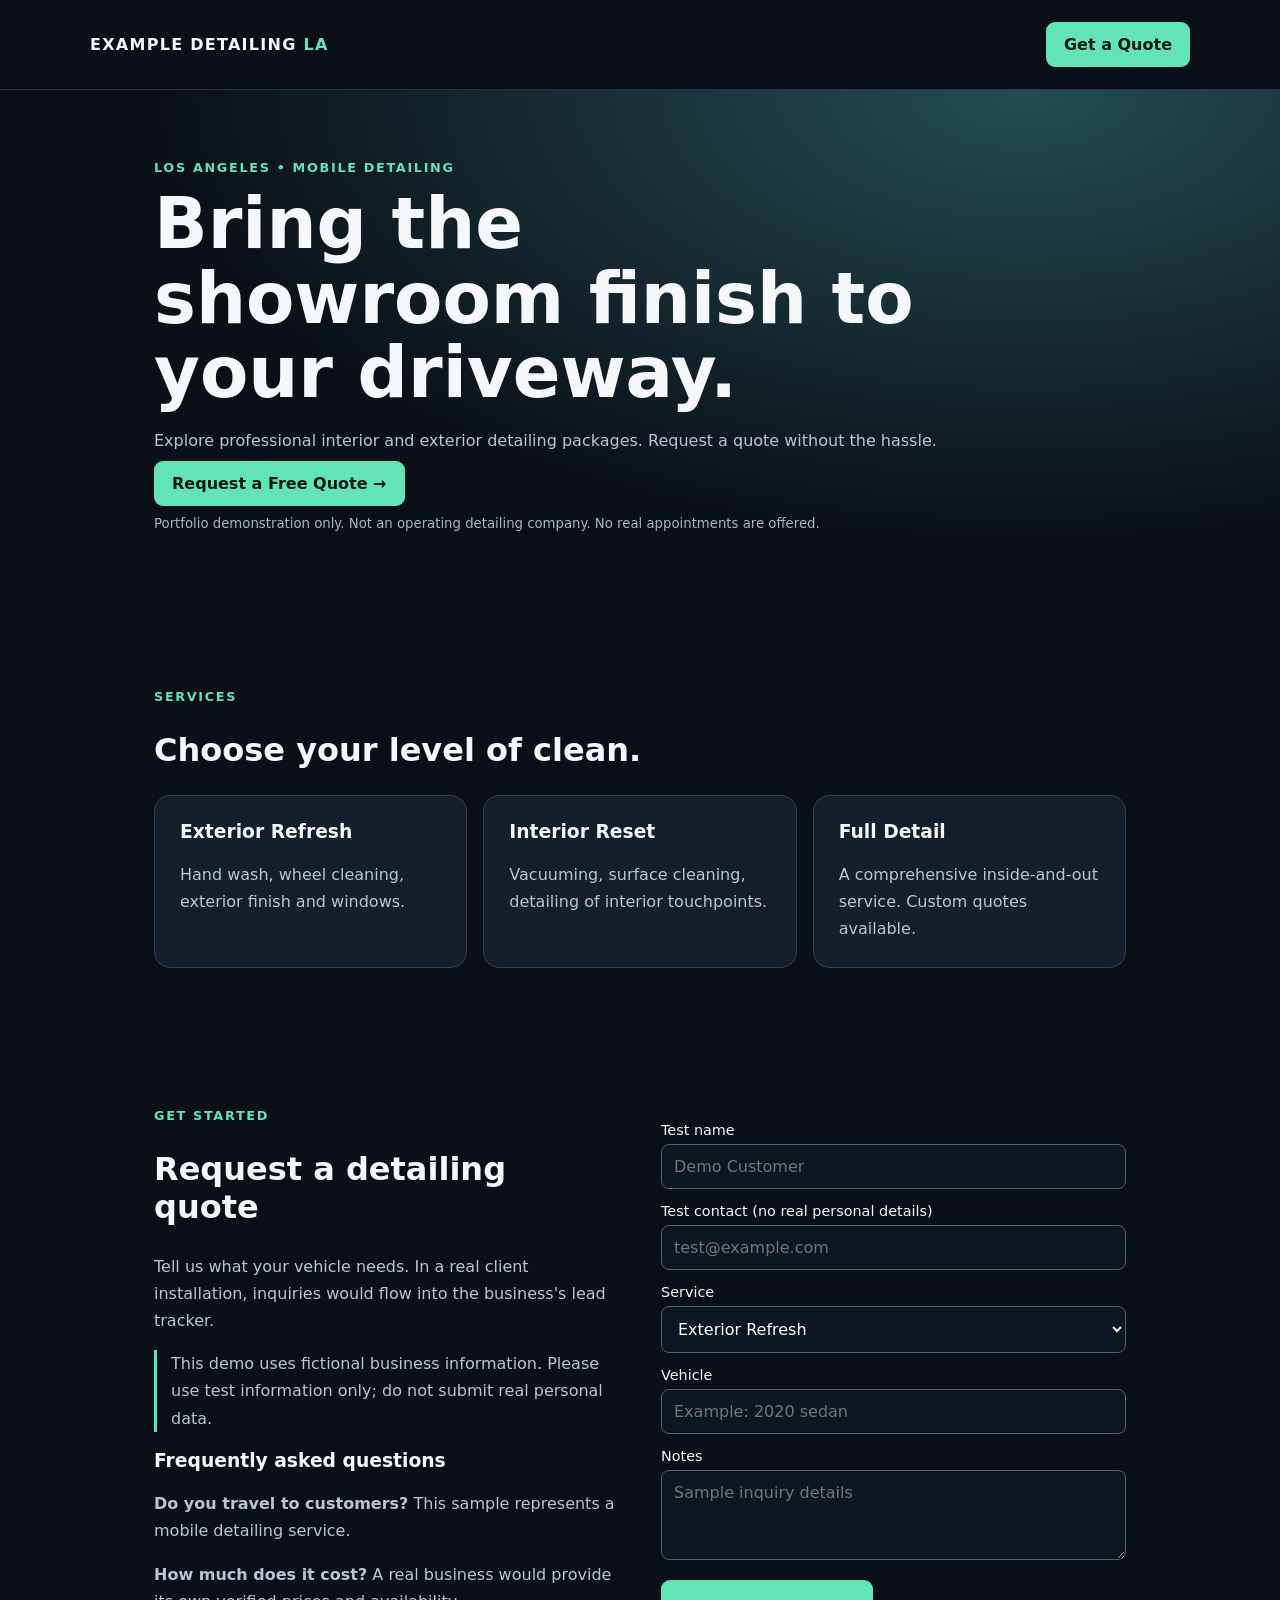
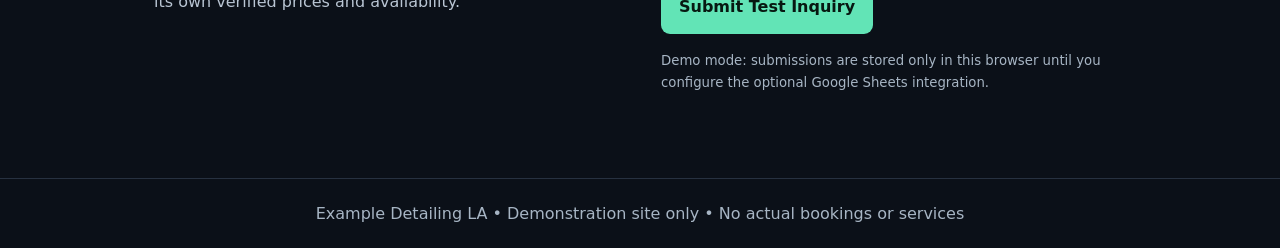
==== index.html @ 8a7143af "Add files via upload" ====
<!doctype html><html lang="en"><head><meta charset="utf-8"><meta name="viewport" content="width=device-width,initial-scale=1"><title>Example Detailing LA | Mobile Auto Detailing</title><meta name="description" content="Demo mobile detailing landing page for Los Angeles."><style>:root{font-family:Inter,system-ui,Arial;color:#f5f7fa;background:#0b1018}*{box-sizing:border-box}body{margin:0}header{display:flex;justify-content:space-between;align-items:center;padding:22px max(5%,calc((100% - 1100px)/2));border-bottom:1px solid #273140}a{color:inherit}header a,.btn{background:#62e4b6;color:#071811;border-radius:9px;padding:13px 18px;text-decoration:none;font-weight:750}.logo{font-weight:850;letter-spacing:.08em}.wrap{max-width:1100px;margin:auto;padding:70px 5%}.hero{background:radial-gradient(ellipse at 80% 0%,#244c54,transparent 60%)}h1{font-size:clamp(2.3rem,6vw,4.4rem);line-height:1.06;max-width:780px;margin:12px 0}h2{font-size:2rem}p{line-height:1.7;color:#b9c5d3}.eyebrow{color:#62e4b6;text-transform:uppercase;letter-spacing:.13em;font-size:.8rem;font-weight:800}.cards{display:grid;grid-template-columns:repeat(3,1fr);gap:16px}.card{background:#151f2b;border:1px solid #334052;border-radius:16px;padding:25px}.card h3{margin-top:0}.card p{margin-bottom:0}.grid{display:grid;grid-template-columns:1fr 1fr;gap:42px}label{display:block;font-size:.9rem;margin:14px 0 6px}input,select,textarea{width:100%;background:#0d1621;border:1px solid #526173;border-radius:8px;color:white;padding:12px;font:inherit}textarea{min-height:90px}button{border:0;cursor:pointer;font:inherit}.note{font-size:.83rem;color:#a7b5c4}.notice{border-left:3px solid #62e4b6;padding-left:14px}.success{color:#62e4b6;font-weight:700}footer{padding:25px 5%;border-top:1px solid #273140;color:#a7b5c4;text-align:center}@media(max-width:720px){.cards,.grid{grid-template-columns:1fr}.wrap{padding:48px 6%}header{padding:20px 6%}}</style></head><body><header><div class="logo">EXAMPLE DETAILING <span style="color:#62e4b6">LA</span></div><a href="#quote">Get a Quote</a></header><main><section class="hero"><div class="wrap"><div class="eyebrow">Los Angeles • Mobile detailing</div><h1>Bring the showroom finish to your driveway.</h1><p>Explore professional interior and exterior detailing packages. Request a quote without the hassle.</p><p><a class="btn" href="#quote">Request a Free Quote →</a></p><p class="note">Portfolio demonstration only. Not an operating detailing company. No real appointments are offered.</p></div></section><section class="wrap" id="services"><div class="eyebrow">Services</div><h2>Choose your level of clean.</h2><div class="cards"><article class="card"><h3>Exterior Refresh</h3><p>Hand wash, wheel cleaning, exterior finish and windows.</p></article><article class="card"><h3>Interior Reset</h3><p>Vacuuming, surface cleaning, detailing of interior touchpoints.</p></article><article class="card"><h3>Full Detail</h3><p>A comprehensive inside-and-out service. Custom quotes available.</p></article></div></section><section class="wrap grid" id="quote"><div><div class="eyebrow">Get started</div><h2>Request a detailing quote</h2><p>Tell us what your vehicle needs. In a real client installation, inquiries would flow into the business's lead tracker.</p><p class="notice">This demo uses fictional business information. Please use test information only; do not submit real personal data.</p><h3>Frequently asked questions</h3><p><b>Do you travel to customers?</b> This sample represents a mobile detailing service.</p><p><b>How much does it cost?</b> A real business would provide its own verified prices and availability.</p></div><form id="leadForm"><label for="name">Test name</label><input id="name" name="name" placeholder="Demo Customer" required maxlength="80"><label for="contact">Test contact (no real personal details)</label><input id="contact" name="contact" placeholder="test@example.com" required maxlength="120"><label for="service">Service</label><select id="service" name="service"><option>Exterior Refresh</option><option>Interior Reset</option><option>Full Detail</option></select><label for="vehicle">Vehicle</label><input id="vehicle" name="vehicle" placeholder="Example: 2020 sedan" maxlength="100"><label for="message">Notes</label><textarea id="message" name="message" placeholder="Sample inquiry details" maxlength="500"></textarea><input type="hidden" name="source" id="source"><input type="hidden" name="campaign" id="campaign"><input type="hidden" name="medium" id="medium"><input type="hidden" name="term" id="term"><p><button class="btn" type="submit">Submit Test Inquiry</button></p><p id="status" aria-live="polite" class="note"></p><p class="note">Demo mode: submissions are stored only in this browser until you configure the optional Google Sheets integration.</p></form></section></main><footer>Example Detailing LA • Demonstration site only • No actual bookings or services</footer><script>
// Leave blank for browser-only demo. After deployment, paste your Apps Script Web App URL here.
const SHEETS_ENDPOINT = '';
const params=new URLSearchParams(location.search);for(const [field,param] of [['source','utm_source'],['medium','utm_medium'],['campaign','utm_campaign'],['term','utm_term']])document.getElementById(field).value=params.get(param)|| (field==='source'?'direct':'');
const form=document.getElementById('leadForm'),status=document.getElementById('status');form.addEventListener('submit',async e=>{e.preventDefault();const data=Object.fromEntries(new FormData(form).entries());data.created_at=new Date().toISOString();data.status='New';data.demo=true;const leads=JSON.parse(localStorage.getItem('detail_demo_leads')||'[]');leads.push(data);localStorage.setItem('detail_demo_leads',JSON.stringify(leads));if(!SHEETS_ENDPOINT){status.textContent='Test inquiry saved in this browser. Open dashboard.html to view it.';status.className='success';form.reset();return;}try{const res=await fetch(SHEETS_ENDPOINT,{method:'POST',headers:{'Content-Type':'text/plain;charset=utf-8'},body:JSON.stringify(data)});const result=await res.json();if(!res.ok||!result.ok)throw Error(result.error||'Submission failed');status.textContent='Test inquiry saved locally and sent to Google Sheets.';status.className='success';form.reset();}catch(err){status.textContent='Saved locally, but Google Sheets sync failed. Check your deployment and permissions.';status.className='note';}});
</script></body></html>
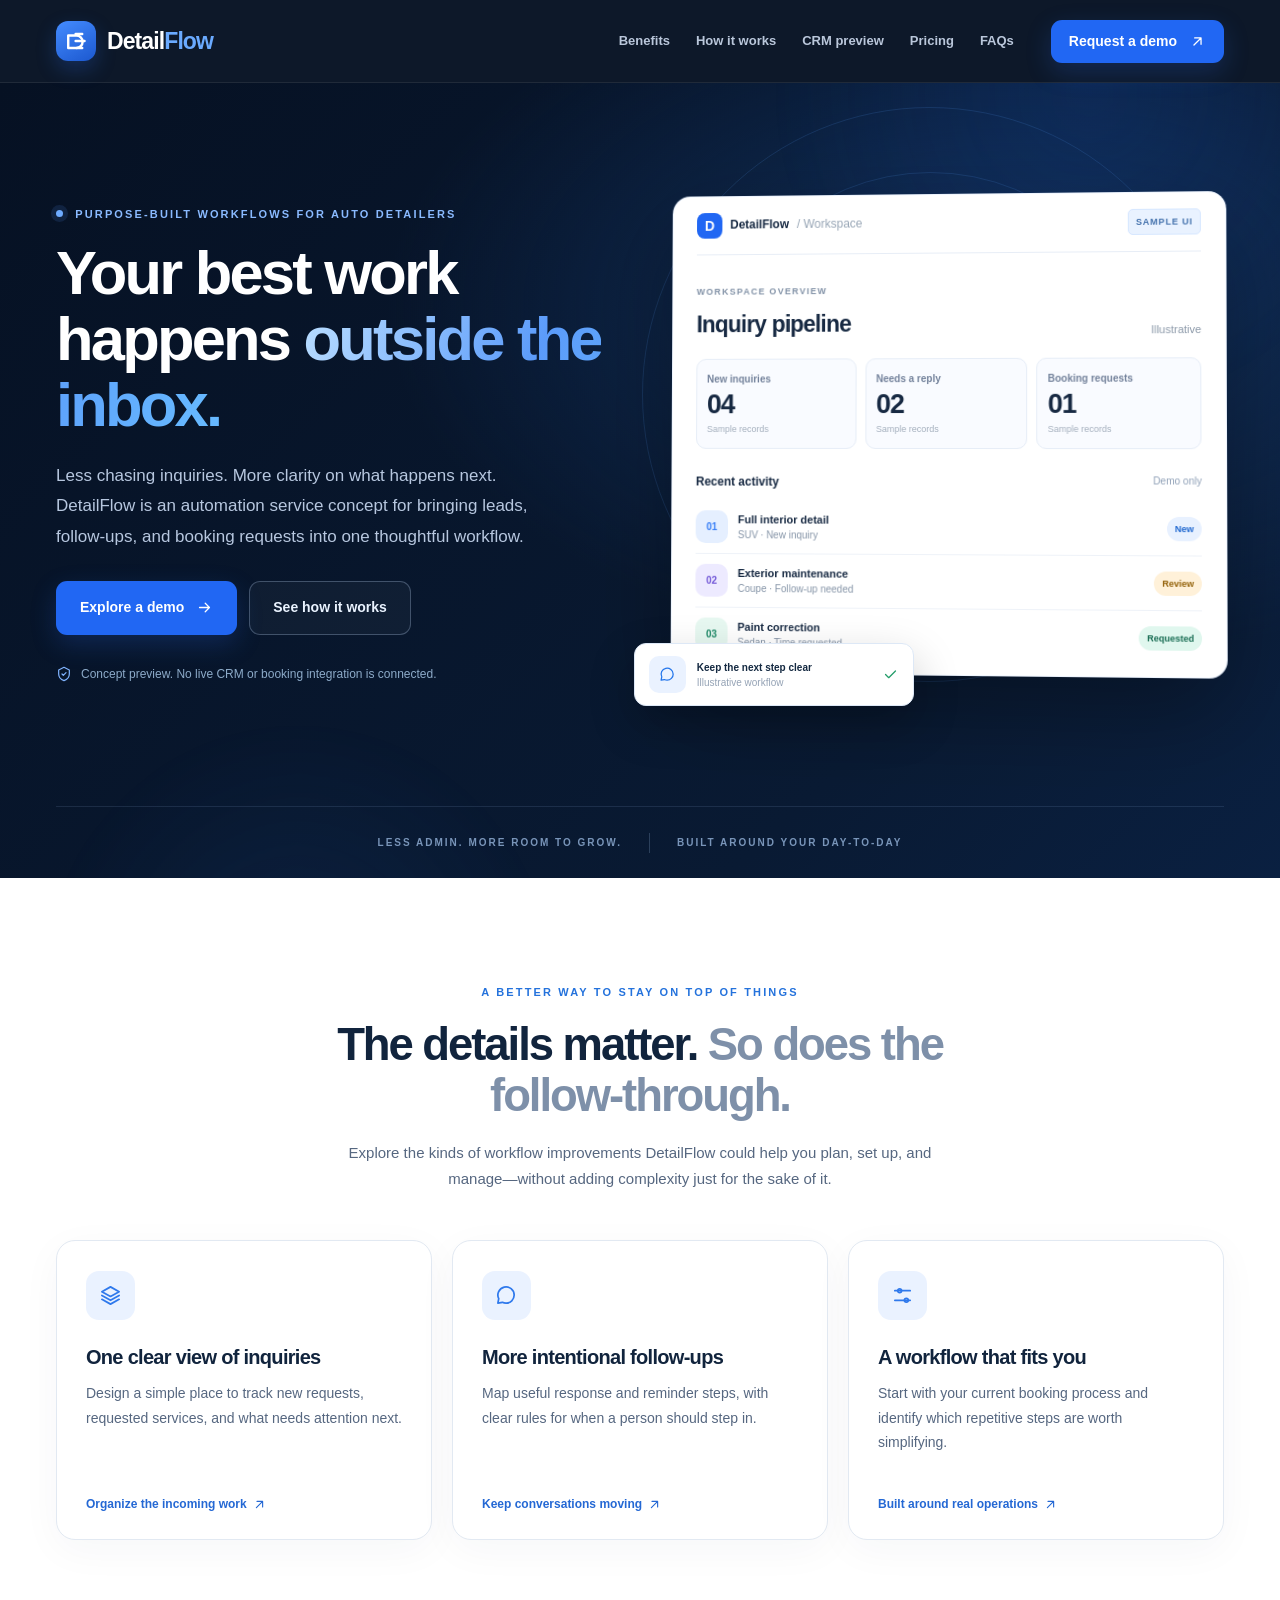
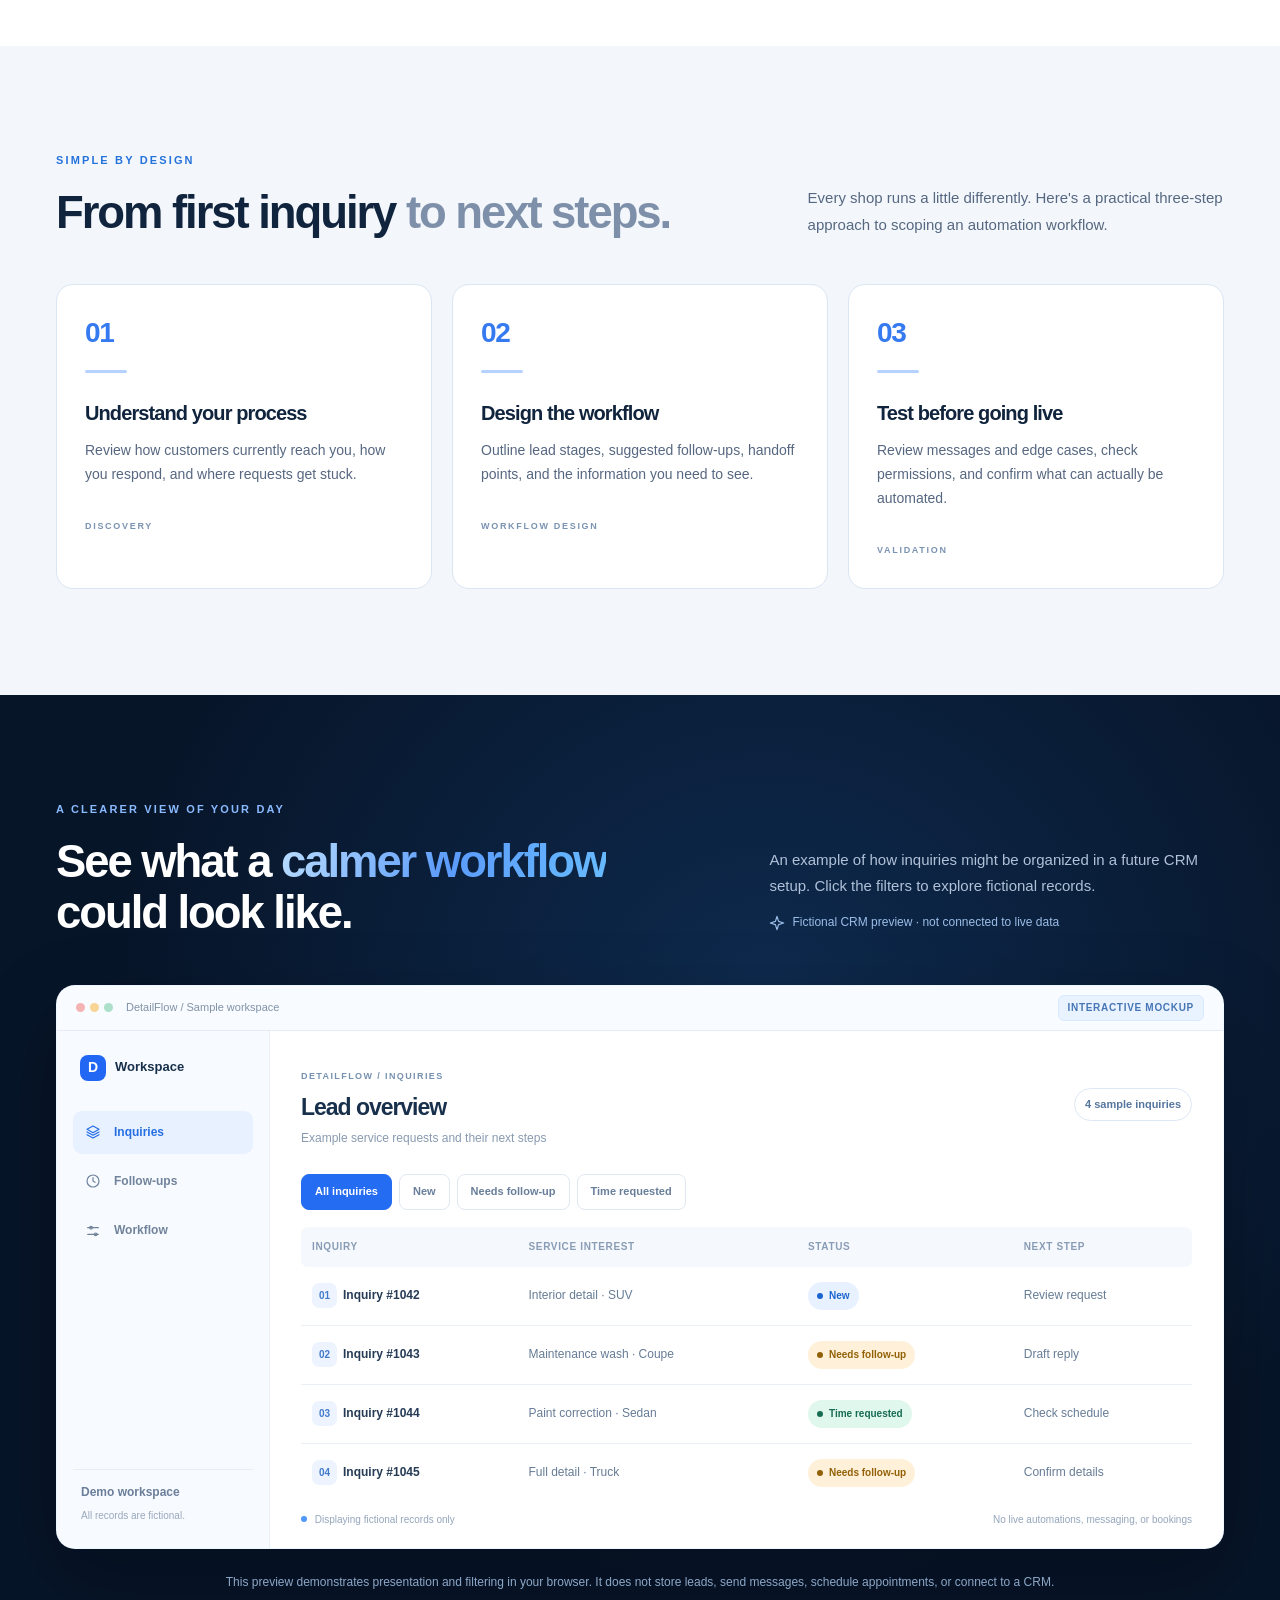
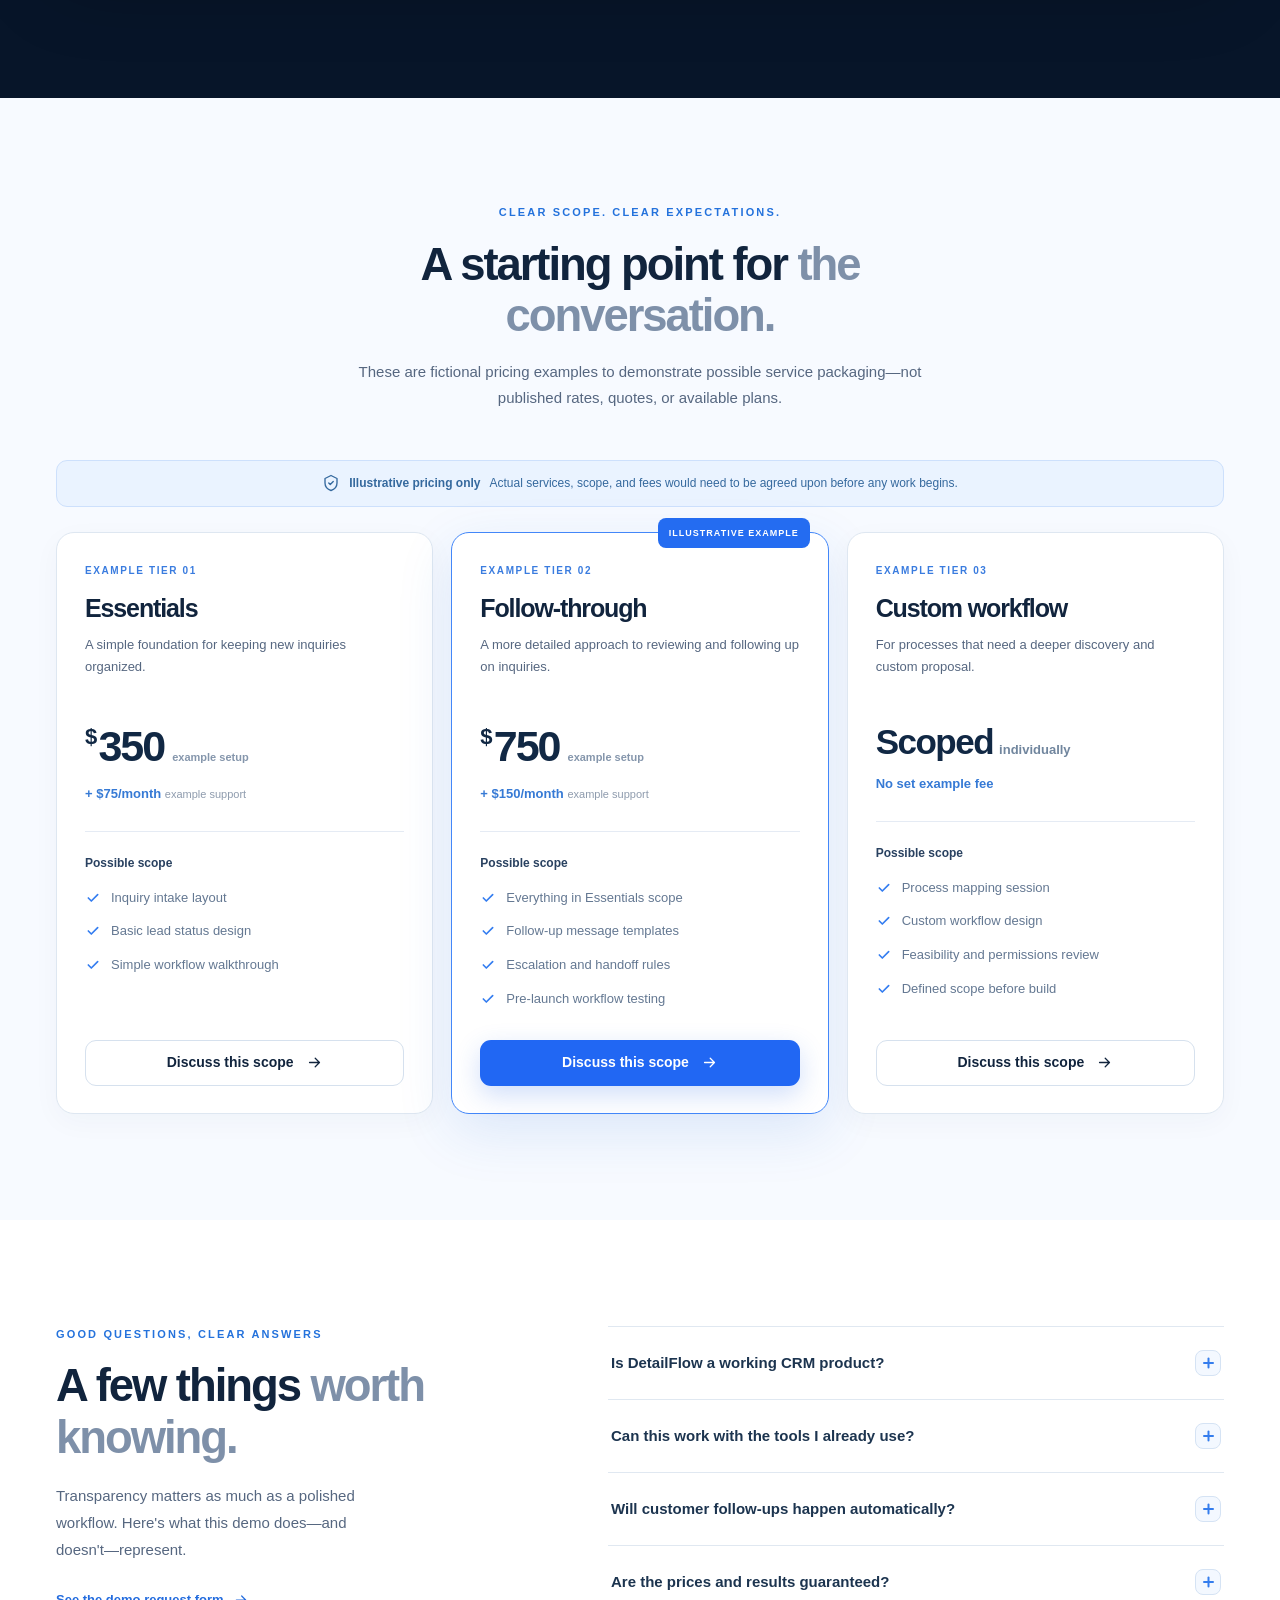
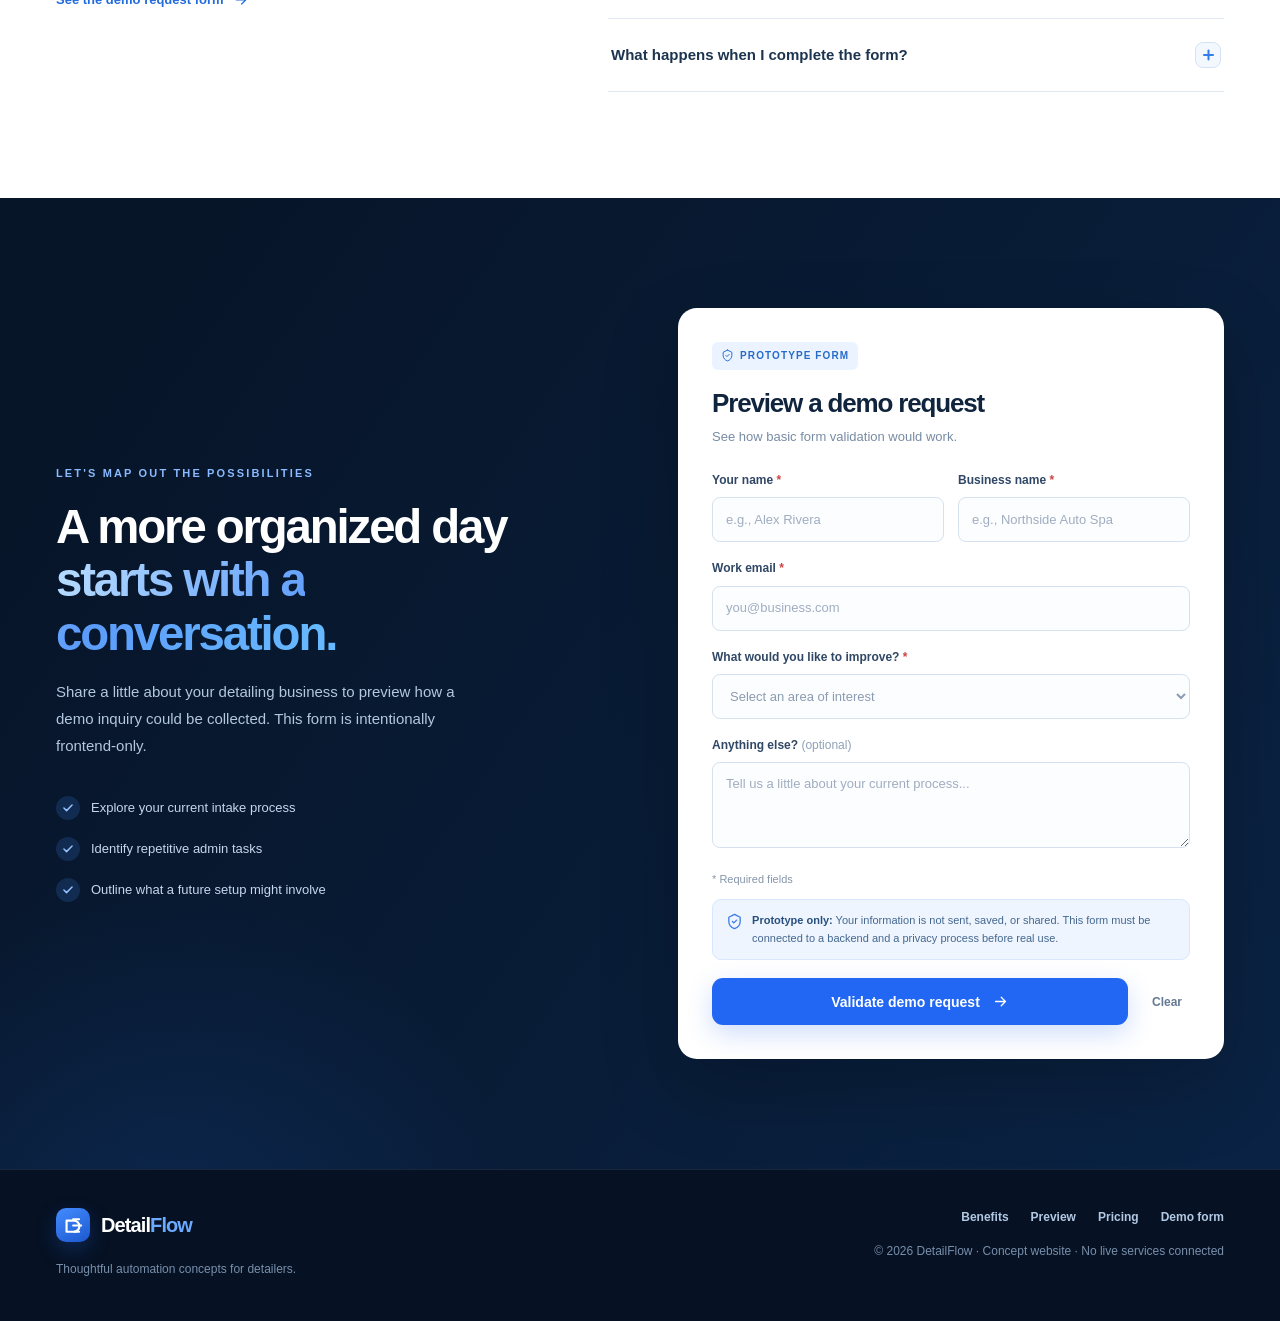
==== commit f5008f85: "Add files via upload" ====
--- a/index.html
+++ b/index.html
@@ -1,6 +1,188 @@
-<!doctype html><html lang="en"><head><meta charset="utf-8"><meta name="viewport" content="width=device-width,initial-scale=1"><title>Example Detailing LA | Mobile Auto Detailing</title><meta name="description" content="Demo mobile detailing landing page for Los Angeles."><style>:root{font-family:Inter,system-ui,Arial;color:#f5f7fa;background:#0b1018}*{box-sizing:border-box}body{margin:0}header{display:flex;justify-content:space-between;align-items:center;padding:22px max(5%,calc((100% - 1100px)/2));border-bottom:1px solid #273140}a{color:inherit}header a,.btn{background:#62e4b6;color:#071811;border-radius:9px;padding:13px 18px;text-decoration:none;font-weight:750}.logo{font-weight:850;letter-spacing:.08em}.wrap{max-width:1100px;margin:auto;padding:70px 5%}.hero{background:radial-gradient(ellipse at 80% 0%,#244c54,transparent 60%)}h1{font-size:clamp(2.3rem,6vw,4.4rem);line-height:1.06;max-width:780px;margin:12px 0}h2{font-size:2rem}p{line-height:1.7;color:#b9c5d3}.eyebrow{color:#62e4b6;text-transform:uppercase;letter-spacing:.13em;font-size:.8rem;font-weight:800}.cards{display:grid;grid-template-columns:repeat(3,1fr);gap:16px}.card{background:#151f2b;border:1px solid #334052;border-radius:16px;padding:25px}.card h3{margin-top:0}.card p{margin-bottom:0}.grid{display:grid;grid-template-columns:1fr 1fr;gap:42px}label{display:block;font-size:.9rem;margin:14px 0 6px}input,select,textarea{width:100%;background:#0d1621;border:1px solid #526173;border-radius:8px;color:white;padding:12px;font:inherit}textarea{min-height:90px}button{border:0;cursor:pointer;font:inherit}.note{font-size:.83rem;color:#a7b5c4}.notice{border-left:3px solid #62e4b6;padding-left:14px}.success{color:#62e4b6;font-weight:700}footer{padding:25px 5%;border-top:1px solid #273140;color:#a7b5c4;text-align:center}@media(max-width:720px){.cards,.grid{grid-template-columns:1fr}.wrap{padding:48px 6%}header{padding:20px 6%}}</style></head><body><header><div class="logo">EXAMPLE DETAILING <span style="color:#62e4b6">LA</span></div><a href="#quote">Get a Quote</a></header><main><section class="hero"><div class="wrap"><div class="eyebrow">Los Angeles • Mobile detailing</div><h1>Bring the showroom finish to your driveway.</h1><p>Explore professional interior and exterior detailing packages. Request a quote without the hassle.</p><p><a class="btn" href="#quote">Request a Free Quote →</a></p><p class="note">Portfolio demonstration only. Not an operating detailing company. No real appointments are offered.</p></div></section><section class="wrap" id="services"><div class="eyebrow">Services</div><h2>Choose your level of clean.</h2><div class="cards"><article class="card"><h3>Exterior Refresh</h3><p>Hand wash, wheel cleaning, exterior finish and windows.</p></article><article class="card"><h3>Interior Reset</h3><p>Vacuuming, surface cleaning, detailing of interior touchpoints.</p></article><article class="card"><h3>Full Detail</h3><p>A comprehensive inside-and-out service. Custom quotes available.</p></article></div></section><section class="wrap grid" id="quote"><div><div class="eyebrow">Get started</div><h2>Request a detailing quote</h2><p>Tell us what your vehicle needs. In a real client installation, inquiries would flow into the business's lead tracker.</p><p class="notice">This demo uses fictional business information. Please use test information only; do not submit real personal data.</p><h3>Frequently asked questions</h3><p><b>Do you travel to customers?</b> This sample represents a mobile detailing service.</p><p><b>How much does it cost?</b> A real business would provide its own verified prices and availability.</p></div><form id="leadForm"><label for="name">Test name</label><input id="name" name="name" placeholder="Demo Customer" required maxlength="80"><label for="contact">Test contact (no real personal details)</label><input id="contact" name="contact" placeholder="test@example.com" required maxlength="120"><label for="service">Service</label><select id="service" name="service"><option>Exterior Refresh</option><option>Interior Reset</option><option>Full Detail</option></select><label for="vehicle">Vehicle</label><input id="vehicle" name="vehicle" placeholder="Example: 2020 sedan" maxlength="100"><label for="message">Notes</label><textarea id="message" name="message" placeholder="Sample inquiry details" maxlength="500"></textarea><input type="hidden" name="source" id="source"><input type="hidden" name="campaign" id="campaign"><input type="hidden" name="medium" id="medium"><input type="hidden" name="term" id="term"><p><button class="btn" type="submit">Submit Test Inquiry</button></p><p id="status" aria-live="polite" class="note"></p><p class="note">Demo mode: submissions are stored only in this browser until you configure the optional Google Sheets integration.</p></form></section></main><footer>Example Detailing LA • Demonstration site only • No actual bookings or services</footer><script>
-// Leave blank for browser-only demo. After deployment, paste your Apps Script Web App URL here.
-const SHEETS_ENDPOINT = '';
-const params=new URLSearchParams(location.search);for(const [field,param] of [['source','utm_source'],['medium','utm_medium'],['campaign','utm_campaign'],['term','utm_term']])document.getElementById(field).value=params.get(param)|| (field==='source'?'direct':'');
-const form=document.getElementById('leadForm'),status=document.getElementById('status');form.addEventListener('submit',async e=>{e.preventDefault();const data=Object.fromEntries(new FormData(form).entries());data.created_at=new Date().toISOString();data.status='New';data.demo=true;const leads=JSON.parse(localStorage.getItem('detail_demo_leads')||'[]');leads.push(data);localStorage.setItem('detail_demo_leads',JSON.stringify(leads));if(!SHEETS_ENDPOINT){status.textContent='Test inquiry saved in this browser. Open dashboard.html to view it.';status.className='success';form.reset();return;}try{const res=await fetch(SHEETS_ENDPOINT,{method:'POST',headers:{'Content-Type':'text/plain;charset=utf-8'},body:JSON.stringify(data)});const result=await res.json();if(!res.ok||!result.ok)throw Error(result.error||'Submission failed');status.textContent='Test inquiry saved locally and sent to Google Sheets.';status.className='success';form.reset();}catch(err){status.textContent='Saved locally, but Google Sheets sync failed. Check your deployment and permissions.';status.className='note';}});
-</script></body></html>
+<!DOCTYPE html>
+<html lang="en">
+<head>
+  <meta charset="UTF-8">
+  <meta name="viewport" content="width=device-width, initial-scale=1">
+  <meta name="theme-color" content="#071326">
+  <meta name="description" content="Explore DetailFlow, a concept automation service for auto detailers. See an illustrative inquiry-to-booking workflow, sample CRM, and transparent example pricing.">
+  <title>DetailFlow — More time detailing. Less time chasing leads.</title>
+  <link rel="stylesheet" href="styles.css">
+  <script src="script.js" defer></script>
+</head>
+<body>
+  <a class="skip-link" href="#main">Skip to content</a>
+
+  <!-- Local SVG symbols keep icon rendering dependency-free. -->
+  <svg class="svg-sprite" aria-hidden="true" xmlns="http://www.w3.org/2000/svg">
+    <symbol id="icon-arrow-right" viewBox="0 0 24 24"><path d="M5 12h14m-6-6 6 6-6 6"/></symbol>
+    <symbol id="icon-arrow-up-right" viewBox="0 0 24 24"><path d="M7 17 17 7M8 7h9v9"/></symbol>
+    <symbol id="icon-check" viewBox="0 0 24 24"><path d="m5 12 4.5 4.5L19 7"/></symbol>
+    <symbol id="icon-clock" viewBox="0 0 24 24"><circle cx="12" cy="12" r="9"/><path d="M12 7v5l3 2"/></symbol>
+    <symbol id="icon-layers" viewBox="0 0 24 24"><path d="m12 3 9 5-9 5-9-5 9-5Zm-9 9 9 5 9-5M3 16l9 5 9-5"/></symbol>
+    <symbol id="icon-message" viewBox="0 0 24 24"><path d="M20 11.5a8.5 8.5 0 0 1-8.5 8.5c-1.4 0-2.7-.3-3.8-.9L3 20l.9-4.7a8.5 8.5 0 1 1 16.1-3.8Z"/></symbol>
+    <symbol id="icon-sliders" viewBox="0 0 24 24"><path d="M4 7h16M4 17h16"/><circle cx="9" cy="7" r="2"/><circle cx="16" cy="17" r="2"/></symbol>
+    <symbol id="icon-mail" viewBox="0 0 24 24"><rect x="3" y="5" width="18" height="14" rx="2"/><path d="m4 7 8 6 8-6"/></symbol>
+    <symbol id="icon-menu" viewBox="0 0 24 24"><path d="M4 7h16M4 12h16M4 17h16"/></symbol>
+    <symbol id="icon-x" viewBox="0 0 24 24"><path d="M5 5 19 19M19 5 5 19"/></symbol>
+    <symbol id="icon-shield" viewBox="0 0 24 24"><path d="m12 2 8 4v6c0 5-3.5 8.4-8 10-4.5-1.6-8-5-8-10V6l8-4Z"/><path d="m9 12 2 2 4-4"/></symbol>
+    <symbol id="icon-sparkle" viewBox="0 0 24 24"><path d="m12 2 2.4 7.6L22 12l-7.6 2.4L12 22l-2.4-7.6L2 12l7.6-2.4L12 2Z"/></symbol>
+  </svg>
+
+  <header class="site-header" id="top">
+    <div class="container nav-shell">
+      <a class="brand" href="#top" aria-label="DetailFlow home">
+        <span class="brand-mark" aria-hidden="true">
+          <svg viewBox="0 0 36 36" fill="none"><path d="M8 11h10.5a8 8 0 0 1 0 16H8V11Z" stroke="currentColor" stroke-width="3.1" stroke-linejoin="round"/><path d="M17.5 9H26m-8.5 9H29m-10 9h7" stroke="currentColor" stroke-width="3.1" stroke-linecap="round"/></svg>
+        </span>
+        <span>Detail<span class="brand-accent">Flow</span></span>
+      </a>
+      <nav class="desktop-nav" aria-label="Primary navigation">
+        <a href="#benefits">Benefits</a>
+        <a href="#how-it-works">How it works</a>
+        <a href="#crm-preview">CRM preview</a>
+        <a href="#pricing">Pricing</a>
+        <a href="#faqs">FAQs</a>
+      </nav>
+      <a class="button button-small button-blue nav-cta" href="#request-demo">Request a demo <svg class="icon" aria-hidden="true"><use href="#icon-arrow-up-right"/></svg></a>
+      <button class="menu-toggle" id="menuToggle" type="button" aria-label="Open navigation" aria-expanded="false" aria-controls="mobileNavigation">
+        <svg class="icon menu-open-icon" aria-hidden="true"><use href="#icon-menu"/></svg>
+        <svg class="icon menu-close-icon" aria-hidden="true"><use href="#icon-x"/></svg>
+      </button>
+    </div>
+    <nav class="mobile-nav" id="mobileNavigation" aria-label="Mobile navigation" hidden>
+      <a href="#benefits">Benefits</a><a href="#how-it-works">How it works</a><a href="#crm-preview">CRM preview</a><a href="#pricing">Pricing</a><a href="#faqs">FAQs</a><a href="#request-demo" class="mobile-demo-link">Request a demo</a>
+    </nav>
+  </header>
+
+  <main id="main">
+    <section class="hero dark-section" aria-labelledby="hero-heading">
+      <div class="hero-glow hero-glow-one" aria-hidden="true"></div>
+      <div class="hero-glow hero-glow-two" aria-hidden="true"></div>
+      <div class="container hero-layout">
+        <div class="hero-content">
+          <p class="eyebrow eyebrow-light"><span class="eyebrow-dot"></span> PURPOSE-BUILT WORKFLOWS FOR AUTO DETAILERS</p>
+          <h1 id="hero-heading">Your best work happens <span class="gradient-text">outside the inbox.</span></h1>
+          <p class="hero-description">Less chasing inquiries. More clarity on what happens next. DetailFlow is an automation service concept for bringing leads, follow-ups, and booking requests into one thoughtful workflow.</p>
+          <div class="hero-actions">
+            <a class="button button-blue button-lg" href="#request-demo">Explore a demo <svg class="icon" aria-hidden="true"><use href="#icon-arrow-right"/></svg></a>
+            <a class="button button-outline button-lg" href="#how-it-works">See how it works</a>
+          </div>
+          <div class="hero-footnote"><svg class="icon" aria-hidden="true"><use href="#icon-shield"/></svg> Concept preview. No live CRM or booking integration is connected.</div>
+        </div>
+        <div class="hero-visual" aria-label="Illustration of a potential lead-management workflow. All information is sample data.">
+          <div class="visual-orbit orbit-one" aria-hidden="true"></div>
+          <div class="visual-orbit orbit-two" aria-hidden="true"></div>
+          <div class="hero-dashboard">
+            <div class="dashboard-topbar">
+              <div class="dash-brand"><span class="mini-mark">D</span> DetailFlow <span class="dash-muted">/ Workspace</span></div>
+              <span class="sample-tag">SAMPLE UI</span>
+            </div>
+            <div class="dashboard-title-row"><div><span class="overline">WORKSPACE OVERVIEW</span><h2>Inquiry pipeline</h2></div><span class="dash-date">Illustrative</span></div>
+            <div class="metric-row">
+              <div class="metric-box"><span>New inquiries</span><strong>04</strong><small>Sample records</small></div>
+              <div class="metric-box"><span>Needs a reply</span><strong>02</strong><small>Sample records</small></div>
+              <div class="metric-box"><span>Booking requests</span><strong>01</strong><small>Sample records</small></div>
+            </div>
+            <div class="pipeline-heading"><strong>Recent activity</strong><span>Demo only</span></div>
+            <div class="hero-lead"><span class="lead-avatar blue-avatar">01</span><span class="lead-text"><strong>Full interior detail</strong><small>SUV · New inquiry</small></span><span class="status status-blue">New</span></div>
+            <div class="hero-lead"><span class="lead-avatar purple-avatar">02</span><span class="lead-text"><strong>Exterior maintenance</strong><small>Coupe · Follow-up needed</small></span><span class="status status-amber">Review</span></div>
+            <div class="hero-lead"><span class="lead-avatar green-avatar">03</span><span class="lead-text"><strong>Paint correction</strong><small>Sedan · Time requested</small></span><span class="status status-green">Requested</span></div>
+          </div>
+          <div class="float-card" aria-hidden="true"><span class="float-card-icon"><svg class="icon"><use href="#icon-message"/></svg></span><span><strong>Keep the next step clear</strong><small>Illustrative workflow</small></span><span class="float-check"><svg class="icon"><use href="#icon-check"/></svg></span></div>
+        </div>
+      </div>
+      <div class="container hero-bottom"><span>LESS ADMIN. MORE ROOM TO GROW.</span><span class="hero-bottom-rule"></span><span>BUILT AROUND YOUR DAY-TO-DAY</span></div>
+    </section>
+
+    <section class="section benefits-section" id="benefits" aria-labelledby="benefits-heading">
+      <div class="container">
+        <div class="section-head centered">
+          <p class="eyebrow">A BETTER WAY TO STAY ON TOP OF THINGS</p>
+          <h2 id="benefits-heading">The details matter. <span class="muted-heading">So does the follow-through.</span></h2>
+          <p>Explore the kinds of workflow improvements DetailFlow could help you plan, set up, and manage—without adding complexity just for the sake of it.</p>
+        </div>
+        <div class="benefit-grid">
+          <article class="benefit-card"><span class="icon-tile"><svg class="icon"><use href="#icon-layers"/></svg></span><h3>One clear view of inquiries</h3><p>Design a simple place to track new requests, requested services, and what needs attention next.</p><span class="feature-line">Organize the incoming work <svg class="icon" aria-hidden="true"><use href="#icon-arrow-up-right"/></svg></span></article>
+          <article class="benefit-card"><span class="icon-tile"><svg class="icon"><use href="#icon-message"/></svg></span><h3>More intentional follow-ups</h3><p>Map useful response and reminder steps, with clear rules for when a person should step in.</p><span class="feature-line">Keep conversations moving <svg class="icon" aria-hidden="true"><use href="#icon-arrow-up-right"/></svg></span></article>
+          <article class="benefit-card"><span class="icon-tile"><svg class="icon"><use href="#icon-sliders"/></svg></span><h3>A workflow that fits you</h3><p>Start with your current booking process and identify which repetitive steps are worth simplifying.</p><span class="feature-line">Built around real operations <svg class="icon" aria-hidden="true"><use href="#icon-arrow-up-right"/></svg></span></article>
+        </div>
+      </div>
+    </section>
+
+    <section class="section process-section" id="how-it-works" aria-labelledby="process-heading">
+      <div class="container">
+        <div class="section-head process-intro"><div><p class="eyebrow">SIMPLE BY DESIGN</p><h2 id="process-heading">From first inquiry <span class="muted-heading">to next steps.</span></h2></div><p>Every shop runs a little differently. Here's a practical three-step approach to scoping an automation workflow.</p></div>
+        <ol class="steps-grid">
+          <li class="step-card"><span class="step-number">01</span><div class="step-line" aria-hidden="true"></div><h3>Understand your process</h3><p>Review how customers currently reach you, how you respond, and where requests get stuck.</p><span class="step-detail">DISCOVERY</span></li>
+          <li class="step-card"><span class="step-number">02</span><div class="step-line" aria-hidden="true"></div><h3>Design the workflow</h3><p>Outline lead stages, suggested follow-ups, handoff points, and the information you need to see.</p><span class="step-detail">WORKFLOW DESIGN</span></li>
+          <li class="step-card"><span class="step-number">03</span><div class="step-line" aria-hidden="true"></div><h3>Test before going live</h3><p>Review messages and edge cases, check permissions, and confirm what can actually be automated.</p><span class="step-detail">VALIDATION</span></li>
+        </ol>
+      </div>
+    </section>
+
+    <section class="section preview-section dark-section" id="crm-preview" aria-labelledby="preview-heading">
+      <div class="container">
+        <div class="preview-intro"><div><p class="eyebrow eyebrow-light">A CLEARER VIEW OF YOUR DAY</p><h2 id="preview-heading">See what a <span class="gradient-text">calmer workflow</span> could look like.</h2></div><div><p>An example of how inquiries might be organized in a future CRM setup. Click the filters to explore fictional records.</p><span class="preview-disclaimer"><svg class="icon" aria-hidden="true"><use href="#icon-sparkle"/></svg> Fictional CRM preview · not connected to live data</span></div></div>
+        <div class="crm-window">
+          <div class="crm-topbar"><div class="crm-dots" aria-hidden="true"><i></i><i></i><i></i></div><span>DetailFlow / Sample workspace</span><span class="crm-demo-pill">INTERACTIVE MOCKUP</span></div>
+          <div class="crm-body">
+            <aside class="crm-sidebar" aria-label="Sample CRM navigation"><div class="crm-sidebar-logo"><span class="mini-mark">D</span><strong>Workspace</strong></div><div class="sidebar-item current"><svg class="icon" aria-hidden="true"><use href="#icon-layers"/></svg> Inquiries</div><div class="sidebar-item"><svg class="icon" aria-hidden="true"><use href="#icon-clock"/></svg> Follow-ups</div><div class="sidebar-item"><svg class="icon" aria-hidden="true"><use href="#icon-sliders"/></svg> Workflow</div><div class="sidebar-note">Demo workspace <span>All records are fictional.</span></div></aside>
+            <div class="crm-main">
+              <div class="crm-heading"><div><span class="crm-overline">DETAILFLOW / INQUIRIES</span><h3>Lead overview</h3><p>Example service requests and their next steps</p></div><span class="crm-count" id="crmCount" aria-live="polite">4 sample inquiries</span></div>
+              <div class="crm-filters" role="group" aria-label="Filter sample inquiries"><button class="filter-chip is-selected" data-filter="all" type="button" aria-pressed="true">All inquiries</button><button class="filter-chip" data-filter="new" type="button" aria-pressed="false">New</button><button class="filter-chip" data-filter="follow-up" type="button" aria-pressed="false">Needs follow-up</button><button class="filter-chip" data-filter="requested" type="button" aria-pressed="false">Time requested</button></div>
+              <div class="table-scroll"><table class="crm-table"><thead><tr><th scope="col">INQUIRY</th><th scope="col">SERVICE INTEREST</th><th scope="col">STATUS</th><th scope="col">NEXT STEP</th></tr></thead><tbody id="crmTableBody">
+                <tr data-stage="new"><td><span class="table-index">01</span><strong>Inquiry #1042</strong></td><td>Interior detail · SUV</td><td><span class="status status-blue"><span class="status-dot"></span>New</span></td><td>Review request</td></tr>
+                <tr data-stage="follow-up"><td><span class="table-index">02</span><strong>Inquiry #1043</strong></td><td>Maintenance wash · Coupe</td><td><span class="status status-amber"><span class="status-dot"></span>Needs follow-up</span></td><td>Draft reply</td></tr>
+                <tr data-stage="requested"><td><span class="table-index">03</span><strong>Inquiry #1044</strong></td><td>Paint correction · Sedan</td><td><span class="status status-green"><span class="status-dot"></span>Time requested</span></td><td>Check schedule</td></tr>
+                <tr data-stage="follow-up"><td><span class="table-index">04</span><strong>Inquiry #1045</strong></td><td>Full detail · Truck</td><td><span class="status status-amber"><span class="status-dot"></span>Needs follow-up</span></td><td>Confirm details</td></tr>
+              </tbody></table></div>
+              <div class="crm-footer"><span><span class="legend-dot"></span> Displaying fictional records only</span><span>No live automations, messaging, or bookings</span></div>
+            </div>
+          </div>
+        </div>
+        <p class="preview-note">This preview demonstrates presentation and filtering in your browser. It does not store leads, send messages, schedule appointments, or connect to a CRM.</p>
+      </div>
+    </section>
+
+    <section class="section pricing-section" id="pricing" aria-labelledby="pricing-heading">
+      <div class="container">
+        <div class="section-head centered"><p class="eyebrow">CLEAR SCOPE. CLEAR EXPECTATIONS.</p><h2 id="pricing-heading">A starting point for <span class="muted-heading">the conversation.</span></h2><p>These are fictional pricing examples to demonstrate possible service packaging—not published rates, quotes, or available plans.</p></div>
+        <div class="pricing-alert"><svg class="icon" aria-hidden="true"><use href="#icon-shield"/></svg><strong>Illustrative pricing only</strong><span>Actual services, scope, and fees would need to be agreed upon before any work begins.</span></div>
+        <div class="pricing-grid">
+          <article class="price-card"><div class="price-topline">EXAMPLE TIER 01</div><h3>Essentials</h3><p class="price-intro">A simple foundation for keeping new inquiries organized.</p><div class="price"><span class="currency">$</span>350 <span class="price-label">example setup</span></div><p class="price-maintenance">+ $75/month <span>example support</span></p><div class="price-divider"></div><p class="includes-label">Possible scope</p><ul class="check-list"><li><svg class="icon" aria-hidden="true"><use href="#icon-check"/></svg> Inquiry intake layout</li><li><svg class="icon" aria-hidden="true"><use href="#icon-check"/></svg> Basic lead status design</li><li><svg class="icon" aria-hidden="true"><use href="#icon-check"/></svg> Simple workflow walkthrough</li></ul><a class="button button-outline-dark price-button" href="#request-demo">Discuss this scope <svg class="icon" aria-hidden="true"><use href="#icon-arrow-right"/></svg></a></article>
+          <article class="price-card featured"><div class="featured-ribbon">ILLUSTRATIVE EXAMPLE</div><div class="price-topline">EXAMPLE TIER 02</div><h3>Follow-through</h3><p class="price-intro">A more detailed approach to reviewing and following up on inquiries.</p><div class="price"><span class="currency">$</span>750 <span class="price-label">example setup</span></div><p class="price-maintenance">+ $150/month <span>example support</span></p><div class="price-divider"></div><p class="includes-label">Possible scope</p><ul class="check-list"><li><svg class="icon" aria-hidden="true"><use href="#icon-check"/></svg> Everything in Essentials scope</li><li><svg class="icon" aria-hidden="true"><use href="#icon-check"/></svg> Follow-up message templates</li><li><svg class="icon" aria-hidden="true"><use href="#icon-check"/></svg> Escalation and handoff rules</li><li><svg class="icon" aria-hidden="true"><use href="#icon-check"/></svg> Pre-launch workflow testing</li></ul><a class="button button-blue price-button" href="#request-demo">Discuss this scope <svg class="icon" aria-hidden="true"><use href="#icon-arrow-right"/></svg></a></article>
+          <article class="price-card"><div class="price-topline">EXAMPLE TIER 03</div><h3>Custom workflow</h3><p class="price-intro">For processes that need a deeper discovery and custom proposal.</p><div class="price price-custom">Scoped <span>individually</span></div><p class="price-maintenance">No set example fee</p><div class="price-divider"></div><p class="includes-label">Possible scope</p><ul class="check-list"><li><svg class="icon" aria-hidden="true"><use href="#icon-check"/></svg> Process mapping session</li><li><svg class="icon" aria-hidden="true"><use href="#icon-check"/></svg> Custom workflow design</li><li><svg class="icon" aria-hidden="true"><use href="#icon-check"/></svg> Feasibility and permissions review</li><li><svg class="icon" aria-hidden="true"><use href="#icon-check"/></svg> Defined scope before build</li></ul><a class="button button-outline-dark price-button" href="#request-demo">Discuss this scope <svg class="icon" aria-hidden="true"><use href="#icon-arrow-right"/></svg></a></article>
+        </div>
+      </div>
+    </section>
+
+    <section class="section faq-section" id="faqs" aria-labelledby="faqs-heading"><div class="container faq-layout"><div class="faq-aside"><p class="eyebrow">GOOD QUESTIONS, CLEAR ANSWERS</p><h2 id="faqs-heading">A few things <span class="muted-heading">worth knowing.</span></h2><p>Transparency matters as much as a polished workflow. Here's what this demo does—and doesn't—represent.</p><a class="text-link" href="#request-demo">See the demo request form <svg class="icon" aria-hidden="true"><use href="#icon-arrow-right"/></svg></a></div><div class="faq-list">
+      <details><summary>Is DetailFlow a working CRM product?<span class="faq-plus" aria-hidden="true"></span></summary><p>No. This site presents a service concept and a sample CRM interface. The preview filters fictional records locally; it is not a connected, production-ready CRM.</p></details>
+      <details><summary>Can this work with the tools I already use?<span class="faq-plus" aria-hidden="true"></span></summary><p>That depends on your current tools, access permissions, and technical requirements. Existing systems would be reviewed first. No specific integration is included or promised by this prototype.</p></details>
+      <details><summary>Will customer follow-ups happen automatically?<span class="faq-plus" aria-hidden="true"></span></summary><p>Not on this site. Automated follow-ups are a potential service to scope, configure, test, and approve before use. This demo does not send emails, texts, or notifications.</p></details>
+      <details><summary>Are the prices and results guaranteed?<span class="faq-plus" aria-hidden="true"></span></summary><p>No. Prices are illustrative examples only, and there are no claims or guarantees of increased bookings, revenue, or saved time. A real proposal would specify deliverables and fees.</p></details>
+      <details><summary>What happens when I complete the form?<span class="faq-plus" aria-hidden="true"></span></summary><p>The browser checks the required fields and displays a local confirmation. No information is transmitted, stored, or delivered to a business. A backend and privacy process would be needed before using it for real requests.</p></details>
+    </div></div></section>
+
+    <section class="request-section dark-section" id="request-demo" aria-labelledby="request-heading">
+      <div class="request-glow" aria-hidden="true"></div>
+      <div class="container request-layout">
+        <div class="request-copy"><p class="eyebrow eyebrow-light">LET'S MAP OUT THE POSSIBILITIES</p><h2 id="request-heading">A more organized day <span class="gradient-text">starts with a conversation.</span></h2><p>Share a little about your detailing business to preview how a demo inquiry could be collected. This form is intentionally frontend-only.</p><div class="request-points"><div><span class="request-check"><svg class="icon" aria-hidden="true"><use href="#icon-check"/></svg></span> Explore your current intake process</div><div><span class="request-check"><svg class="icon" aria-hidden="true"><use href="#icon-check"/></svg></span> Identify repetitive admin tasks</div><div><span class="request-check"><svg class="icon" aria-hidden="true"><use href="#icon-check"/></svg></span> Outline what a future setup might involve</div></div></div>
+        <div class="form-card"><div class="form-heading"><div><span class="form-badge"><svg class="icon" aria-hidden="true"><use href="#icon-shield"/></svg> PROTOTYPE FORM</span><h3>Preview a demo request</h3><p>See how basic form validation would work.</p></div></div>
+          <form id="demoForm" novalidate aria-describedby="formPrototypeNotice">
+            <div class="form-grid"><div class="field"><label for="fullName">Your name <span aria-hidden="true">*</span></label><input id="fullName" name="fullName" type="text" autocomplete="name" placeholder="e.g., Alex Rivera" maxlength="80" required></div><div class="field"><label for="businessName">Business name <span aria-hidden="true">*</span></label><input id="businessName" name="businessName" type="text" autocomplete="organization" placeholder="e.g., Northside Auto Spa" maxlength="100" required></div></div>
+            <div class="field"><label for="email">Work email <span aria-hidden="true">*</span></label><input id="email" name="email" type="email" autocomplete="email" placeholder="you@business.com" maxlength="254" required></div>
+            <div class="field"><label for="workflowInterest">What would you like to improve? <span aria-hidden="true">*</span></label><select id="workflowInterest" name="workflowInterest" required><option value="">Select an area of interest</option><option value="inquiries">Organizing inquiries</option><option value="follow-ups">Customer follow-ups</option><option value="booking">Booking request workflow</option><option value="explore">Not sure yet — exploring</option></select></div>
+            <div class="field"><label for="details">Anything else? <span class="optional">(optional)</span></label><textarea id="details" name="details" rows="3" maxlength="500" placeholder="Tell us a little about your current process..."></textarea></div>
+            <p class="required-note">* Required fields</p><p id="formPrototypeNotice" class="prototype-notice"><svg class="icon" aria-hidden="true"><use href="#icon-shield"/></svg><span><strong>Prototype only:</strong> Your information is not sent, saved, or shared. This form must be connected to a backend and a privacy process before real use.</span></p>
+            <div class="form-actions"><button class="button button-blue button-submit" type="button" id="previewRequest">Validate demo request <svg class="icon" aria-hidden="true"><use href="#icon-arrow-right"/></svg></button><button class="form-clear" id="clearForm" type="reset">Clear</button></div>
+            <div id="formMessage" class="form-message" role="status" aria-live="polite" aria-atomic="true" tabindex="-1" hidden></div>
+          </form>
+        </div>
+      </div>
+    </section>
+  </main>
+
+  <footer class="footer dark-section"><div class="container footer-inner"><div><a class="brand footer-brand" href="#top"><span class="brand-mark" aria-hidden="true"><svg viewBox="0 0 36 36" fill="none"><path d="M8 11h10.5a8 8 0 0 1 0 16H8V11Z" stroke="currentColor" stroke-width="3.1" stroke-linejoin="round"/><path d="M17.5 9H26m-8.5 9H29m-10 9h7" stroke="currentColor" stroke-width="3.1" stroke-linecap="round"/></svg></span><span>Detail<span class="brand-accent">Flow</span></span></a><p>Thoughtful automation concepts for detailers.</p></div><div class="footer-right"><div class="footer-links"><a href="#benefits">Benefits</a><a href="#crm-preview">Preview</a><a href="#pricing">Pricing</a><a href="#request-demo">Demo form</a></div><p>© <span id="year">2026</span> DetailFlow · Concept website · No live services connected</p></div></div></footer>
+</body>
+</html>
--- a/styles.css
+++ b/styles.css
@@ -0,0 +1,371 @@
+/* DETAILFLOW — responsive, accessible, dependency-free landing page */
+:root {
+  color-scheme: light;
+  --navy-950: #061123;
+  --navy-900: #09182e;
+  --navy-850: #0c1d35;
+  --navy-800: #142a46;
+  --ink: #11243d;
+  --body: #566780;
+  --blue: #2167f3;
+  --blue-strong: #1856d6;
+  --blue-light: #dceaff;
+  --sky: #80bdff;
+  --border: #dce5f1;
+  --cloud: #f3f7fc;
+  --white: #fff;
+  --radius: 20px;
+  --shadow: 0 22px 58px rgba(22, 48, 83, .08);
+}
+*, *::before, *::after { box-sizing: border-box; }
+html { scroll-behavior: smooth; scroll-padding-top: 94px; }
+body { margin: 0; font-family: Inter, ui-sans-serif, -apple-system, BlinkMacSystemFont, "Segoe UI", sans-serif; color: var(--ink); background: var(--white); font-size: 16px; line-height: 1.6; -webkit-font-smoothing: antialiased; }
+body, button, input, select, textarea { font-family: Inter, ui-sans-serif, -apple-system, BlinkMacSystemFont, "Segoe UI", sans-serif; }
+button, input, select, textarea { font-size: inherit; }
+a { color: inherit; text-decoration: none; }
+button { cursor: pointer; }
+a, button, input, select, textarea, summary { -webkit-tap-highlight-color: transparent; }
+:focus-visible { outline: 3px solid #84b7ff; outline-offset: 3px; }
+img, svg { max-width: 100%; }
+.svg-sprite { position: absolute; width: 0; height: 0; overflow: hidden; }
+.icon { width: 20px; height: 20px; flex: none; fill: none; stroke: currentColor; stroke-linecap: round; stroke-linejoin: round; stroke-width: 1.8; }
+.container { width: min(1168px, calc(100% - 64px)); margin-inline: auto; }
+.skip-link { position: fixed; z-index: 100; top: 12px; left: 12px; background: #fff; color: var(--ink); font-weight: 700; border-radius: 8px; padding: 10px 15px; transform: translateY(-160%); }
+.skip-link:focus { transform: translateY(0); }
+[hidden] { display: none !important; }
+.dark-section { color: white; background: var(--navy-950); }
+
+/* Header */
+.site-header { position: sticky; top: 0; z-index: 50; color: #fff; background: rgba(6, 17, 35, .97); border-bottom: 1px solid rgba(255,255,255,.08); backdrop-filter: blur(18px); }
+.nav-shell { height: 82px; display: flex; align-items: center; gap: 35px; }
+.brand { display: inline-flex; align-items: center; gap: 11px; color: #fff; font-size: 23px; font-weight: 800; letter-spacing: -.9px; line-height: 1; white-space: nowrap; }
+.brand-accent { color: #6aaaff; }
+.brand-mark { width: 40px; height: 40px; display: grid; place-items: center; color: #fff; background: linear-gradient(150deg, #448cff, #1c58cf); border-radius: 12px; box-shadow: 0 8px 20px rgba(40,107,234,.25); }
+.brand-mark svg { width: 28px; height: 28px; }
+.desktop-nav { display: flex; align-items: center; justify-content: center; gap: 26px; margin-left: auto; }
+.desktop-nav a { font-size: 13px; color: #bac7db; font-weight: 600; transition: color .18s; }
+.desktop-nav a:hover, .desktop-nav a:focus-visible { color: #fff; }
+.button { display: inline-flex; justify-content: center; align-items: center; gap: 12px; border: 1px solid transparent; border-radius: 11px; text-align: center; font-size: 14px; font-weight: 750; line-height: 1.2; transition: transform .18s ease, background-color .18s ease, box-shadow .18s ease, border-color .18s ease; }
+.button:hover { transform: translateY(-2px); }
+.button:active { transform: translateY(0); }
+.button .icon { width: 17px; height: 17px; }
+.button-small { padding: 12px 17px; white-space: nowrap; }
+.button-lg { min-height: 54px; padding: 16px 23px; }
+.button-blue { background: var(--blue); color: #fff; box-shadow: 0 9px 26px rgba(40, 107, 234, .22); }
+.button-blue:hover { background: var(--blue-strong); box-shadow: 0 11px 28px rgba(40,107,234,.29); }
+.button-outline { color: #eaf3ff; border-color: rgba(191,214,248,.28); background: rgba(255,255,255,.035); }
+.button-outline:hover { border-color: rgba(191,214,248,.65); background: rgba(255,255,255,.07); }
+.button-outline-dark { background: #fff; border-color: #d6e1ee; color: var(--ink); }
+.button-outline-dark:hover { background: #f0f6ff; border-color: #aac8f9; }
+.nav-cta { margin-left: 2px; }
+.menu-toggle { display: none; align-items: center; justify-content: center; color: #fff; width: 44px; height: 44px; background: rgba(255,255,255,.08); border: 1px solid rgba(255,255,255,.15); border-radius: 10px; }
+.menu-close-icon { display: none; }
+.menu-toggle[aria-expanded="true"] .menu-open-icon { display: none; }
+.menu-toggle[aria-expanded="true"] .menu-close-icon { display: block; }
+.mobile-nav { padding: 8px 32px 24px; border-top: 1px solid rgba(255,255,255,.09); }
+.mobile-nav a { display: block; padding: 13px 3px; font-weight: 650; color: #d3e0f2; }
+.mobile-nav .mobile-demo-link { margin-top: 8px; padding: 14px 18px; background: var(--blue); color: #fff; border-radius: 10px; text-align: center; }
+
+/* Hero */
+.hero { position: relative; overflow: hidden; background: radial-gradient(ellipse at 80% 28%, #102f5c 0, transparent 44%), linear-gradient(137deg, #061123, #091a33 74%, #0a2041); }
+.hero::before { content: ''; position: absolute; inset: 0; opacity: .22; background-image: radial-gradient(#6695cc .7px, transparent .7px); background-size: 24px 24px; mask-image: linear-gradient(to right, transparent 14%, #000 90%); pointer-events: none; }
+.hero-glow { position: absolute; border-radius: 50%; pointer-events: none; filter: blur(8px); }
+.hero-glow-one { width: 640px; height: 640px; background: radial-gradient(circle, rgba(28,96,215,.14), transparent 70%); top: -310px; right: -130px; }
+.hero-glow-two { width: 520px; height: 520px; background: radial-gradient(circle, rgba(56,131,255,.085), transparent 70%); bottom: -360px; left: 3%; }
+.hero-layout { position: relative; z-index: 1; min-height: 635px; padding-top: 84px; padding-bottom: 85px; display: grid; align-items: center; grid-template-columns: 1fr .99fr; gap: 50px; }
+.eyebrow { margin: 0 0 18px; color: #2472dc; font-size: 11px; font-weight: 850; line-height: 1.5; letter-spacing: 2.15px; }
+.eyebrow-light { color: #8abaff; }
+.eyebrow-dot { display: inline-block; width: 7px; height: 7px; margin-right: 7px; border-radius: 50%; background: #6eabff; box-shadow: 0 0 0 5px rgba(89,147,251,.13); vertical-align: 1px; }
+h1, h2, h3, p { margin-top: 0; }
+h1, h2, h3 { letter-spacing: -.045em; }
+h1 { font-size: clamp(44px, 4.8vw, 66px); line-height: 1.075; font-weight: 850; max-width: 620px; margin-bottom: 23px; }
+.gradient-text { color: #83baff; background: linear-gradient(112deg, #b3d9ff 4%, #5b9bfa 52%, #66b8ff 94%); background-clip: text; -webkit-background-clip: text; -webkit-text-fill-color: transparent; }
+.hero-description { color: #b7c7df; max-width: 515px; font-size: 17px; line-height: 1.78; margin-bottom: 29px; }
+.hero-actions { display: flex; flex-wrap: wrap; gap: 12px; }
+.hero-footnote { display: flex; align-items: center; gap: 9px; margin-top: 30px; color: #8dabc9; font-size: 12px; line-height: 1.5; }
+.hero-footnote .icon { width: 16px; height: 16px; color: #80b4ff; }
+.hero-visual { position: relative; min-width: 0; padding: 26px 0 46px; }
+.visual-orbit { position: absolute; pointer-events: none; border: 1px solid rgba(91,158,255,.15); border-radius: 50%; }
+.orbit-one { width: 575px; height: 575px; left: -26px; top: -60px; }
+.orbit-two { width: 445px; height: 445px; left: 40px; top: 5px; }
+.hero-dashboard { position: relative; z-index: 2; padding: 0 24px 20px; border: 1px solid rgba(174,204,245,.24); border-radius: 18px; color: #172942; background: #fff; box-shadow: 0 35px 90px rgba(0,0,0,.31), 0 2px 0 rgba(255,255,255,.12) inset; transform: perspective(1200px) rotateY(-3deg) rotateX(1deg); }
+.dashboard-topbar { height: 59px; display: flex; align-items: center; justify-content: space-between; gap: 8px; border-bottom: 1px solid #e7edf6; }
+.dash-brand { display: flex; align-items: center; gap: 8px; font-size: 12px; font-weight: 800; white-space: nowrap; }
+.mini-mark { width: 26px; height: 26px; border-radius: 8px; display: inline-grid; place-items: center; background: #2167f3; color: #fff; font-weight: 900; font-size: 14px; }
+.dash-muted { font-weight: 500; color: #97a5b5; }
+.sample-tag { color: #4472ad; background: #e9f2ff; border: 1px solid #d6e7ff; padding: 5px 7px; font-size: 9px; letter-spacing: .8px; font-weight: 850; border-radius: 5px; white-space: nowrap; }
+.dashboard-title-row { padding: 22px 0 17px; display: flex; justify-content: space-between; align-items: flex-end; gap: 8px; }
+.overline { color: #8292a7; font-weight: 800; font-size: 9px; letter-spacing: 1.3px; }
+.dashboard-title-row h2 { margin: 4px 0 0; font-size: 23px; letter-spacing: -.8px; }
+.dash-date { font-size: 11px; color: #8d9aaa; padding-bottom: 2px; }
+.metric-row { display: grid; grid-template-columns: repeat(3, 1fr); gap: 9px; }
+.metric-box { border: 1px solid #e6edf7; background: #f9fbff; border-radius: 10px; padding: 12px 10px; display: flex; flex-direction: column; gap: 1px; }
+.metric-box span { font-size: 10px; font-weight: 600; color: #72819a; white-space: nowrap; }
+.metric-box strong { font-size: 27px; letter-spacing: -1px; line-height: 1.2; }
+.metric-box small { font-size: 9px; color: #a4afbd; }
+.pipeline-heading { display: flex; justify-content: space-between; padding: 24px 0 9px; font-size: 12px; }
+.pipeline-heading span { color: #8fa0b7; font-size: 10px; }
+.hero-lead { display: flex; align-items: center; padding: 10px 0; border-bottom: 1px solid #eef2f8; gap: 10px; }
+.hero-lead:last-child { border: 0; padding-bottom: 2px; }
+.lead-avatar { display: inline-grid; place-items: center; width: 33px; height: 33px; border-radius: 10px; font-weight: 850; font-size: 10px; flex: none; }
+.blue-avatar { background: #e5efff; color: #377ef6; }
+.purple-avatar { background: #edeaff; color: #755bd8; }
+.green-avatar { background: #e7f8f1; color: #208b69; }
+.lead-text { display: flex; flex: 1; min-width: 0; flex-direction: column; line-height: 1.45; }
+.lead-text strong { font-size: 11px; overflow: hidden; text-overflow: ellipsis; white-space: nowrap; }
+.lead-text small { font-size: 10px; color: #8594a7; }
+.status { display: inline-flex; align-items: center; justify-content: center; gap: 6px; border-radius: 100px; font-weight: 750; white-space: nowrap; }
+.hero-lead .status { font-size: 9px; padding: 5px 8px; }
+.status-blue { background: #e8f1ff; color: #1b65cf; }
+.status-amber { background: #fff1d9; color: #926007; }
+.status-green { background: #e0f7ee; color: #176c52; }
+.float-card { position: absolute; z-index: 3; left: -34px; bottom: 15px; min-width: 280px; display: flex; align-items: center; gap: 11px; padding: 12px 14px; border: 1px solid #dde8f6; border-radius: 12px; background: #fff; color: #142941; box-shadow: 0 18px 46px rgba(0,0,0,.22); }
+.float-card-icon { display: grid; place-items: center; width: 37px; height: 37px; border-radius: 10px; color: #2476eb; background: #eaf2ff; }
+.float-card-icon .icon, .float-check .icon { width: 17px; height: 17px; }
+.float-card strong, .float-card small { display: block; line-height: 1.5; }
+.float-card strong { font-size: 10px; }
+.float-card small { font-size: 10px; color: #95a3b5; }
+.float-check { display: grid; place-items: center; margin-left: auto; color: #249d6a; }
+.hero-bottom { position: relative; z-index: 1; min-height: 72px; border-top: 1px solid rgba(170,205,251,.12); display: flex; justify-content: center; align-items: center; gap: 27px; color: #7995b9; font-size: 10px; letter-spacing: 2px; font-weight: 750; }
+.hero-bottom-rule { height: 20px; width: 1px; background: rgba(161,190,230,.23); }
+
+/* Shared sections */
+.section { padding: 106px 0; }
+.section-head { max-width: 620px; margin-bottom: 46px; }
+.section-head.centered { margin: 0 auto 48px; text-align: center; }
+.section h2, .request-section h2 { font-size: clamp(34px, 3.55vw, 48px); font-weight: 830; line-height: 1.13; margin-bottom: 18px; }
+.muted-heading { color: #7e90a9; }
+.section-head > p:last-child { color: var(--body); font-size: 15px; line-height: 1.75; margin: 0; }
+
+/* Benefits */
+.benefits-section { background: #fff; }
+.benefit-grid { display: grid; grid-template-columns: repeat(3, minmax(0, 1fr)); gap: 20px; }
+.benefit-card { display: flex; flex-direction: column; align-items: flex-start; min-height: 300px; padding: 30px 29px 25px; border: 1px solid #e2e9f2; border-radius: 19px; background: #fff; box-shadow: 0 10px 40px rgba(23,48,81,.04); transition: transform .2s, box-shadow .2s, border-color .2s; }
+.benefit-card:hover { transform: translateY(-4px); border-color: #bdd5fa; box-shadow: var(--shadow); }
+.icon-tile { width: 49px; height: 49px; display: grid; place-items: center; background: #eaf2ff; border-radius: 13px; color: #2f79ec; margin-bottom: 24px; }
+.icon-tile .icon { width: 23px; height: 23px; }
+.benefit-card h3 { font-size: 20px; letter-spacing: -.7px; line-height: 1.3; margin-bottom: 11px; }
+.benefit-card p { color: var(--body); font-size: 14px; line-height: 1.75; margin-bottom: 23px; }
+.feature-line { margin-top: auto; display: flex; align-items: center; gap: 5px; color: #2468d4; font-size: 12px; font-weight: 800; }
+.feature-line .icon { width: 15px; height: 15px; }
+
+/* Process */
+.process-section { background: var(--cloud); }
+.process-intro { max-width: initial; display: grid; grid-template-columns: 1fr .62fr; align-items: end; gap: 80px; }
+.process-intro h2 { max-width: 620px; margin-bottom: 0; }
+.process-intro > p { margin: 0 0 4px; color: var(--body); font-size: 15px; line-height: 1.8; }
+.steps-grid { list-style: none; margin: 0; padding: 0; display: grid; grid-template-columns: repeat(3, 1fr); gap: 20px; }
+.step-card { padding: 34px 28px 28px; min-height: 270px; border: 1px solid #dae6f3; border-radius: 17px; background: white; position: relative; }
+.step-number { font-size: 28px; line-height: 1; font-weight: 850; color: #357af0; letter-spacing: -1.4px; }
+.step-line { width: 42px; height: 3px; background: #b6d2ff; border-radius: 9px; margin: 21px 0 24px; }
+.step-card h3 { font-size: 20px; margin-bottom: 10px; }
+.step-card p { color: var(--body); font-size: 14px; line-height: 1.7; margin-bottom: 24px; }
+.step-detail { display: inline-block; color: #7a93b2; font-size: 9px; letter-spacing: 1.7px; font-weight: 850; margin-top: auto; }
+
+/* CRM preview */
+.preview-section { background: radial-gradient(ellipse at 60% 30%, #0e2a4e, transparent 60%), #071529; overflow: hidden; }
+.preview-intro { display: grid; grid-template-columns: 1fr .7fr; gap: 64px; align-items: end; margin-bottom: 46px; }
+.preview-intro h2 { margin-bottom: 0; max-width: 580px; }
+.preview-intro > div:last-child > p { color: #b0c1d8; font-size: 15px; line-height: 1.7; margin-bottom: 15px; }
+.preview-disclaimer { display: inline-flex; align-items: center; gap: 7px; font-size: 12px; color: #9bbde7; }
+.preview-disclaimer .icon { width: 16px; height: 16px; }
+.crm-window { border: 1px solid rgba(190,220,255,.26); border-radius: 19px; overflow: hidden; box-shadow: 0 30px 80px rgba(0,0,0,.28); background: #fff; color: #18304b; }
+.crm-topbar { background: #f8fbff; height: 45px; padding: 0 19px; border-bottom: 1px solid #e5ecf5; display: flex; align-items: center; gap: 13px; color: #8192a6; font-size: 11px; }
+.crm-dots { display: flex; gap: 5px; }
+.crm-dots i { width: 9px; height: 9px; display: block; border-radius: 50%; background: #d4dfe9; }
+.crm-dots i:first-child { background: #f5b4b4; }.crm-dots i:nth-child(2) { background: #f8d495; }.crm-dots i:last-child { background: #ace0cb; }
+.crm-demo-pill { margin-left: auto; color: #4676b5; background: #e9f2ff; border: 1px solid #d8e9ff; border-radius: 6px; padding: 4px 9px; font-size: 10px; letter-spacing: .7px; font-weight: 850; }
+.crm-body { display: grid; grid-template-columns: 213px minmax(0, 1fr); min-height: 441px; }
+.crm-sidebar { background: #f7faff; border-right: 1px solid #e9eff7; padding: 24px 16px; display: flex; flex-direction: column; }
+.crm-sidebar-logo { display: flex; align-items: center; gap: 9px; font-size: 13px; margin: 0 7px 30px; }
+.sidebar-item { color: #71839b; display: flex; gap: 13px; align-items: center; font-size: 12px; font-weight: 650; padding: 12px; margin-bottom: 6px; border-radius: 9px; }
+.sidebar-item .icon { width: 16px; height: 16px; }
+.sidebar-item.current { background: #e8f1ff; color: #266fe3; }
+.sidebar-note { margin-top: auto; padding: 13px 8px 0; font-size: 12px; color: #6a7e99; border-top: 1px solid #e5edf7; font-weight: 750; }
+.sidebar-note span { display: block; color: #9aa8bb; font-size: 10px; margin-top: 5px; font-weight: 500; }
+.crm-main { min-width: 0; padding: 30px 31px 20px; }
+.crm-heading { display: flex; align-items: center; justify-content: space-between; gap: 8px; }
+.crm-overline { color: #7791b0; font-size: 9px; letter-spacing: 1.4px; font-weight: 850; }
+.crm-heading h3 { font-size: 23px; margin: 3px 0 3px; }
+.crm-heading p { color: #889ab0; font-size: 12px; margin: 0; }
+.crm-count { display: inline-block; border: 1px solid #dde8f6; border-radius: 100px; padding: 7px 10px; color: #56769e; font-size: 11px; font-weight: 700; white-space: nowrap; }
+.crm-filters { display: flex; flex-wrap: wrap; gap: 7px; margin-top: 26px; margin-bottom: 17px; }
+.filter-chip { background: #fff; color: #687e99; border: 1px solid #dfe7f1; font-size: 11px; font-weight: 750; border-radius: 8px; padding: 9px 13px; line-height: 1.4; transition: background .18s, border-color .18s, color .18s; }
+.filter-chip:hover { background: #f2f7ff; border-color: #a5c7fb; }
+.filter-chip.is-selected { background: #246cf1; color: white; border-color: #246cf1; }
+.table-scroll { overflow-x: auto; -webkit-overflow-scrolling: touch; }
+.crm-table { width: 100%; border-collapse: collapse; font-size: 12px; text-align: left; min-width: 650px; }
+.crm-table th { background: #f5f8fc; color: #889cb5; letter-spacing: .65px; font-size: 10px; padding: 12px 11px; font-weight: 800; }
+.crm-table th:first-child { border-radius: 7px 0 0 7px; }
+.crm-table th:last-child { border-radius: 0 7px 7px 0; }
+.crm-table td { padding: 15px 11px; border-bottom: 1px solid #eaf0f6; color: #667c95; white-space: nowrap; }
+.crm-table tr:last-child td { border-bottom: 0; }
+.crm-table td strong { color: #263c56; font-weight: 760; }
+.table-index { display: inline-grid; width: 25px; height: 25px; place-items: center; margin-right: 6px; background: #edf4ff; border-radius: 7px; color: #437bcc; font-weight: 750; font-size: 10px; }
+.crm-table .status { font-size: 10px; font-weight: 750; padding: 6px 9px; }
+.status-dot { width: 6px; height: 6px; border-radius: 50%; background: currentColor; }
+.crm-footer { margin-top: 10px; display: flex; justify-content: space-between; flex-wrap: wrap; gap: 10px; font-size: 10px; color: #94a5bb; }
+.legend-dot { display: inline-block; width: 6px; height: 6px; margin-right: 5px; vertical-align: 1px; border-radius: 50%; background: #4e98fa; }
+.preview-note { max-width: 890px; text-align: center; margin: 23px auto 0; color: #8da7c8; font-size: 12px; line-height: 1.7; }
+
+/* Pricing */
+.pricing-section { background: #f7faff; }
+.pricing-alert { border: 1px solid #cde0fc; border-radius: 11px; padding: 13px 17px; background: #eaf3ff; display: flex; align-items: center; justify-content: center; gap: 9px; color: #35699e; font-size: 12px; margin: 0 0 25px; }
+.pricing-alert .icon { width: 18px; height: 18px; }
+.pricing-alert strong { white-space: nowrap; }
+.pricing-grid { display: grid; grid-template-columns: repeat(3,minmax(0, 1fr)); gap: 18px; align-items: stretch; }
+.price-card { position: relative; display: flex; flex-direction: column; background: #fff; border: 1px solid #dee7f1; border-radius: 18px; padding: 30px 28px 27px; box-shadow: 0 8px 28px rgba(21,48,82,.035); }
+.price-card.featured { border-color: #4387f9; box-shadow: 0 18px 55px rgba(42,105,210,.13); }
+.featured-ribbon { position: absolute; right: 18px; top: -15px; border-radius: 8px; padding: 8px 11px; background: #246cf1; color: white; font-size: 9px; font-weight: 850; letter-spacing: 1px; }
+.price-topline { color: #3a7cdf; font-weight: 850; font-size: 10px; letter-spacing: 1.6px; }
+.price-card h3 { font-size: 25px; margin: 9px 0 6px; }
+.price-intro { color: var(--body); font-size: 13px; line-height: 1.7; min-height: 67px; margin-bottom: 15px; }
+.price { display: flex; align-items: baseline; color: #112844; font-size: 43px; line-height: 1.25; letter-spacing: -2px; font-weight: 850; margin-top: 4px; white-space: nowrap; }
+.currency { align-self: flex-start; font-size: 22px; letter-spacing: -.8px; line-height: 1.2; margin-top: 4px; margin-right: 2px; }
+.price-label { color: #8596ac; letter-spacing: normal; font-size: 11px; font-weight: 600; margin-left: 8px; }
+.price-custom { font-size: 35px; letter-spacing: -1.5px; gap: 6px; }
+.price-custom span { font-size: 13px; color: #71869e; letter-spacing: normal; font-weight: 600; }
+.price-maintenance { color: #367ad5; font-size: 13px; font-weight: 800; margin: 10px 0 0; }
+.price-maintenance span { color: #8e9bad; font-size: 11px; font-weight: 500; }
+.price-divider { height: 1px; background: #e5ebf4; margin: 27px 0 22px; }
+.includes-label { font-weight: 800; color: #294160; font-size: 12px; margin: 0 0 14px; }
+.check-list { list-style: none; margin: 0 0 30px; padding: 0; display: grid; gap: 13px; }
+.check-list li { display: flex; align-items: flex-start; gap: 10px; color: #647892; font-size: 13px; }
+.check-list .icon { width: 16px; height: 16px; color: #347df0; stroke-width: 2.5; margin-top: 2px; }
+.price-button { width: 100%; min-height: 46px; margin-top: auto; padding: 13px 14px; }
+
+/* FAQ */
+.faq-section { background: #fff; }
+.faq-layout { display: grid; grid-template-columns: .75fr 1fr; gap: 90px; align-items: start; }
+.faq-aside h2 { margin-bottom: 19px; }
+.faq-aside > p:not(.eyebrow) { color: var(--body); max-width: 330px; line-height: 1.8; font-size: 15px; margin-bottom: 23px; }
+.text-link { display: inline-flex; align-items: center; gap: 9px; font-size: 13px; font-weight: 800; color: #236cde; }
+.text-link .icon { width: 16px; height: 16px; }
+.faq-list { border-top: 1px solid #e0e8f1; }
+.faq-list details { border-bottom: 1px solid #e0e8f1; }
+.faq-list summary { position: relative; display: flex; justify-content: space-between; align-items: center; gap: 20px; cursor: pointer; list-style: none; padding: 23px 3px; color: #1c344f; font-size: 15px; line-height: 1.45; font-weight: 760; }
+.faq-list summary::-webkit-details-marker { display: none; }
+.faq-list summary:hover { color: #236bdd; }
+.faq-plus { width: 26px; height: 26px; position: relative; flex: none; border: 1px solid #d5e3f4; background: #f3f8ff; border-radius: 8px; }
+.faq-plus::before, .faq-plus::after { content: ''; position: absolute; width: 11px; height: 2px; left: 7px; top: 11px; background: #347ded; border-radius: 2px; transition: transform .2s; }
+.faq-plus::after { transform: rotate(90deg); }
+.faq-list details[open] .faq-plus::after { transform: rotate(0deg); }
+.faq-list details[open] summary { color: #236bdd; }
+.faq-list details p { font-size: 14px; line-height: 1.8; color: #627790; margin: -4px 30px 24px 3px; }
+
+/* Demo form */
+.request-section { position: relative; padding: 110px 0; background: linear-gradient(125deg, #071529 12%, #0a2344 100%); overflow: hidden; }
+.request-glow { position: absolute; width: 800px; height: 800px; border-radius: 50%; background: radial-gradient(circle, rgba(35,117,233,.15), transparent 65%); left: -250px; bottom: -480px; pointer-events: none; }
+.request-layout { position: relative; display: grid; grid-template-columns: 1fr 1.03fr; gap: 92px; align-items: center; }
+.request-copy h2 { max-width: 540px; font-size: clamp(37px,3.7vw,50px); }
+.request-copy > p:not(.eyebrow) { color: #b3c7de; font-size: 15px; line-height: 1.8; max-width: 420px; }
+.request-points { margin-top: 37px; display: grid; gap: 17px; }
+.request-points > div { display: flex; align-items: center; gap: 11px; color: #c5d6ed; font-size: 13px; }
+.request-check { width: 24px; height: 24px; flex: none; display: grid; place-items: center; background: rgba(71,142,255,.17); color: #95c2ff; border-radius: 50%; }
+.request-check .icon { width: 14px; height: 14px; stroke-width: 2.5; }
+.form-card { background: #fff; color: var(--ink); padding: 34px; border-radius: 19px; box-shadow: 0 30px 80px rgba(0,0,0,.2); }
+.form-badge { display: inline-flex; align-items: center; gap: 6px; font-size: 10px; letter-spacing: 1.1px; font-weight: 850; color: #276cc8; background: #eaf3ff; border-radius: 6px; padding: 6px 9px; }
+.form-badge .icon { width: 13px; height: 13px; }
+.form-heading h3 { font-size: 26px; margin: 13px 0 2px; }
+.form-heading p { color: #778ba3; margin-bottom: 24px; font-size: 13px; }
+.form-grid { display: grid; grid-template-columns: repeat(2, minmax(0,1fr)); gap: 14px; }
+.field { min-width: 0; margin-bottom: 17px; }
+.field label { display: block; font-weight: 760; font-size: 12px; color: #304765; margin-bottom: 7px; }
+.field label span[aria-hidden] { color: #ce4242; }
+.optional { font-weight: 500; color: #8fa1b6; }
+.field input, .field select, .field textarea { width: 100%; min-width: 0; padding: 12px 13px; border: 1px solid #d5e1ee; border-radius: 8px; background: #fcfdff; color: #1b304c; outline: none; font-size: 13px; line-height: 1.4; transition: border-color .16s, box-shadow .16s; }
+.field input, .field select { min-height: 45px; }
+.field textarea { resize: vertical; min-height: 86px; }
+.field input::placeholder, .field textarea::placeholder { color: #a0adc0; opacity: 1; }
+.field select:invalid { color: #8b9bb0; }
+.field :is(input, select, textarea):focus { border-color: #488af6; box-shadow: 0 0 0 3px rgba(52,125,255,.14); }
+.required-note { font-size: 11px; color: #8595aa; margin: -2px 0 11px; }
+.prototype-notice { display: flex; align-items: flex-start; gap: 9px; padding: 12px 13px; background: #eef5ff; border: 1px solid #d6e7ff; border-radius: 9px; color: #44678f; font-size: 11px; line-height: 1.6; margin: 0 0 18px; }
+.prototype-notice .icon { color: #397ae4; width: 17px; height: 17px; margin-top: 1px; }
+.prototype-notice strong { color: #284f7d; }
+.form-actions { display: flex; align-items: center; gap: 16px; }
+.button-submit { flex: 1; min-height: 47px; padding: 13px 16px; }
+.form-clear { border: 0; background: none; color: #647992; font-size: 12px; font-weight: 700; padding: 13px 8px; }
+.form-clear:hover { color: #1f64c8; }
+.form-message { border: 1px solid; padding: 13px 14px; margin-top: 15px; border-radius: 8px; font-size: 12px; line-height: 1.6; }
+.form-message.is-success { border-color: #bfe8d6; background: #edfaf4; color: #176747; }
+.form-message.is-error { border-color: #efc9c9; background: #fff5f4; color: #994242; }
+
+/* Footer */
+.footer { background: #061123; border-top: 1px solid rgba(177,211,253,.11); padding: 38px 0 42px; }
+.footer-inner { display: flex; align-items: flex-start; justify-content: space-between; gap: 40px; }
+.footer-brand { font-size: 20px; }
+.footer-brand .brand-mark { width: 34px; height: 34px; border-radius: 10px; }
+.footer-brand .brand-mark svg { width: 25px; height: 25px; }
+.footer-inner p { color: #788fab; font-size: 12px; margin: 14px 0 0; }
+.footer-right { text-align: right; }
+.footer-links { display: flex; justify-content: flex-end; flex-wrap: wrap; gap: 22px; color: #b3c9e3; font-size: 12px; font-weight: 650; }
+.footer-links a:hover { color: white; }
+
+/* Responsive */
+@media (max-width: 1100px) {
+  .container { width: min(1100px,calc(100% - 52px)); }
+  .desktop-nav { gap: 16px; }.desktop-nav a { font-size: 12px; }
+  .hero-layout { gap: 27px; }.hero-dashboard { padding-inline: 17px; }
+  .float-card { left: -15px; }
+  .request-layout { gap: 48px; }
+  .price-card { padding-inline: 22px; }
+  .price { font-size: 39px; }
+  .price-custom { font-size: 32px; }
+}
+@media (max-width: 900px) {
+  html { scroll-padding-top: 77px; }
+  .nav-shell { height: 74px; }.desktop-nav, .nav-cta { display: none; }.menu-toggle { display: flex; margin-left: auto; }
+  .hero-layout { min-height: auto; padding-top: 75px; padding-bottom: 77px; grid-template-columns: 1fr; gap: 36px; }
+  .hero-content { max-width: 710px; }.hero-content h1 { max-width: 700px; }.hero-description { max-width: 660px; }
+  .hero-visual { width: min(620px, calc(100% - 20px)); margin: 0 auto; }.hero-dashboard { transform: none; }
+  .hero-bottom { min-height: 64px; }
+  .section { padding: 85px 0; }
+  .process-intro, .preview-intro { grid-template-columns: 1fr 1fr; gap: 28px; }
+  .steps-grid { gap: 12px; }.step-card { padding-inline: 20px; }
+  .crm-body { grid-template-columns: 166px minmax(0,1fr); }.crm-main { padding: 25px 18px 20px; }
+  .pricing-grid { gap: 12px; }.price-card { padding: 28px 18px 24px; }.price { font-size: 34px; }.price-custom { font-size: 30px; }.price-label { font-size: 10px; }
+  .faq-layout { gap: 40px; }
+  .request-layout { grid-template-columns: 1fr; gap: 40px; }.request-copy { max-width: 650px; }.form-card { max-width: 660px; width: 100%; }
+}
+@media (max-width: 680px) {
+  .container { width: calc(100% - 36px); }
+  .brand { font-size: 21px; }.brand-mark { width: 37px; height: 37px; }
+  .hero-layout { padding-top: 61px; padding-bottom: 68px; }.hero h1 { font-size: clamp(42px, 9.5vw, 58px); }
+  .hero-description { font-size: 15px; line-height: 1.76; }.hero-actions { gap: 10px; }.button-lg { padding: 15px 17px; min-height: 50px; }
+  .hero-visual { width: min(100%,520px); }.hero-dashboard { padding-inline: 14px; }.metric-box { padding: 10px 7px; }.metric-box strong { font-size: 24px; }
+  .float-card { bottom: 11px; left: -5px; }.orbit-one, .orbit-two { display: none; }
+  .hero-bottom { gap: 11px; font-size: 9px; letter-spacing: 1.2px; }.hero-bottom-rule { height: 14px; }
+  .section { padding: 75px 0; }.section h2, .request-section h2 { font-size: clamp(34px,7vw,42px); }
+  .section-head.centered { margin-bottom: 33px; }.section-head { margin-bottom: 34px; }
+  .benefit-grid, .steps-grid, .pricing-grid { grid-template-columns: 1fr; gap: 14px; }.benefit-card { min-height: auto; padding: 26px; }.benefit-card .icon-tile { margin-bottom: 18px; }
+  .process-intro, .preview-intro { grid-template-columns: 1fr; gap: 19px; }.process-intro h2 { margin-bottom: 0; }
+  .step-card { min-height: 220px; padding: 26px; }.step-line { margin: 14px 0 18px; }.step-card p { margin-bottom: 20px; }
+  .crm-body { grid-template-columns: minmax(0,1fr); }.crm-sidebar { display: none; }.crm-main { padding: 22px 16px 16px; }.crm-topbar { padding-inline: 11px; }.crm-demo-pill { font-size: 8px; padding: 4px 6px; }.crm-topbar > span:nth-child(2) { font-size: 10px; }
+  .crm-heading { align-items: flex-end; }.crm-heading h3 { font-size: 21px; }.crm-heading p { max-width: 220px; }.crm-count { font-size: 9px; padding: 5px 7px; }
+  .crm-filters { gap: 6px; }.filter-chip { font-size: 10px; padding: 8px 10px; }
+  .crm-footer { gap: 5px; }.crm-footer span { font-size: 9px; }
+  .pricing-alert { flex-wrap: wrap; justify-content: flex-start; font-size: 11px; }.pricing-alert span { flex-basis: 100%; padding-left: 27px; }
+  .price-card { padding: 30px 26px 25px; }.price-intro { min-height: 0; }.price { font-size: 43px; }
+  .faq-layout { grid-template-columns: 1fr; gap: 23px; }.faq-aside p:not(.eyebrow) { max-width: 500px; }
+  .request-section { padding: 75px 0; }.request-points { margin-top: 29px; }.form-card { padding: 26px 22px; }
+  .footer-inner { display: block; }.footer-right { margin-top: 30px; text-align: left; }.footer-links { justify-content: flex-start; }
+}
+@media (max-width: 440px) {
+  .container { width: calc(100% - 32px); }
+  .hero h1 { font-size: 42px; }.hero-actions { display: grid; grid-template-columns: 1fr; }.hero-actions .button { width: 100%; }
+  .hero-footnote { align-items: flex-start; }
+  .hero-dashboard { border-radius: 13px; padding-inline: 12px; }.dashboard-topbar { height: 48px; }.dash-brand { font-size: 10px; }.dash-muted { display: none; }.sample-tag { font-size: 8px; }
+  .dashboard-title-row { padding: 17px 0 12px; }.dashboard-title-row h2 { font-size: 19px; }
+  .metric-row { gap: 5px; }.metric-box { padding: 9px 7px; }.metric-box span { font-size: 9px; white-space: normal; line-height: 1.3; min-height: 23px; }.metric-box small { font-size: 8px; }
+  .lead-text strong { font-size: 10px; }.lead-text small { font-size: 9px; }.hero-lead .status { font-size: 8px; padding: 4px 6px; }.float-card { min-width: 241px; padding: 10px; }.float-card strong, .float-card small { font-size: 9px; }
+  .hero-bottom { flex-wrap: wrap; justify-content: center; gap: 4px 12px; padding-block: 16px; }.hero-bottom-rule { display: none; }
+  .form-grid { grid-template-columns: 1fr; gap: 0; }.form-card { padding: 24px 17px; }.form-heading h3 { font-size: 23px; }
+  .form-actions { flex-wrap: wrap; gap: 5px; }.button-submit { flex-basis: 100%; }.form-clear { margin: 0 auto; }
+  .crm-heading { flex-wrap: wrap; }.crm-count { margin-left: 0; }.crm-topbar { gap: 7px; }.crm-dots { gap: 3px; }.crm-dots i { width: 7px; height: 7px; }
+  .footer-links { gap: 14px; }
+}
+@media (prefers-reduced-motion: reduce) {
+  html { scroll-behavior: auto; }
+  *, *::before, *::after { animation-duration: .01ms !important; transition-duration: .01ms !important; scroll-behavior: auto !important; }
+}
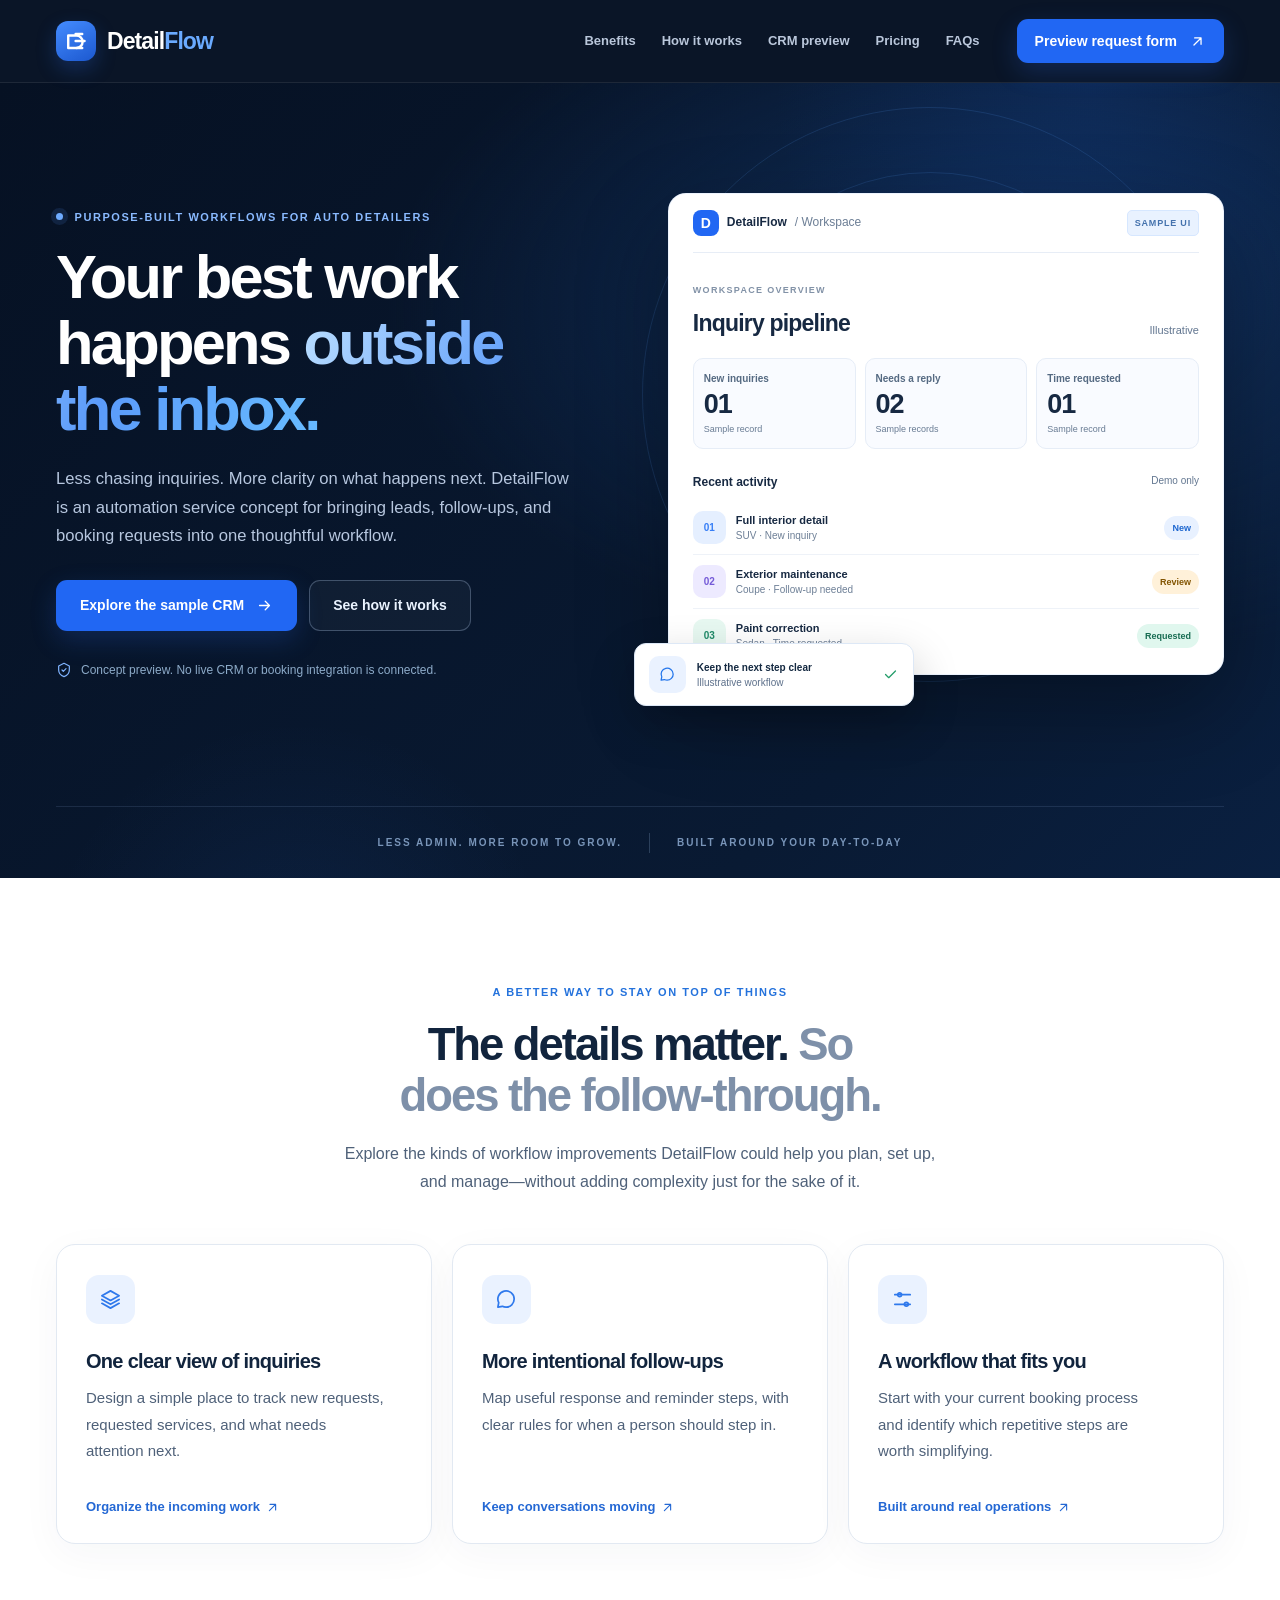
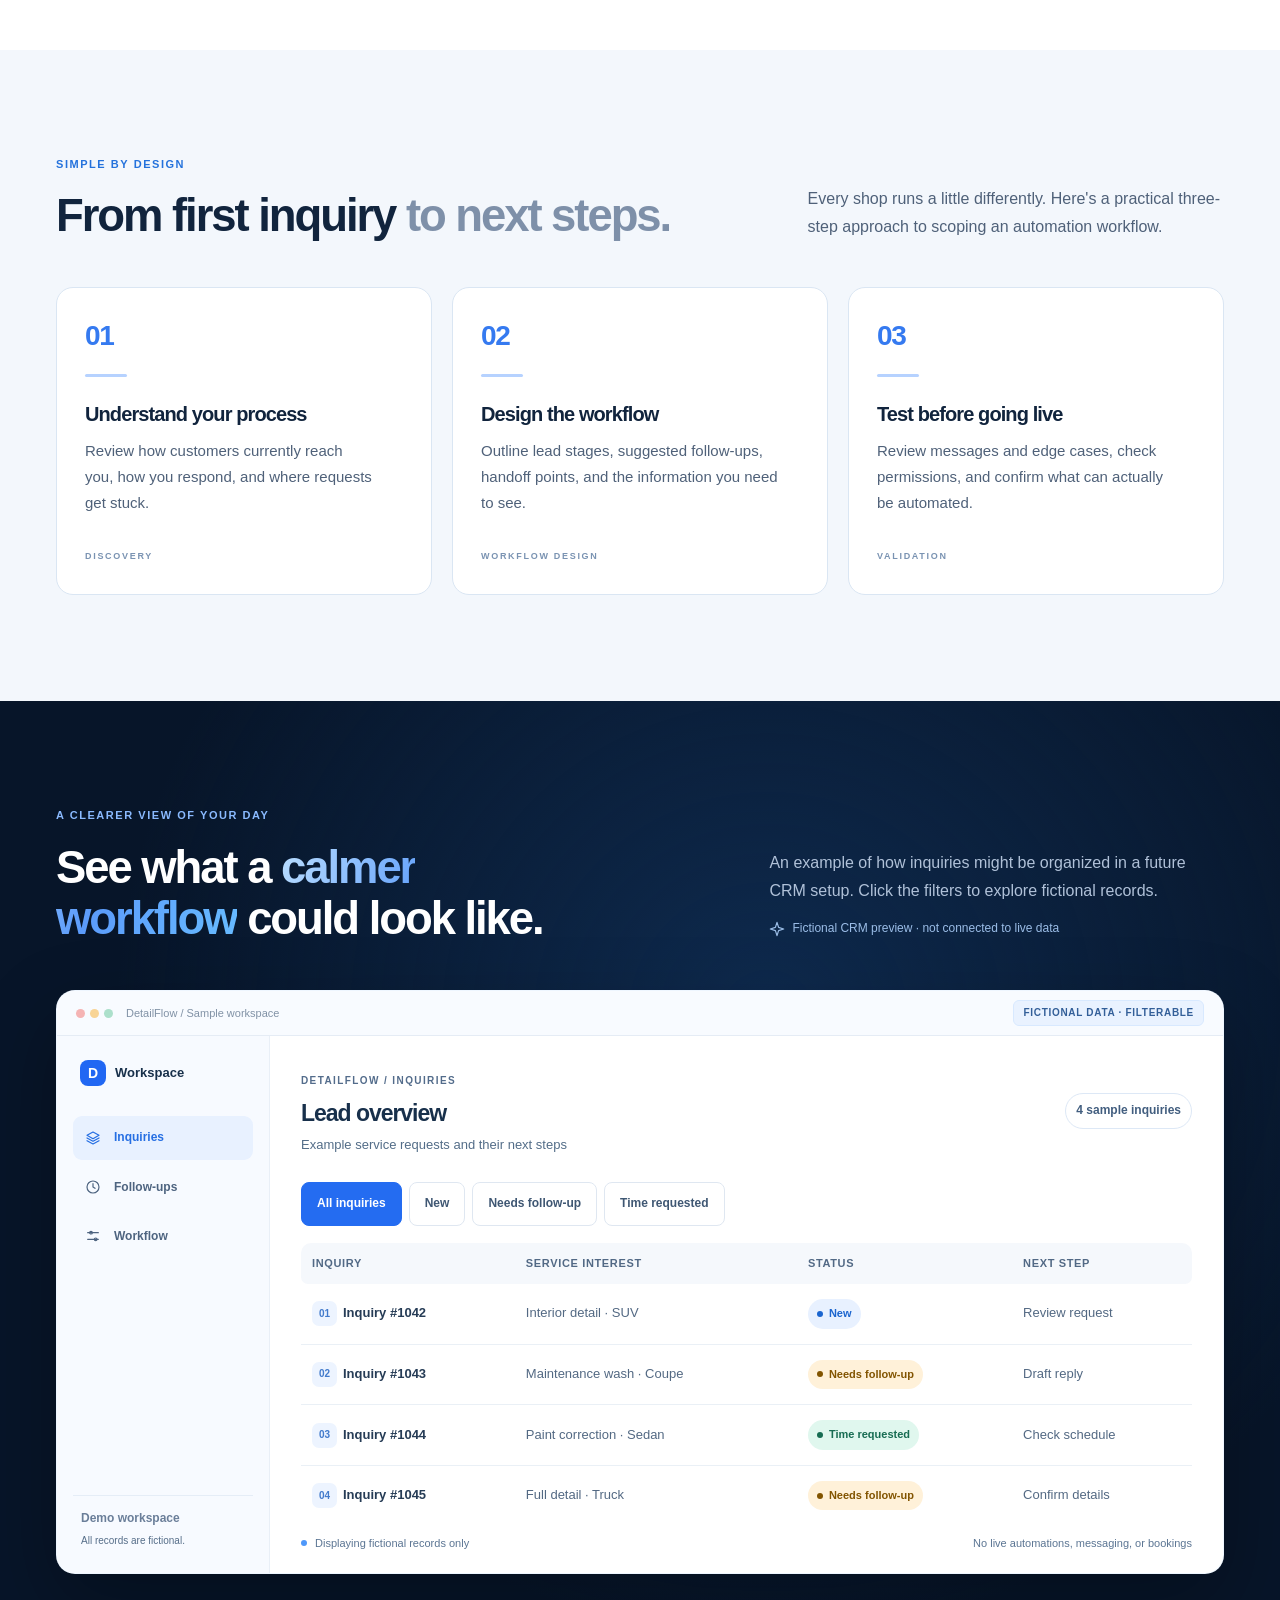
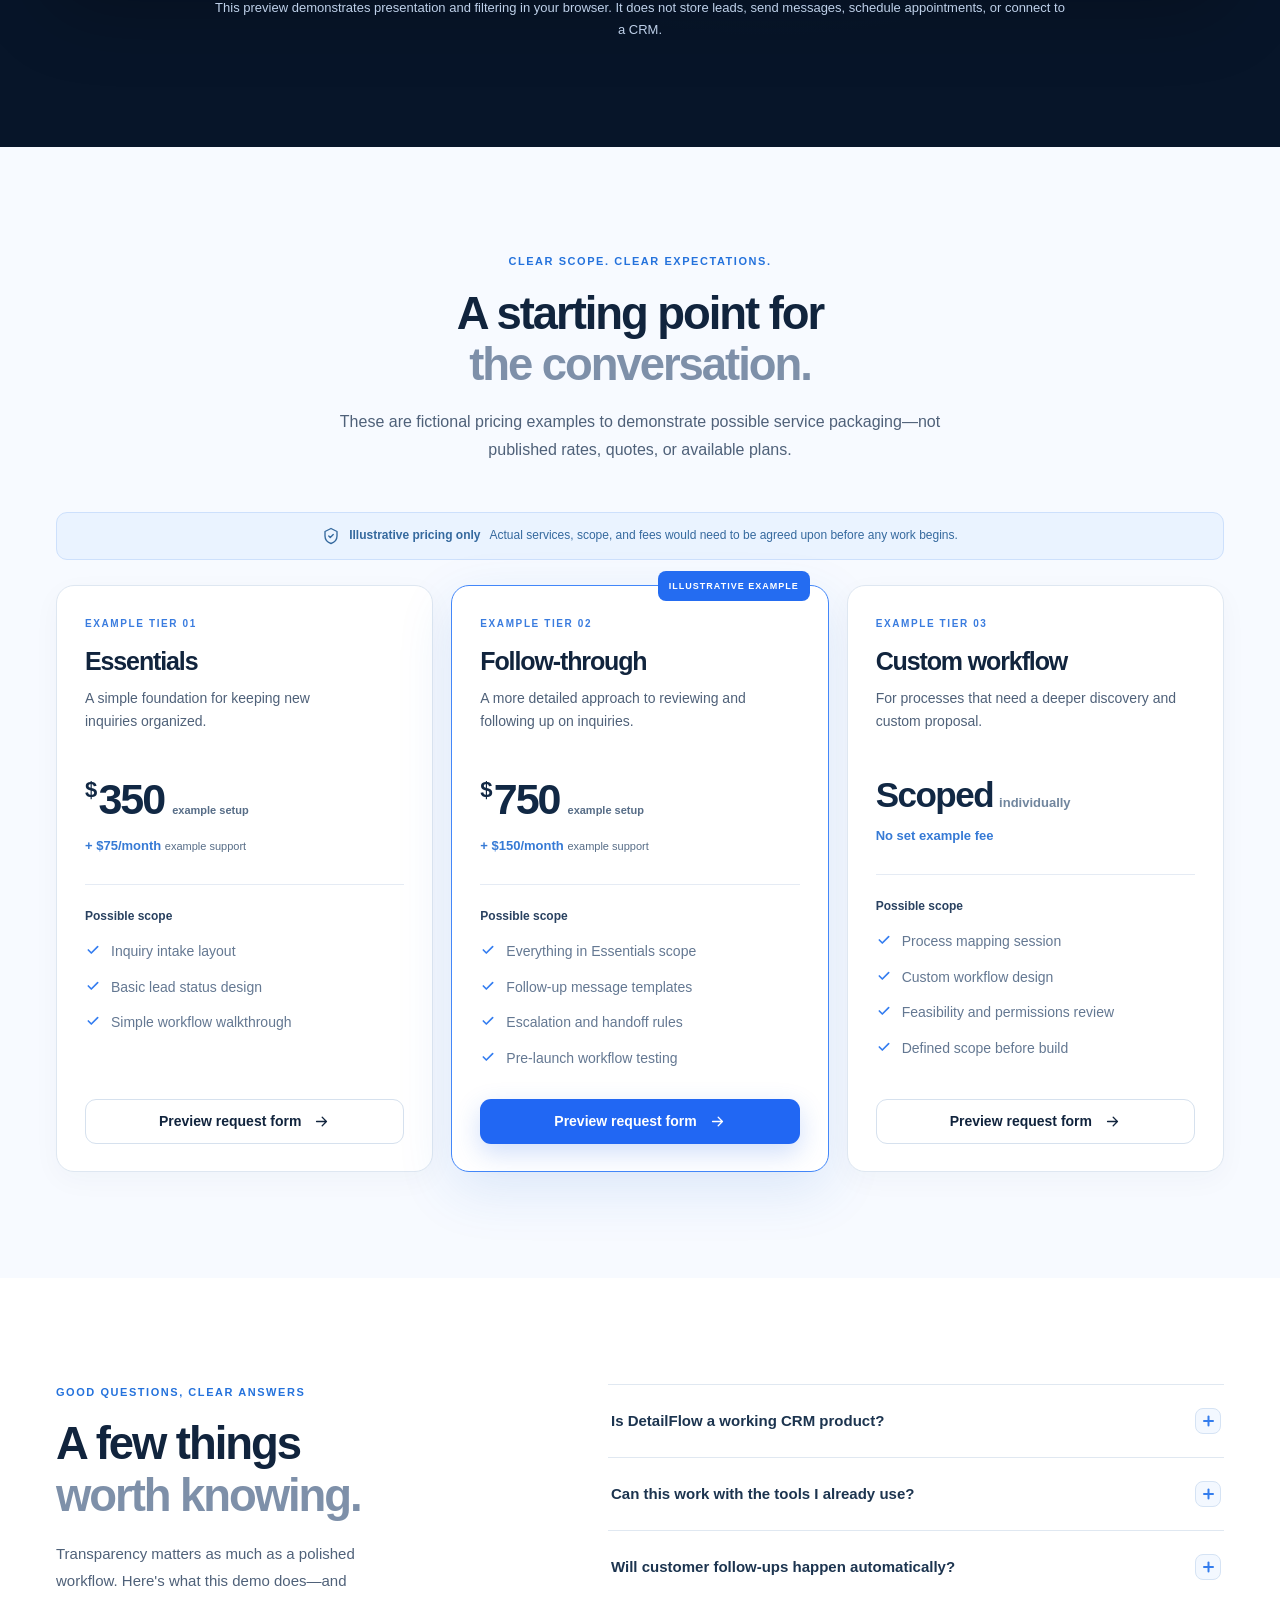
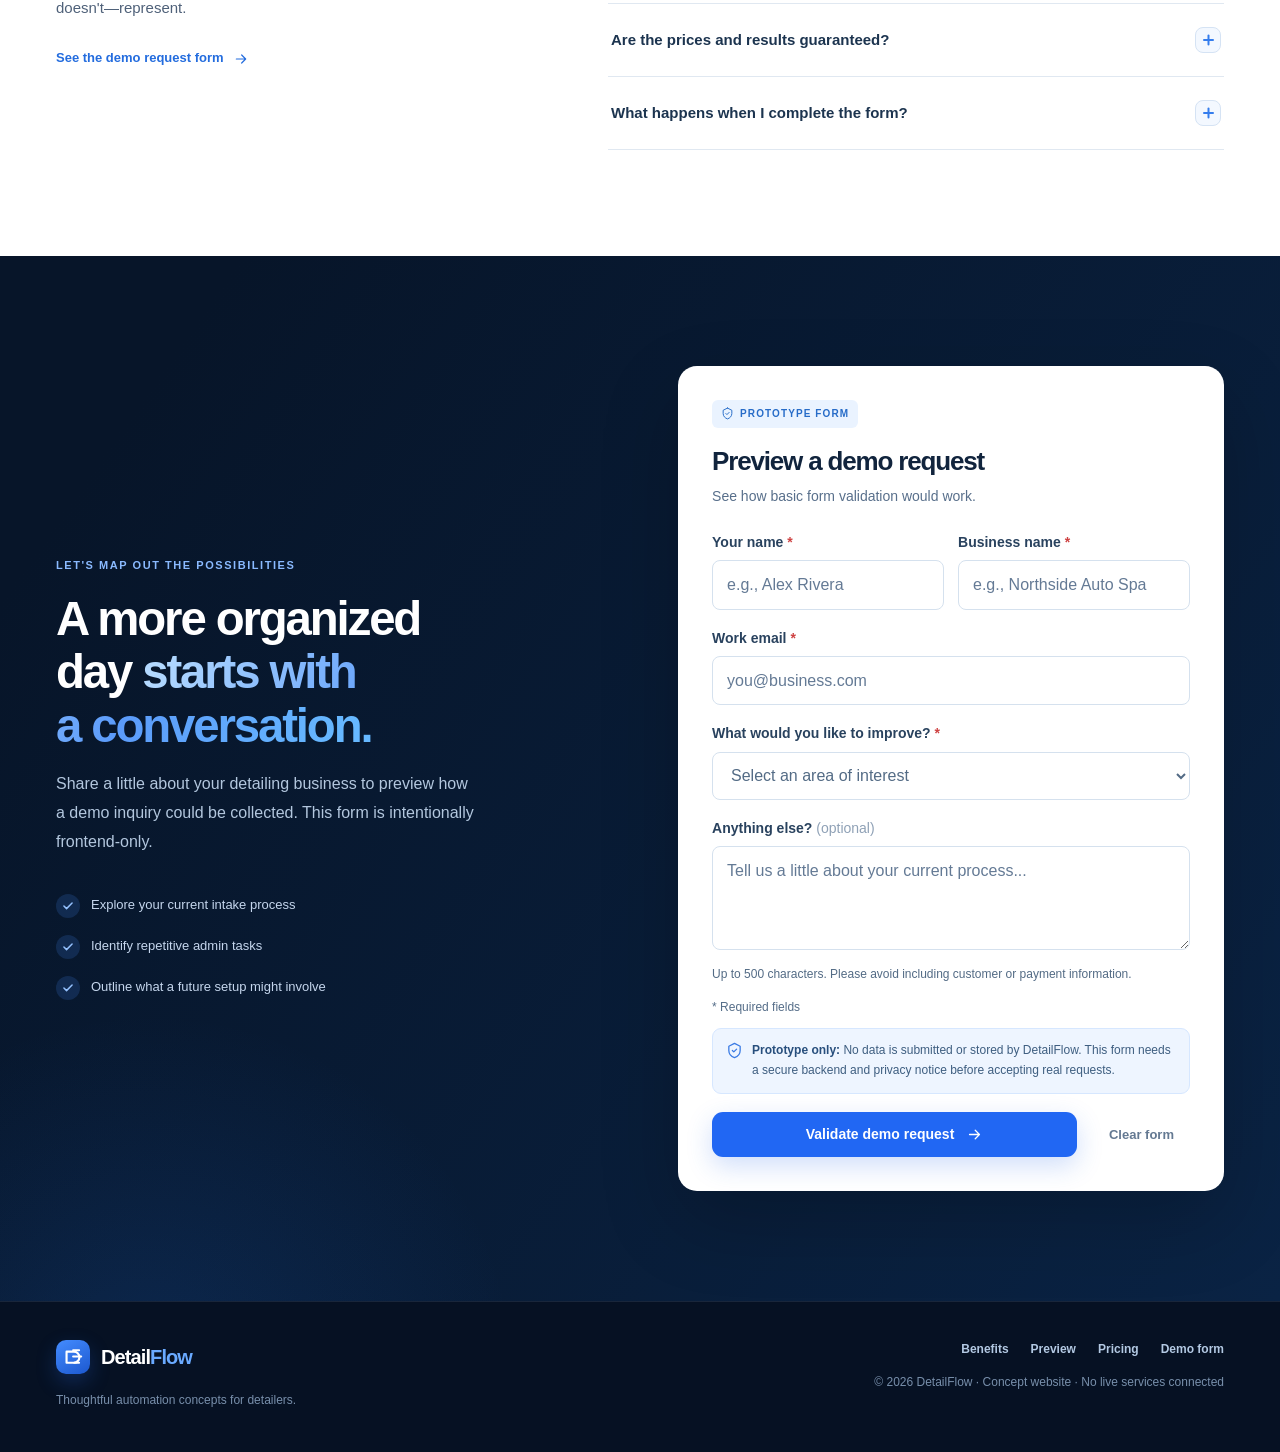
==== commit e68edb73: "Add files via upload" ====
--- a/index.html
+++ b/index.html
@@ -43,18 +43,18 @@
         <a href="#pricing">Pricing</a>
         <a href="#faqs">FAQs</a>
       </nav>
-      <a class="button button-small button-blue nav-cta" href="#request-demo">Request a demo <svg class="icon" aria-hidden="true"><use href="#icon-arrow-up-right"/></svg></a>
+      <a class="button button-small button-blue nav-cta" href="#request-demo">Preview request form <svg class="icon" aria-hidden="true"><use href="#icon-arrow-up-right"/></svg></a>
       <button class="menu-toggle" id="menuToggle" type="button" aria-label="Open navigation" aria-expanded="false" aria-controls="mobileNavigation">
         <svg class="icon menu-open-icon" aria-hidden="true"><use href="#icon-menu"/></svg>
         <svg class="icon menu-close-icon" aria-hidden="true"><use href="#icon-x"/></svg>
       </button>
     </div>
     <nav class="mobile-nav" id="mobileNavigation" aria-label="Mobile navigation" hidden>
-      <a href="#benefits">Benefits</a><a href="#how-it-works">How it works</a><a href="#crm-preview">CRM preview</a><a href="#pricing">Pricing</a><a href="#faqs">FAQs</a><a href="#request-demo" class="mobile-demo-link">Request a demo</a>
+      <a href="#benefits">Benefits</a><a href="#how-it-works">How it works</a><a href="#crm-preview">CRM preview</a><a href="#pricing">Pricing</a><a href="#faqs">FAQs</a><a href="#request-demo" class="mobile-demo-link">Preview request form</a>
     </nav>
   </header>
 
-  <main id="main">
+  <main id="main" tabindex="-1">
     <section class="hero dark-section" aria-labelledby="hero-heading">
       <div class="hero-glow hero-glow-one" aria-hidden="true"></div>
       <div class="hero-glow hero-glow-two" aria-hidden="true"></div>
@@ -64,12 +64,12 @@
           <h1 id="hero-heading">Your best work happens <span class="gradient-text">outside the inbox.</span></h1>
           <p class="hero-description">Less chasing inquiries. More clarity on what happens next. DetailFlow is an automation service concept for bringing leads, follow-ups, and booking requests into one thoughtful workflow.</p>
           <div class="hero-actions">
-            <a class="button button-blue button-lg" href="#request-demo">Explore a demo <svg class="icon" aria-hidden="true"><use href="#icon-arrow-right"/></svg></a>
+            <a class="button button-blue button-lg" href="#crm-preview">Explore the sample CRM <svg class="icon" aria-hidden="true"><use href="#icon-arrow-right"/></svg></a>
             <a class="button button-outline button-lg" href="#how-it-works">See how it works</a>
           </div>
           <div class="hero-footnote"><svg class="icon" aria-hidden="true"><use href="#icon-shield"/></svg> Concept preview. No live CRM or booking integration is connected.</div>
         </div>
-        <div class="hero-visual" aria-label="Illustration of a potential lead-management workflow. All information is sample data.">
+        <div class="hero-visual" role="img" aria-label="Illustration of a sample pipeline with fictional inquiries, follow-ups, and time requests.">
           <div class="visual-orbit orbit-one" aria-hidden="true"></div>
           <div class="visual-orbit orbit-two" aria-hidden="true"></div>
           <div class="hero-dashboard">
@@ -79,9 +79,9 @@
             </div>
             <div class="dashboard-title-row"><div><span class="overline">WORKSPACE OVERVIEW</span><h2>Inquiry pipeline</h2></div><span class="dash-date">Illustrative</span></div>
             <div class="metric-row">
-              <div class="metric-box"><span>New inquiries</span><strong>04</strong><small>Sample records</small></div>
+              <div class="metric-box"><span>New inquiries</span><strong>01</strong><small>Sample record</small></div>
               <div class="metric-box"><span>Needs a reply</span><strong>02</strong><small>Sample records</small></div>
-              <div class="metric-box"><span>Booking requests</span><strong>01</strong><small>Sample records</small></div>
+              <div class="metric-box"><span>Time requested</span><strong>01</strong><small>Sample record</small></div>
             </div>
             <div class="pipeline-heading"><strong>Recent activity</strong><span>Demo only</span></div>
             <div class="hero-lead"><span class="lead-avatar blue-avatar">01</span><span class="lead-text"><strong>Full interior detail</strong><small>SUV · New inquiry</small></span><span class="status status-blue">New</span></div>
@@ -124,13 +124,14 @@
       <div class="container">
         <div class="preview-intro"><div><p class="eyebrow eyebrow-light">A CLEARER VIEW OF YOUR DAY</p><h2 id="preview-heading">See what a <span class="gradient-text">calmer workflow</span> could look like.</h2></div><div><p>An example of how inquiries might be organized in a future CRM setup. Click the filters to explore fictional records.</p><span class="preview-disclaimer"><svg class="icon" aria-hidden="true"><use href="#icon-sparkle"/></svg> Fictional CRM preview · not connected to live data</span></div></div>
         <div class="crm-window">
-          <div class="crm-topbar"><div class="crm-dots" aria-hidden="true"><i></i><i></i><i></i></div><span>DetailFlow / Sample workspace</span><span class="crm-demo-pill">INTERACTIVE MOCKUP</span></div>
+          <div class="crm-topbar"><div class="crm-dots" aria-hidden="true"><i></i><i></i><i></i></div><span>DetailFlow / Sample workspace</span><span class="crm-demo-pill">FICTIONAL DATA · FILTERABLE</span></div>
           <div class="crm-body">
-            <aside class="crm-sidebar" aria-label="Sample CRM navigation"><div class="crm-sidebar-logo"><span class="mini-mark">D</span><strong>Workspace</strong></div><div class="sidebar-item current"><svg class="icon" aria-hidden="true"><use href="#icon-layers"/></svg> Inquiries</div><div class="sidebar-item"><svg class="icon" aria-hidden="true"><use href="#icon-clock"/></svg> Follow-ups</div><div class="sidebar-item"><svg class="icon" aria-hidden="true"><use href="#icon-sliders"/></svg> Workflow</div><div class="sidebar-note">Demo workspace <span>All records are fictional.</span></div></aside>
+            <aside class="crm-sidebar" aria-label="Decorative sample CRM sidebar"><div class="crm-sidebar-logo"><span class="mini-mark">D</span><strong>Workspace</strong></div><div class="sidebar-item current"><svg class="icon" aria-hidden="true"><use href="#icon-layers"/></svg> Inquiries</div><div class="sidebar-item"><svg class="icon" aria-hidden="true"><use href="#icon-clock"/></svg> Follow-ups</div><div class="sidebar-item"><svg class="icon" aria-hidden="true"><use href="#icon-sliders"/></svg> Workflow</div><div class="sidebar-note">Demo workspace <span>All records are fictional.</span></div></aside>
             <div class="crm-main">
               <div class="crm-heading"><div><span class="crm-overline">DETAILFLOW / INQUIRIES</span><h3>Lead overview</h3><p>Example service requests and their next steps</p></div><span class="crm-count" id="crmCount" aria-live="polite">4 sample inquiries</span></div>
-              <div class="crm-filters" role="group" aria-label="Filter sample inquiries"><button class="filter-chip is-selected" data-filter="all" type="button" aria-pressed="true">All inquiries</button><button class="filter-chip" data-filter="new" type="button" aria-pressed="false">New</button><button class="filter-chip" data-filter="follow-up" type="button" aria-pressed="false">Needs follow-up</button><button class="filter-chip" data-filter="requested" type="button" aria-pressed="false">Time requested</button></div>
-              <div class="table-scroll"><table class="crm-table"><thead><tr><th scope="col">INQUIRY</th><th scope="col">SERVICE INTEREST</th><th scope="col">STATUS</th><th scope="col">NEXT STEP</th></tr></thead><tbody id="crmTableBody">
+              <div class="crm-filters" role="group" aria-label="Filter fictional inquiries"><button class="filter-chip is-selected" data-filter="all" type="button" aria-pressed="true">All inquiries</button><button class="filter-chip" data-filter="new" type="button" aria-pressed="false">New</button><button class="filter-chip" data-filter="follow-up" type="button" aria-pressed="false">Needs follow-up</button><button class="filter-chip" data-filter="requested" type="button" aria-pressed="false">Time requested</button></div>
+              <p id="crmScrollHint" class="scroll-hint">On narrow screens, scroll the sample table sideways to see every column.</p>
+              <div class="table-scroll" role="region" aria-label="Sample inquiry records" aria-describedby="crmScrollHint" tabindex="0"><table class="crm-table"><caption class="visually-hidden">Fictional inquiries for demonstrating local table filtering</caption><thead><tr><th scope="col">INQUIRY</th><th scope="col">SERVICE INTEREST</th><th scope="col">STATUS</th><th scope="col">NEXT STEP</th></tr></thead><tbody id="crmTableBody">
                 <tr data-stage="new"><td><span class="table-index">01</span><strong>Inquiry #1042</strong></td><td>Interior detail · SUV</td><td><span class="status status-blue"><span class="status-dot"></span>New</span></td><td>Review request</td></tr>
                 <tr data-stage="follow-up"><td><span class="table-index">02</span><strong>Inquiry #1043</strong></td><td>Maintenance wash · Coupe</td><td><span class="status status-amber"><span class="status-dot"></span>Needs follow-up</span></td><td>Draft reply</td></tr>
                 <tr data-stage="requested"><td><span class="table-index">03</span><strong>Inquiry #1044</strong></td><td>Paint correction · Sedan</td><td><span class="status status-green"><span class="status-dot"></span>Time requested</span></td><td>Check schedule</td></tr>
@@ -149,9 +150,9 @@
         <div class="section-head centered"><p class="eyebrow">CLEAR SCOPE. CLEAR EXPECTATIONS.</p><h2 id="pricing-heading">A starting point for <span class="muted-heading">the conversation.</span></h2><p>These are fictional pricing examples to demonstrate possible service packaging—not published rates, quotes, or available plans.</p></div>
         <div class="pricing-alert"><svg class="icon" aria-hidden="true"><use href="#icon-shield"/></svg><strong>Illustrative pricing only</strong><span>Actual services, scope, and fees would need to be agreed upon before any work begins.</span></div>
         <div class="pricing-grid">
-          <article class="price-card"><div class="price-topline">EXAMPLE TIER 01</div><h3>Essentials</h3><p class="price-intro">A simple foundation for keeping new inquiries organized.</p><div class="price"><span class="currency">$</span>350 <span class="price-label">example setup</span></div><p class="price-maintenance">+ $75/month <span>example support</span></p><div class="price-divider"></div><p class="includes-label">Possible scope</p><ul class="check-list"><li><svg class="icon" aria-hidden="true"><use href="#icon-check"/></svg> Inquiry intake layout</li><li><svg class="icon" aria-hidden="true"><use href="#icon-check"/></svg> Basic lead status design</li><li><svg class="icon" aria-hidden="true"><use href="#icon-check"/></svg> Simple workflow walkthrough</li></ul><a class="button button-outline-dark price-button" href="#request-demo">Discuss this scope <svg class="icon" aria-hidden="true"><use href="#icon-arrow-right"/></svg></a></article>
-          <article class="price-card featured"><div class="featured-ribbon">ILLUSTRATIVE EXAMPLE</div><div class="price-topline">EXAMPLE TIER 02</div><h3>Follow-through</h3><p class="price-intro">A more detailed approach to reviewing and following up on inquiries.</p><div class="price"><span class="currency">$</span>750 <span class="price-label">example setup</span></div><p class="price-maintenance">+ $150/month <span>example support</span></p><div class="price-divider"></div><p class="includes-label">Possible scope</p><ul class="check-list"><li><svg class="icon" aria-hidden="true"><use href="#icon-check"/></svg> Everything in Essentials scope</li><li><svg class="icon" aria-hidden="true"><use href="#icon-check"/></svg> Follow-up message templates</li><li><svg class="icon" aria-hidden="true"><use href="#icon-check"/></svg> Escalation and handoff rules</li><li><svg class="icon" aria-hidden="true"><use href="#icon-check"/></svg> Pre-launch workflow testing</li></ul><a class="button button-blue price-button" href="#request-demo">Discuss this scope <svg class="icon" aria-hidden="true"><use href="#icon-arrow-right"/></svg></a></article>
-          <article class="price-card"><div class="price-topline">EXAMPLE TIER 03</div><h3>Custom workflow</h3><p class="price-intro">For processes that need a deeper discovery and custom proposal.</p><div class="price price-custom">Scoped <span>individually</span></div><p class="price-maintenance">No set example fee</p><div class="price-divider"></div><p class="includes-label">Possible scope</p><ul class="check-list"><li><svg class="icon" aria-hidden="true"><use href="#icon-check"/></svg> Process mapping session</li><li><svg class="icon" aria-hidden="true"><use href="#icon-check"/></svg> Custom workflow design</li><li><svg class="icon" aria-hidden="true"><use href="#icon-check"/></svg> Feasibility and permissions review</li><li><svg class="icon" aria-hidden="true"><use href="#icon-check"/></svg> Defined scope before build</li></ul><a class="button button-outline-dark price-button" href="#request-demo">Discuss this scope <svg class="icon" aria-hidden="true"><use href="#icon-arrow-right"/></svg></a></article>
+          <article class="price-card"><div class="price-topline">EXAMPLE TIER 01</div><h3>Essentials</h3><p class="price-intro">A simple foundation for keeping new inquiries organized.</p><div class="price"><span class="currency">$</span>350 <span class="price-label">example setup</span></div><p class="price-maintenance">+ $75/month <span>example support</span></p><div class="price-divider"></div><p class="includes-label">Possible scope</p><ul class="check-list"><li><svg class="icon" aria-hidden="true"><use href="#icon-check"/></svg> Inquiry intake layout</li><li><svg class="icon" aria-hidden="true"><use href="#icon-check"/></svg> Basic lead status design</li><li><svg class="icon" aria-hidden="true"><use href="#icon-check"/></svg> Simple workflow walkthrough</li></ul><a class="button button-outline-dark price-button" href="#request-demo">Preview request form <svg class="icon" aria-hidden="true"><use href="#icon-arrow-right"/></svg></a></article>
+          <article class="price-card featured"><div class="featured-ribbon">ILLUSTRATIVE EXAMPLE</div><div class="price-topline">EXAMPLE TIER 02</div><h3>Follow-through</h3><p class="price-intro">A more detailed approach to reviewing and following up on inquiries.</p><div class="price"><span class="currency">$</span>750 <span class="price-label">example setup</span></div><p class="price-maintenance">+ $150/month <span>example support</span></p><div class="price-divider"></div><p class="includes-label">Possible scope</p><ul class="check-list"><li><svg class="icon" aria-hidden="true"><use href="#icon-check"/></svg> Everything in Essentials scope</li><li><svg class="icon" aria-hidden="true"><use href="#icon-check"/></svg> Follow-up message templates</li><li><svg class="icon" aria-hidden="true"><use href="#icon-check"/></svg> Escalation and handoff rules</li><li><svg class="icon" aria-hidden="true"><use href="#icon-check"/></svg> Pre-launch workflow testing</li></ul><a class="button button-blue price-button" href="#request-demo">Preview request form <svg class="icon" aria-hidden="true"><use href="#icon-arrow-right"/></svg></a></article>
+          <article class="price-card"><div class="price-topline">EXAMPLE TIER 03</div><h3>Custom workflow</h3><p class="price-intro">For processes that need a deeper discovery and custom proposal.</p><div class="price price-custom">Scoped <span>individually</span></div><p class="price-maintenance">No set example fee</p><div class="price-divider"></div><p class="includes-label">Possible scope</p><ul class="check-list"><li><svg class="icon" aria-hidden="true"><use href="#icon-check"/></svg> Process mapping session</li><li><svg class="icon" aria-hidden="true"><use href="#icon-check"/></svg> Custom workflow design</li><li><svg class="icon" aria-hidden="true"><use href="#icon-check"/></svg> Feasibility and permissions review</li><li><svg class="icon" aria-hidden="true"><use href="#icon-check"/></svg> Defined scope before build</li></ul><a class="button button-outline-dark price-button" href="#request-demo">Preview request form <svg class="icon" aria-hidden="true"><use href="#icon-arrow-right"/></svg></a></article>
         </div>
       </div>
     </section>
@@ -161,7 +162,7 @@
       <details><summary>Can this work with the tools I already use?<span class="faq-plus" aria-hidden="true"></span></summary><p>That depends on your current tools, access permissions, and technical requirements. Existing systems would be reviewed first. No specific integration is included or promised by this prototype.</p></details>
       <details><summary>Will customer follow-ups happen automatically?<span class="faq-plus" aria-hidden="true"></span></summary><p>Not on this site. Automated follow-ups are a potential service to scope, configure, test, and approve before use. This demo does not send emails, texts, or notifications.</p></details>
       <details><summary>Are the prices and results guaranteed?<span class="faq-plus" aria-hidden="true"></span></summary><p>No. Prices are illustrative examples only, and there are no claims or guarantees of increased bookings, revenue, or saved time. A real proposal would specify deliverables and fees.</p></details>
-      <details><summary>What happens when I complete the form?<span class="faq-plus" aria-hidden="true"></span></summary><p>The browser checks the required fields and displays a local confirmation. No information is transmitted, stored, or delivered to a business. A backend and privacy process would be needed before using it for real requests.</p></details>
+      <details><summary>What happens when I complete the form?<span class="faq-plus" aria-hidden="true"></span></summary><p>The browser checks the required fields, shows inline error messages if necessary, and displays a local-only validation result. Nothing is sent to DetailFlow or a CRM. A backend and privacy process would be needed before using it for real requests.</p></details>
     </div></div></section>
 
     <section class="request-section dark-section" id="request-demo" aria-labelledby="request-heading">
@@ -169,14 +170,52 @@
       <div class="container request-layout">
         <div class="request-copy"><p class="eyebrow eyebrow-light">LET'S MAP OUT THE POSSIBILITIES</p><h2 id="request-heading">A more organized day <span class="gradient-text">starts with a conversation.</span></h2><p>Share a little about your detailing business to preview how a demo inquiry could be collected. This form is intentionally frontend-only.</p><div class="request-points"><div><span class="request-check"><svg class="icon" aria-hidden="true"><use href="#icon-check"/></svg></span> Explore your current intake process</div><div><span class="request-check"><svg class="icon" aria-hidden="true"><use href="#icon-check"/></svg></span> Identify repetitive admin tasks</div><div><span class="request-check"><svg class="icon" aria-hidden="true"><use href="#icon-check"/></svg></span> Outline what a future setup might involve</div></div></div>
         <div class="form-card"><div class="form-heading"><div><span class="form-badge"><svg class="icon" aria-hidden="true"><use href="#icon-shield"/></svg> PROTOTYPE FORM</span><h3>Preview a demo request</h3><p>See how basic form validation would work.</p></div></div>
-          <form id="demoForm" novalidate aria-describedby="formPrototypeNotice">
-            <div class="form-grid"><div class="field"><label for="fullName">Your name <span aria-hidden="true">*</span></label><input id="fullName" name="fullName" type="text" autocomplete="name" placeholder="e.g., Alex Rivera" maxlength="80" required></div><div class="field"><label for="businessName">Business name <span aria-hidden="true">*</span></label><input id="businessName" name="businessName" type="text" autocomplete="organization" placeholder="e.g., Northside Auto Spa" maxlength="100" required></div></div>
-            <div class="field"><label for="email">Work email <span aria-hidden="true">*</span></label><input id="email" name="email" type="email" autocomplete="email" placeholder="you@business.com" maxlength="254" required></div>
-            <div class="field"><label for="workflowInterest">What would you like to improve? <span aria-hidden="true">*</span></label><select id="workflowInterest" name="workflowInterest" required><option value="">Select an area of interest</option><option value="inquiries">Organizing inquiries</option><option value="follow-ups">Customer follow-ups</option><option value="booking">Booking request workflow</option><option value="explore">Not sure yet — exploring</option></select></div>
-            <div class="field"><label for="details">Anything else? <span class="optional">(optional)</span></label><textarea id="details" name="details" rows="3" maxlength="500" placeholder="Tell us a little about your current process..."></textarea></div>
-            <p class="required-note">* Required fields</p><p id="formPrototypeNotice" class="prototype-notice"><svg class="icon" aria-hidden="true"><use href="#icon-shield"/></svg><span><strong>Prototype only:</strong> Your information is not sent, saved, or shared. This form must be connected to a backend and a privacy process before real use.</span></p>
-            <div class="form-actions"><button class="button button-blue button-submit" type="button" id="previewRequest">Validate demo request <svg class="icon" aria-hidden="true"><use href="#icon-arrow-right"/></svg></button><button class="form-clear" id="clearForm" type="reset">Clear</button></div>
+          <!-- Static prototype: the submit control is disabled until JavaScript is ready. -->
+          <form id="demoForm" novalidate aria-describedby="formPrototypeNotice requiredFieldsNote">
+            <div class="form-grid">
+              <div class="field">
+                <label for="fullName">Your name <span aria-hidden="true">*</span></label>
+                <input id="fullName" name="fullName" type="text" autocomplete="name" placeholder="e.g., Alex Rivera" maxlength="80" aria-describedby="fullNameError" required>
+                <span class="field-error" id="fullNameError" hidden></span>
+              </div>
+              <div class="field">
+                <label for="businessName">Business name <span aria-hidden="true">*</span></label>
+                <input id="businessName" name="businessName" type="text" autocomplete="organization" placeholder="e.g., Northside Auto Spa" maxlength="100" aria-describedby="businessNameError" required>
+                <span class="field-error" id="businessNameError" hidden></span>
+              </div>
+            </div>
+            <div class="field">
+              <label for="email">Work email <span aria-hidden="true">*</span></label>
+              <input id="email" name="email" type="email" inputmode="email" autocomplete="email" placeholder="you@business.com" maxlength="254" aria-describedby="emailError" required>
+              <span class="field-error" id="emailError" hidden></span>
+            </div>
+            <div class="field">
+              <label for="workflowInterest">What would you like to improve? <span aria-hidden="true">*</span></label>
+              <select id="workflowInterest" name="workflowInterest" aria-describedby="workflowInterestError" required>
+                <option value="">Select an area of interest</option>
+                <option value="inquiries">Organizing inquiries</option>
+                <option value="follow-ups">Customer follow-ups</option>
+                <option value="booking">Booking request workflow</option>
+                <option value="explore">Not sure yet — exploring</option>
+              </select>
+              <span class="field-error" id="workflowInterestError" hidden></span>
+            </div>
+            <div class="field">
+              <label for="details">Anything else? <span class="optional">(optional)</span></label>
+              <textarea id="details" name="details" rows="3" maxlength="500" aria-describedby="detailsHelp" placeholder="Tell us a little about your current process..."></textarea>
+              <span class="field-hint" id="detailsHelp">Up to 500 characters. Please avoid including customer or payment information.</span>
+            </div>
+            <p class="required-note" id="requiredFieldsNote">* Required fields</p>
+            <p id="formPrototypeNotice" class="prototype-notice">
+              <svg class="icon" aria-hidden="true"><use href="#icon-shield"/></svg>
+              <span><strong>Prototype only:</strong> No data is submitted or stored by DetailFlow. This form needs a secure backend and privacy notice before accepting real requests.</span>
+            </p>
+            <div class="form-actions">
+              <button class="button button-blue button-submit" type="submit" id="previewRequest" disabled>Validate demo request <svg class="icon" aria-hidden="true"><use href="#icon-arrow-right"/></svg></button>
+              <button class="form-clear" id="clearForm" type="reset">Clear form</button>
+            </div>
             <div id="formMessage" class="form-message" role="status" aria-live="polite" aria-atomic="true" tabindex="-1" hidden></div>
+            <noscript><p class="noscript-note">JavaScript is required for the local validation preview. This form does not submit requests.</p></noscript>
           </form>
         </div>
       </div>
--- a/styles.css
+++ b/styles.css
@@ -369,3 +369,160 @@
   html { scroll-behavior: auto; }
   *, *::before, *::after { animation-duration: .01ms !important; transition-duration: .01ms !important; scroll-behavior: auto !important; }
 }
+
+/* ============================================================
+   DetailFlow refinement pass: responsive rhythm, legibility,
+   keyboard access, form feedback, and reduced rendering overhead.
+   ============================================================ */
+:root {
+  --body: #4f6179;
+  --border: #d9e4f1;
+  --focus: #75adff;
+}
+html { -webkit-text-size-adjust: 100%; text-size-adjust: 100%; }
+body { overflow-wrap: break-word; }
+h1, h2, h3 { text-wrap: balance; }
+p { text-wrap: pretty; }
+main:focus { outline: none; }
+:focus-visible { outline: 3px solid var(--focus); outline-offset: 3px; }
+.visually-hidden {
+  position: absolute !important; width: 1px !important; height: 1px !important;
+  padding: 0 !important; margin: -1px !important; overflow: hidden !important;
+  clip: rect(0, 0, 0, 0) !important; white-space: nowrap !important;
+  border: 0 !important;
+}
+.section, .request-section { scroll-margin-top: 0; }
+.site-header { background: rgba(6, 17, 35, .98); backdrop-filter: none; }
+.hero-glow { filter: none; }
+.button, .filter-chip, .form-clear, .menu-toggle { min-height: 44px; }
+.button { font-weight: 750; }
+.mobile-nav { max-height: calc(100dvh - 74px); overflow-y: auto; }
+.mobile-nav a { min-height: 48px; display: flex; align-items: center; }
+.mobile-nav .mobile-demo-link { justify-content: center; }
+
+/* Consistent text hierarchy and more comfortable paragraph spacing. */
+.hero-description { font-size: clamp(15px, 1.3vw, 17px); line-height: 1.72; }
+.section-head > p:last-child, .preview-intro > div:last-child > p,
+.process-intro > p, .request-copy > p:not(.eyebrow) { font-size: 16px; }
+.benefit-card p, .step-card p, .faq-list details p { font-size: 15px; line-height: 1.75; }
+.benefit-card, .step-card, .price-card { min-width: 0; }
+.benefit-card h3, .step-card h3 { line-height: 1.34; }
+.price-intro, .check-list li { font-size: 14px; }
+.feature-line, .text-link { font-size: 13px; }
+.eyebrow { letter-spacing: 1.55px; }
+.hero-dashboard { transform: none; }
+.hero-lead .status, .status { max-width: 100%; }
+.metric-box span { color: #556a82; }
+.metric-box small { color: #687b93; }
+.dash-date, .pipeline-heading span { color: #627690; }
+.dash-muted, .lead-text small { color: #6d7f96; }
+.status-amber { color: #825400; }
+
+/* The CRM is a deliberately static data set with working local filters. */
+.filter-chip { padding: 10px 15px; font-size: 12px; color: #3f5773; }
+.crm-count { color: #425e7f; font-size: 12px; }
+.crm-heading p { color: #536d88; font-size: 13px; }
+.crm-overline { color: #536c8b; font-size: 10px; }
+.crm-table { font-size: 13px; }
+.crm-table th { color: #526985; font-size: 11px; }
+.crm-table td { color: #536983; }
+.crm-footer { color: #5b7593; font-size: 11px; line-height: 1.6; }
+.crm-table .status { font-size: 11px; }
+.table-scroll { border-radius: 10px; scrollbar-color: #aac4e8 #eff5fc; }
+.table-scroll:focus-visible { outline-offset: 2px; }
+.scroll-hint { display: none; margin: 0 0 11px; color: #536b87; font-size: 12px; line-height: 1.5; }
+.preview-note { font-size: 13px; color: #bed0e9; }
+.preview-disclaimer { line-height: 1.6; }
+
+/* Easier-to-read fields, proper click targets, and inline accessible errors. */
+.field label { font-size: 14px; color: #29425e; }
+.field input, .field select, .field textarea {
+  font-size: 16px; line-height: 1.45; min-height: 48px;
+  padding: 12px 14px; color: #142c47; background: white;
+}
+.field textarea { min-height: 104px; }
+.field input::placeholder, .field textarea::placeholder { color: #647a95; }
+.field select:invalid { color: #536b85; }
+.field :is(input, select, textarea):focus-visible {
+  outline: 3px solid #8bb8ff; outline-offset: 1px;
+  border-color: #246cf1;
+}
+.field.has-error :is(input, select, textarea) { border-color: #b12b3d; background: #fffafa; }
+.field.has-error :is(input, select, textarea):focus-visible { outline-color: #e59ba4; }
+.field-error { display: block; color: #9e2337; font-weight: 650; font-size: 12px; line-height: 1.5; margin-top: 6px; }
+.field-hint { display: block; color: #536b85; margin-top: 7px; font-size: 12px; line-height: 1.55; }
+.required-note { color: #556d88; font-size: 12px; }
+.prototype-notice { font-size: 12px; color: #3e5e80; line-height: 1.65; }
+.form-heading p { font-size: 14px; color: #586f8b; }
+.form-message { font-size: 13px; }
+.form-clear { padding: 12px 16px; font-size: 13px; border-radius: 8px; }
+.form-clear:focus-visible { outline-color: #2b73eb; }
+.button:disabled { cursor: not-allowed; opacity: .65; box-shadow: none; transform: none; }
+.noscript-note { padding: 10px 12px; border: 1px solid #e8bec4; border-radius: 8px; color: #882b38; font-size: 13px; }
+
+@media (max-width: 900px) {
+  .hero-visual { width: min(100%, 610px); }
+  .preview-intro, .process-intro { grid-template-columns: 1fr; gap: 16px; }
+  .preview-intro { align-items: start; }
+  .preview-intro > div:last-child { max-width: 680px; }
+  .crm-body { grid-template-columns: 165px minmax(0, 1fr); }
+  .scroll-hint { display: block; }
+  .price-intro { min-height: 0; }
+  .price { flex-wrap: wrap; white-space: normal; }
+}
+@media (max-width: 680px) {
+  .section, .request-section { padding-top: 68px; padding-bottom: 68px; }
+  .section-head { margin-bottom: 30px; }
+  .hero-layout { padding-top: 58px; padding-bottom: 58px; }
+  .hero h1 { font-size: clamp(36px, 8.7vw, 56px); line-height: 1.11; }
+  .hero-description { font-size: 16px; line-height: 1.7; }
+  .eyebrow { font-size: 10px; letter-spacing: 1.2px; }
+  .section h2, .request-section h2 { font-size: clamp(31px, 7.5vw, 42px); }
+  .hero-dashboard { padding-inline: 14px; }
+  .metric-box span { font-size: 10px; white-space: normal; line-height: 1.4; }
+  .metric-box small { font-size: 9px; }
+  .hero-lead .status { font-size: 10px; }
+  .float-card { left: 0; min-width: 0; max-width: 94%; }
+  .float-card strong, .float-card small { font-size: 11px; }
+  .crm-body { grid-template-columns: minmax(0, 1fr); }
+  .crm-main { padding: 22px 15px 18px; }
+  .filter-chip { font-size: 12px; padding: 10px 13px; }
+  .crm-count { font-size: 11px; }
+  .crm-heading p { max-width: none; }
+  .crm-footer span { font-size: 11px; }
+  .pricing-alert { font-size: 12px; }
+  .price-card { padding: 28px 24px 26px; }
+  .faq-list summary { padding-block: 20px; }
+  .form-card { padding: 25px 22px; }
+  .request-points > div { font-size: 14px; }
+}
+@media (max-width: 440px) {
+  .container { width: calc(100% - 32px); }
+  .hero h1 { font-size: clamp(34px, 10.8vw, 42px); }
+  .hero-dashboard { padding-inline: 10px; }
+  .hero-visual { width: 100%; }
+  .metric-row { gap: 5px; }
+  .metric-box { padding: 8px 6px; }
+  .metric-box strong { font-size: 23px; }
+  .metric-box span { min-height: 30px; }
+  .hero-lead .status { font-size: 9px; padding: 4px 6px; }
+  .lead-text strong { font-size: 11px; }
+  .lead-text small { font-size: 10px; }
+  .float-card { left: 0; }
+  .form-card { padding: 23px 17px; }
+  .form-actions { display: flex; flex-direction: column; align-items: stretch; gap: 8px; }
+  .button-submit { flex-basis: auto; }
+  .form-clear { margin: 0; text-align: center; }
+  .crm-topbar > span:nth-child(2) { max-width: 140px; overflow: hidden; text-overflow: ellipsis; white-space: nowrap; }
+  .crm-demo-pill { max-width: 128px; white-space: normal; text-align: center; line-height: 1.3; }
+}
+@media (prefers-reduced-motion: reduce) {
+  .benefit-card:hover, .button:hover { transform: none; }
+}
+
+/* Final contrast tune-up for small illustrative UI labels. */
+.float-card small { color: #5e718b; }
+.sidebar-item { color: #4e6480; }
+.sidebar-note span { color: #566e89; }
+.crm-demo-pill { color: #335f99; }
+.price-label, .price-maintenance span { color: #576d87; }
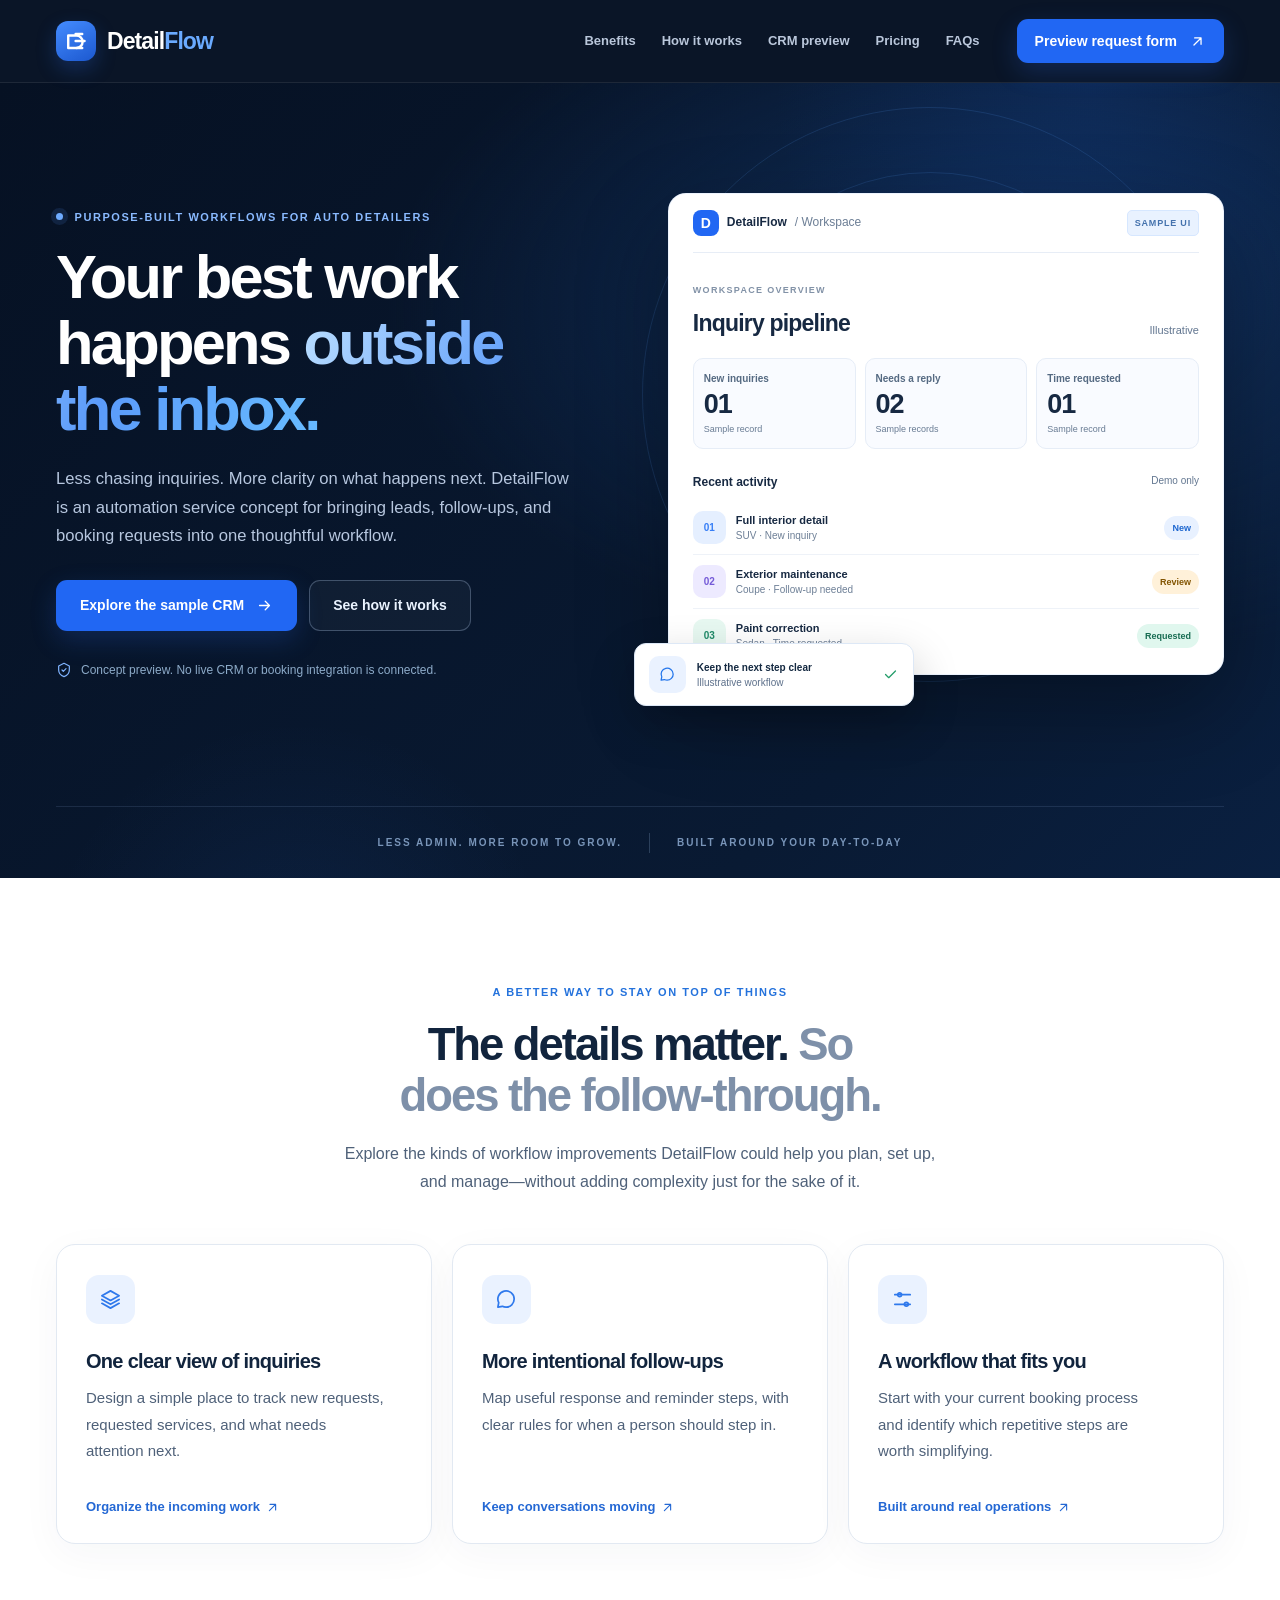
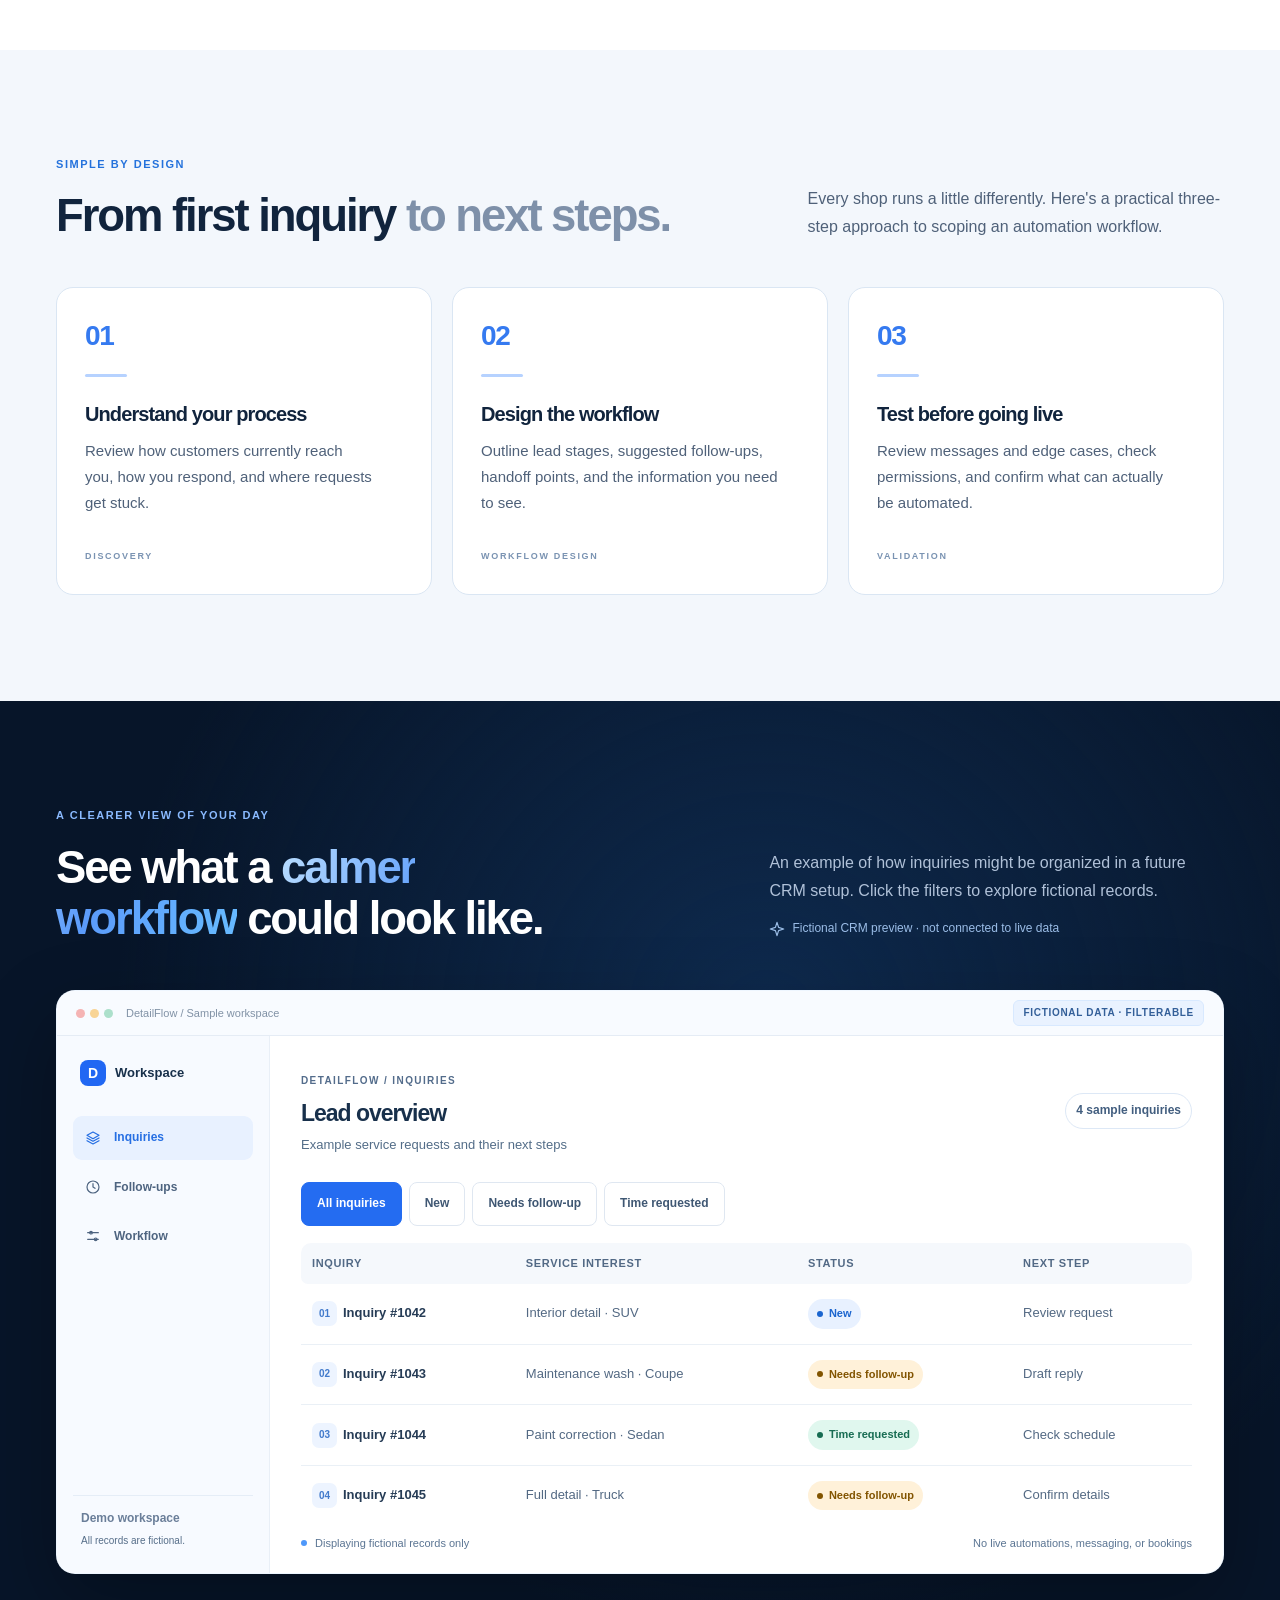
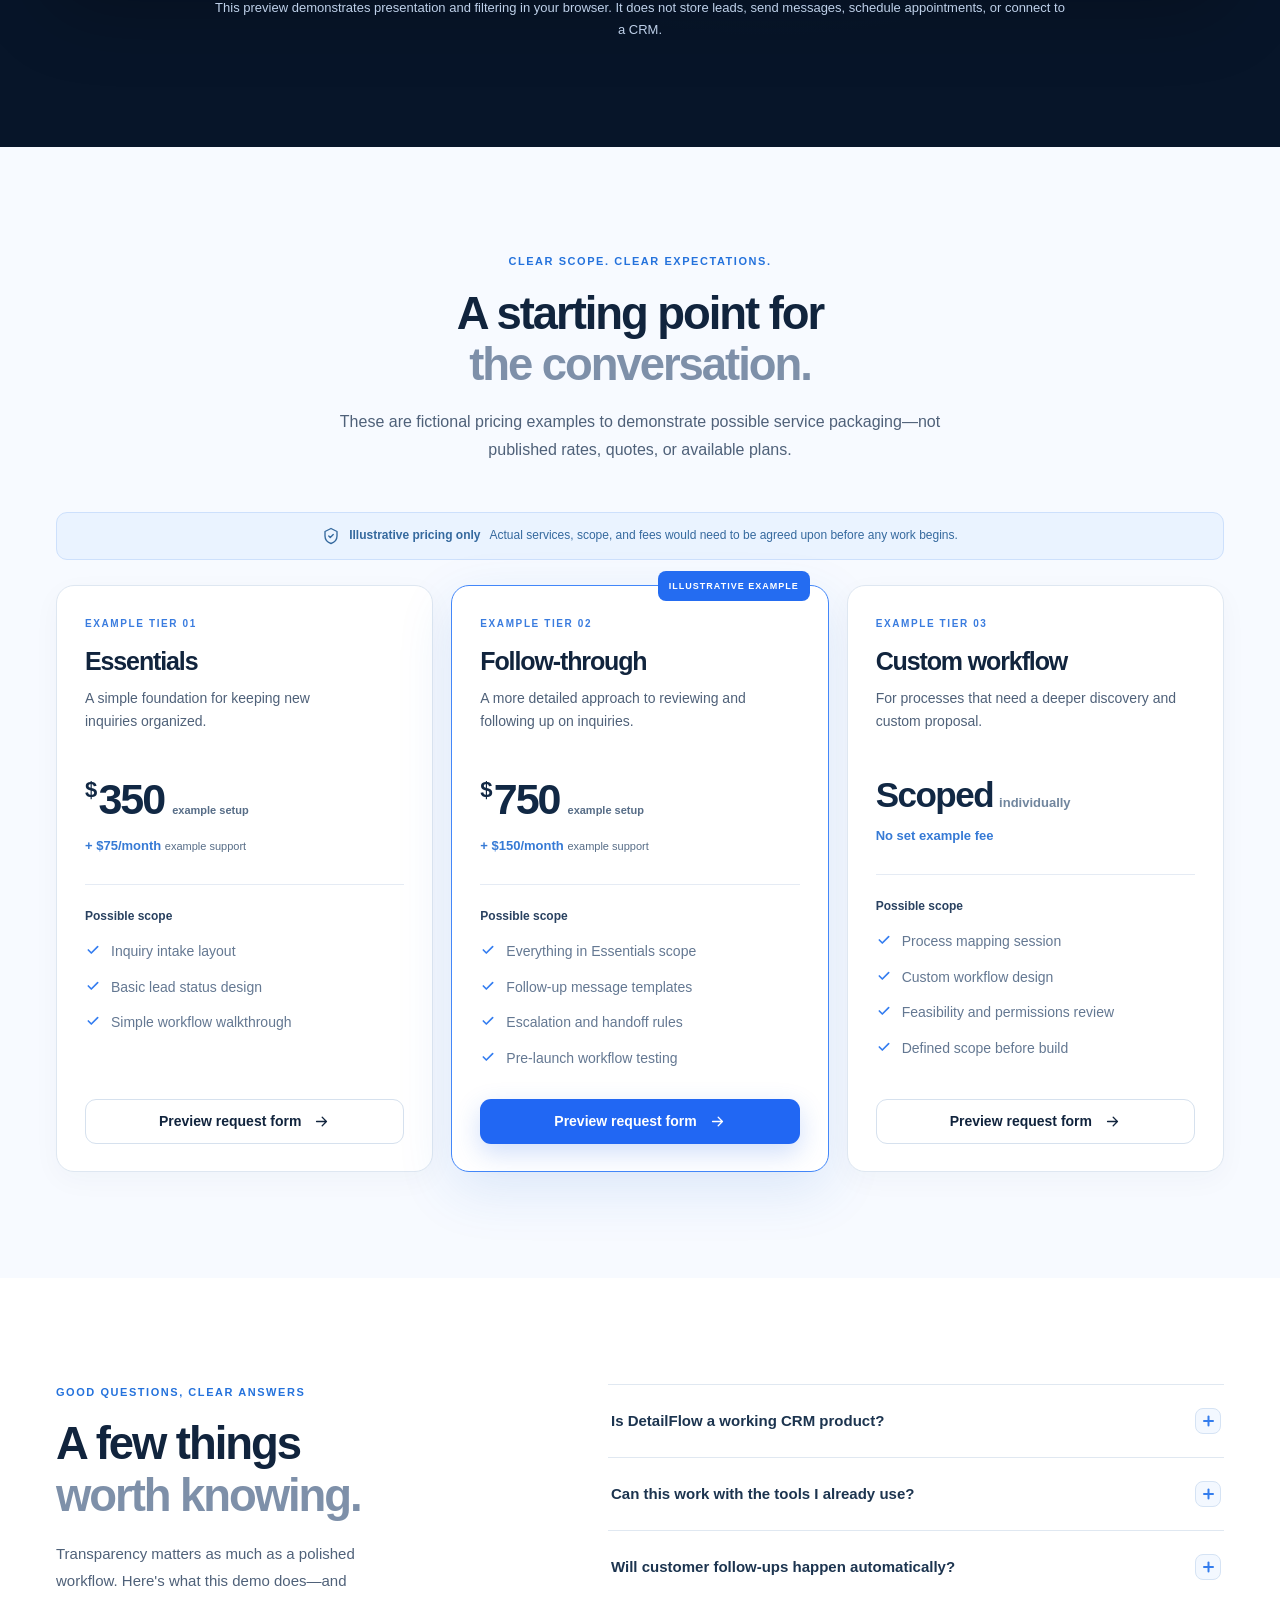
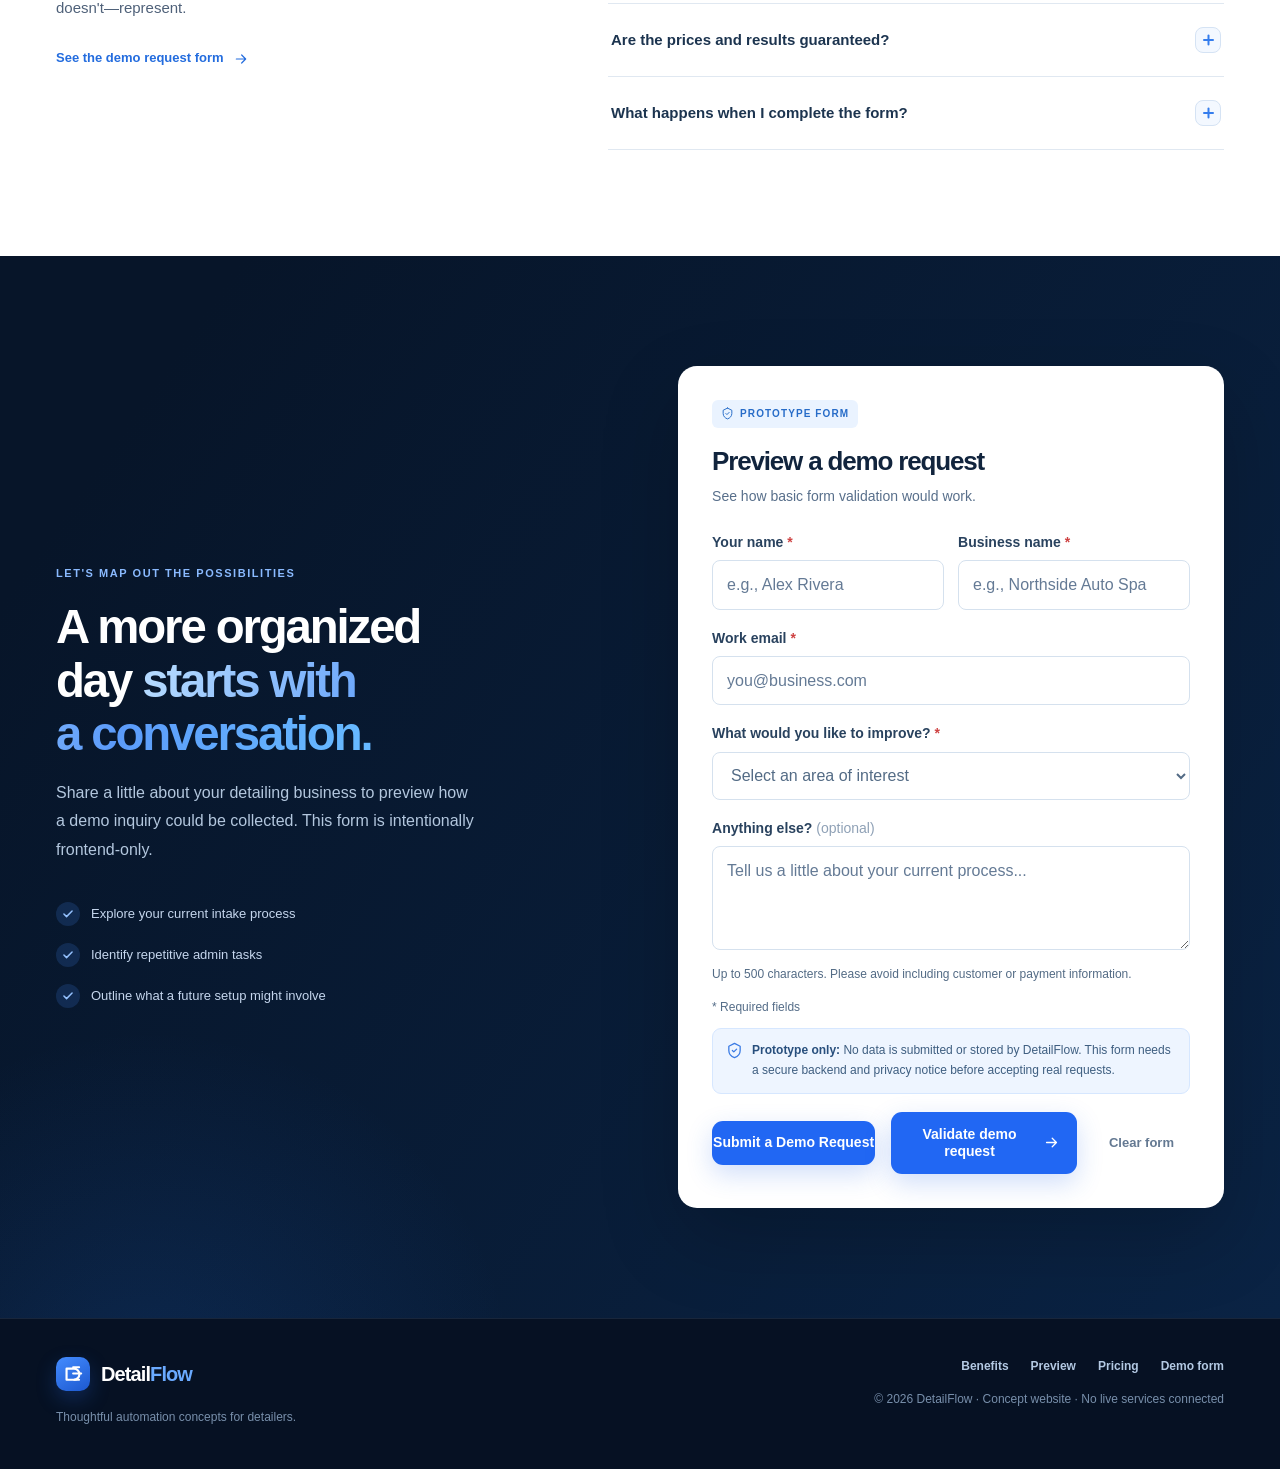
==== commit 728e53cf: "Modify form actions to include Google Form link Updated form actions to include a link to Google For" ====
--- a/index.html
+++ b/index.html
@@ -210,12 +210,55 @@
               <svg class="icon" aria-hidden="true"><use href="#icon-shield"/></svg>
               <span><strong>Prototype only:</strong> No data is submitted or stored by DetailFlow. This form needs a secure backend and privacy notice before accepting real requests.</span>
             </p>
-            <div class="form-actions">
-              <button class="button button-blue button-submit" type="submit" id="previewRequest" disabled>Validate demo request <svg class="icon" aria-hidden="true"><use href="#icon-arrow-right"/></svg></button>
-              <button class="form-clear" id="clearForm" type="reset">Clear form</button>
-            </div>
-            <div id="formMessage" class="form-message" role="status" aria-live="polite" aria-atomic="true" tabindex="-1" hidden></div>
-            <noscript><p class="noscript-note">JavaScript is required for the local validation preview. This form does not submit requests.</p></noscript>
+
+<div class="form-actions">
+
+  <!-- Opens your working Google Form -->
+  <a
+    href="PASTE_YOUR_GOOGLE_FORM_URL_HERE"
+    class="button button-blue"
+    target="_blank"
+    rel="noopener noreferrer"
+  >
+    Submit a Demo Request
+  </a>
+
+  <!-- Keep existing validation functionality -->
+  <button
+    class="button button-blue button-submit"
+    type="submit"
+    id="previewRequest"
+    disabled
+  >
+    Validate demo request
+    <svg class="icon" aria-hidden="true">
+      <use href="#icon-arrow-right"/>
+    </svg>
+  </button>
+
+  <button class="form-clear" id="clearForm" type="reset">
+    Clear form
+  </button>
+
+</div>
+
+<div
+  id="formMessage"
+  class="form-message"
+  role="status"
+  aria-live="polite"
+  aria-atomic="true"
+  tabindex="-1"
+  hidden
+></div>
+
+<noscript>
+  <p class="noscript-note">
+    JavaScript is required for the local validation preview.
+    The preview form does not submit requests.
+    Use the Submit a Demo Request link to open Google Forms.
+  </p>
+</noscript>
           </form>
         </div>
       </div>
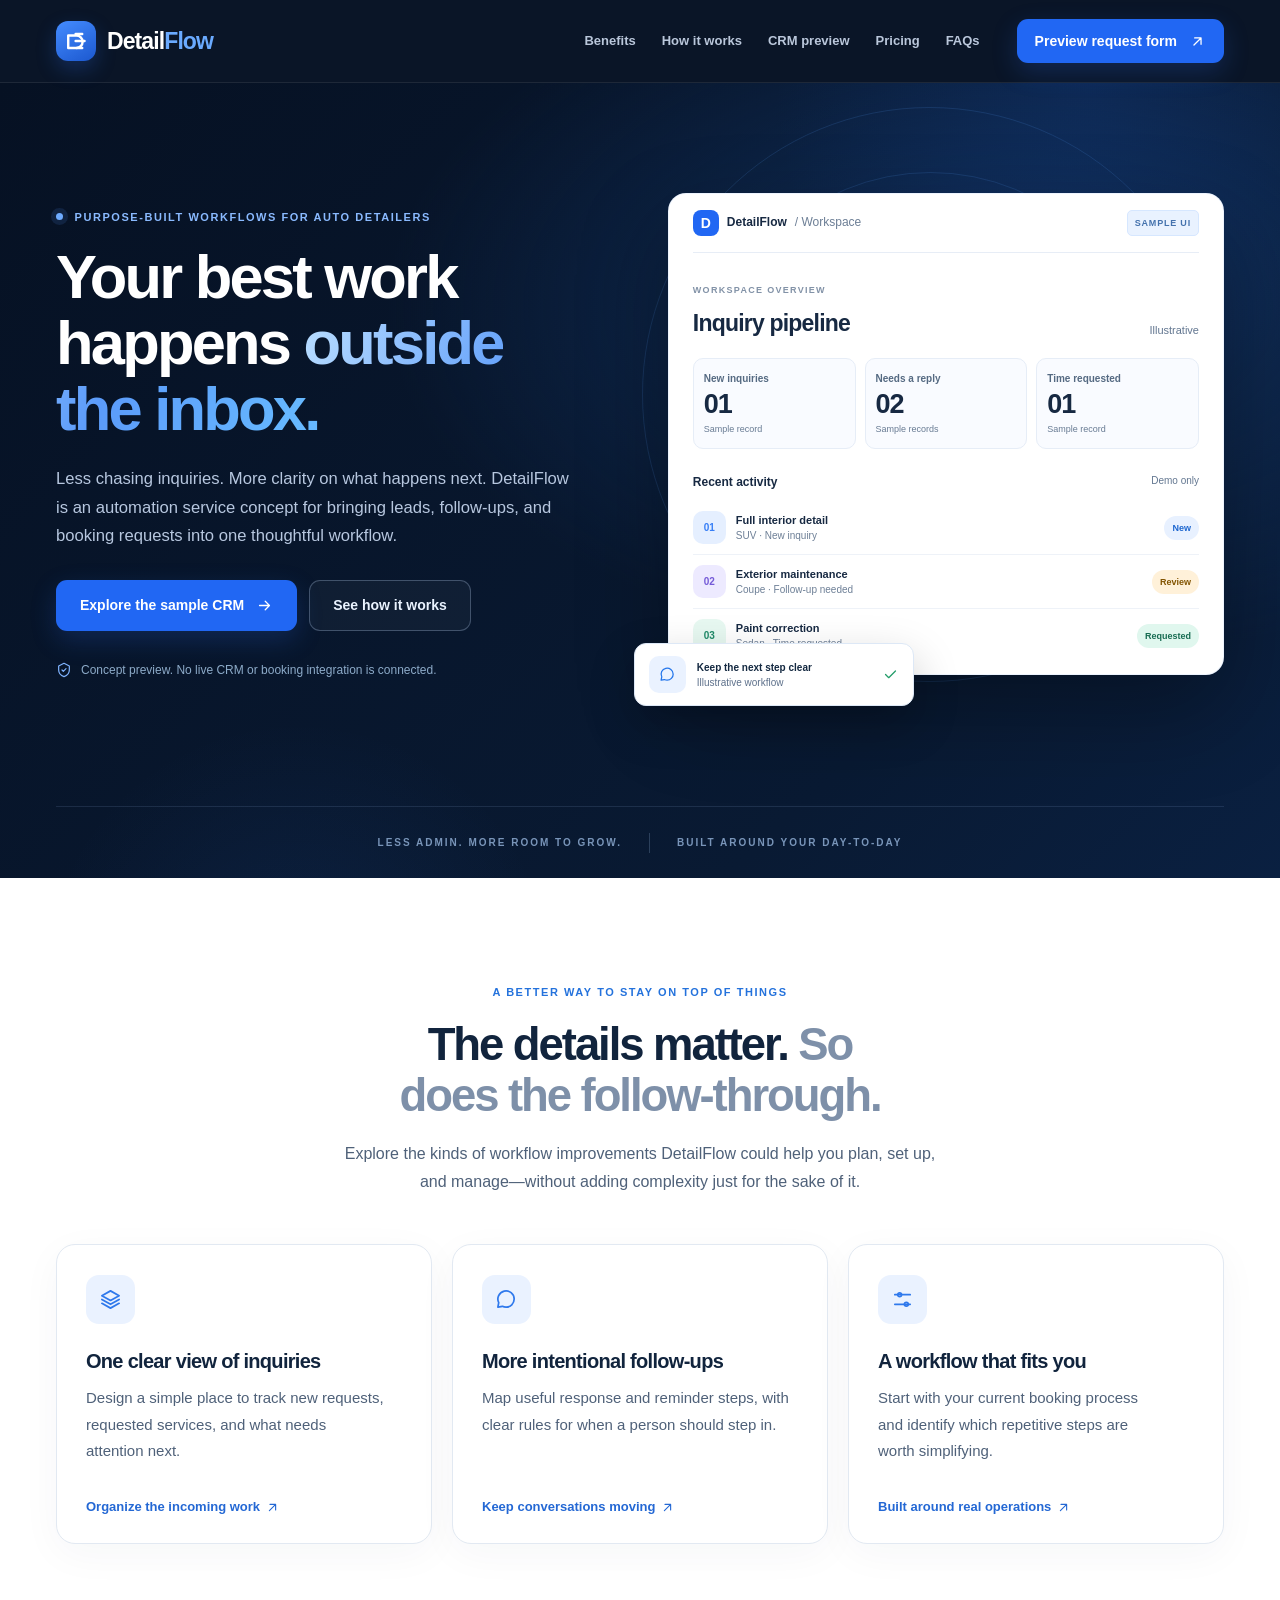
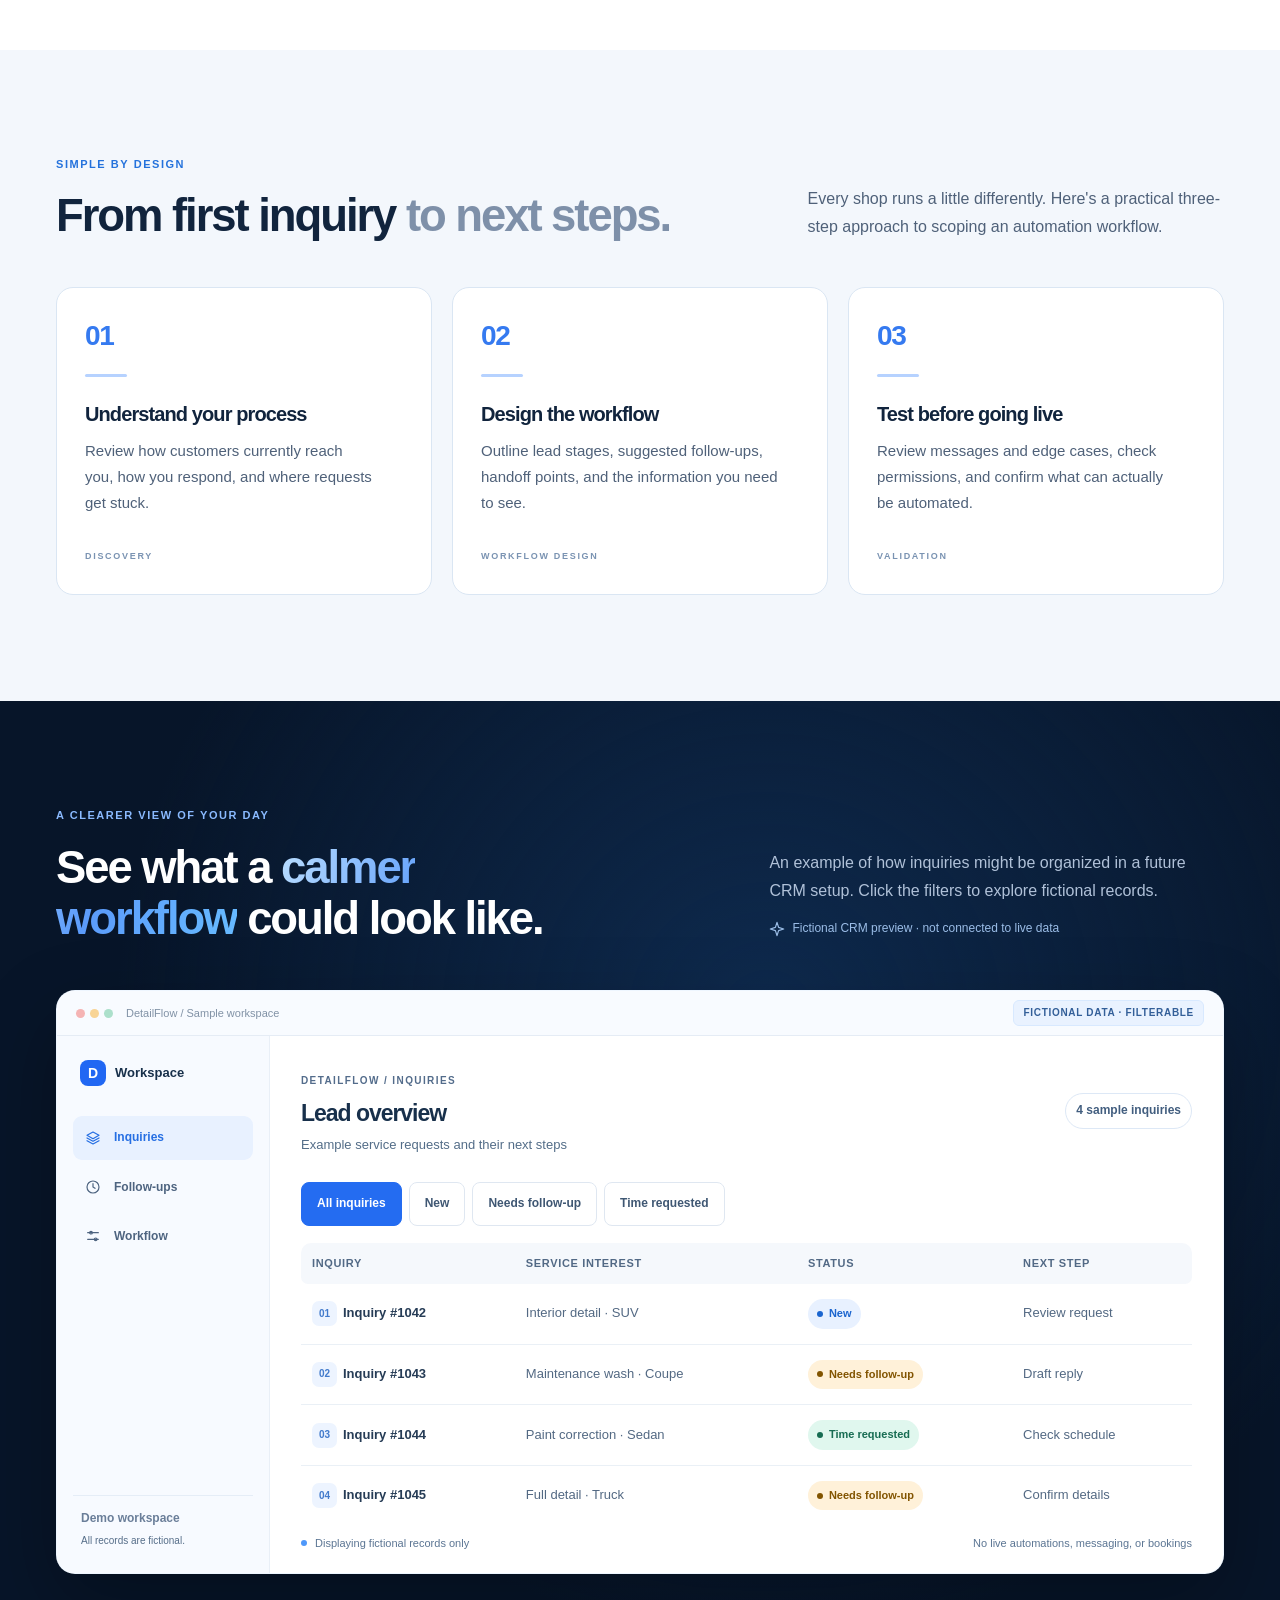
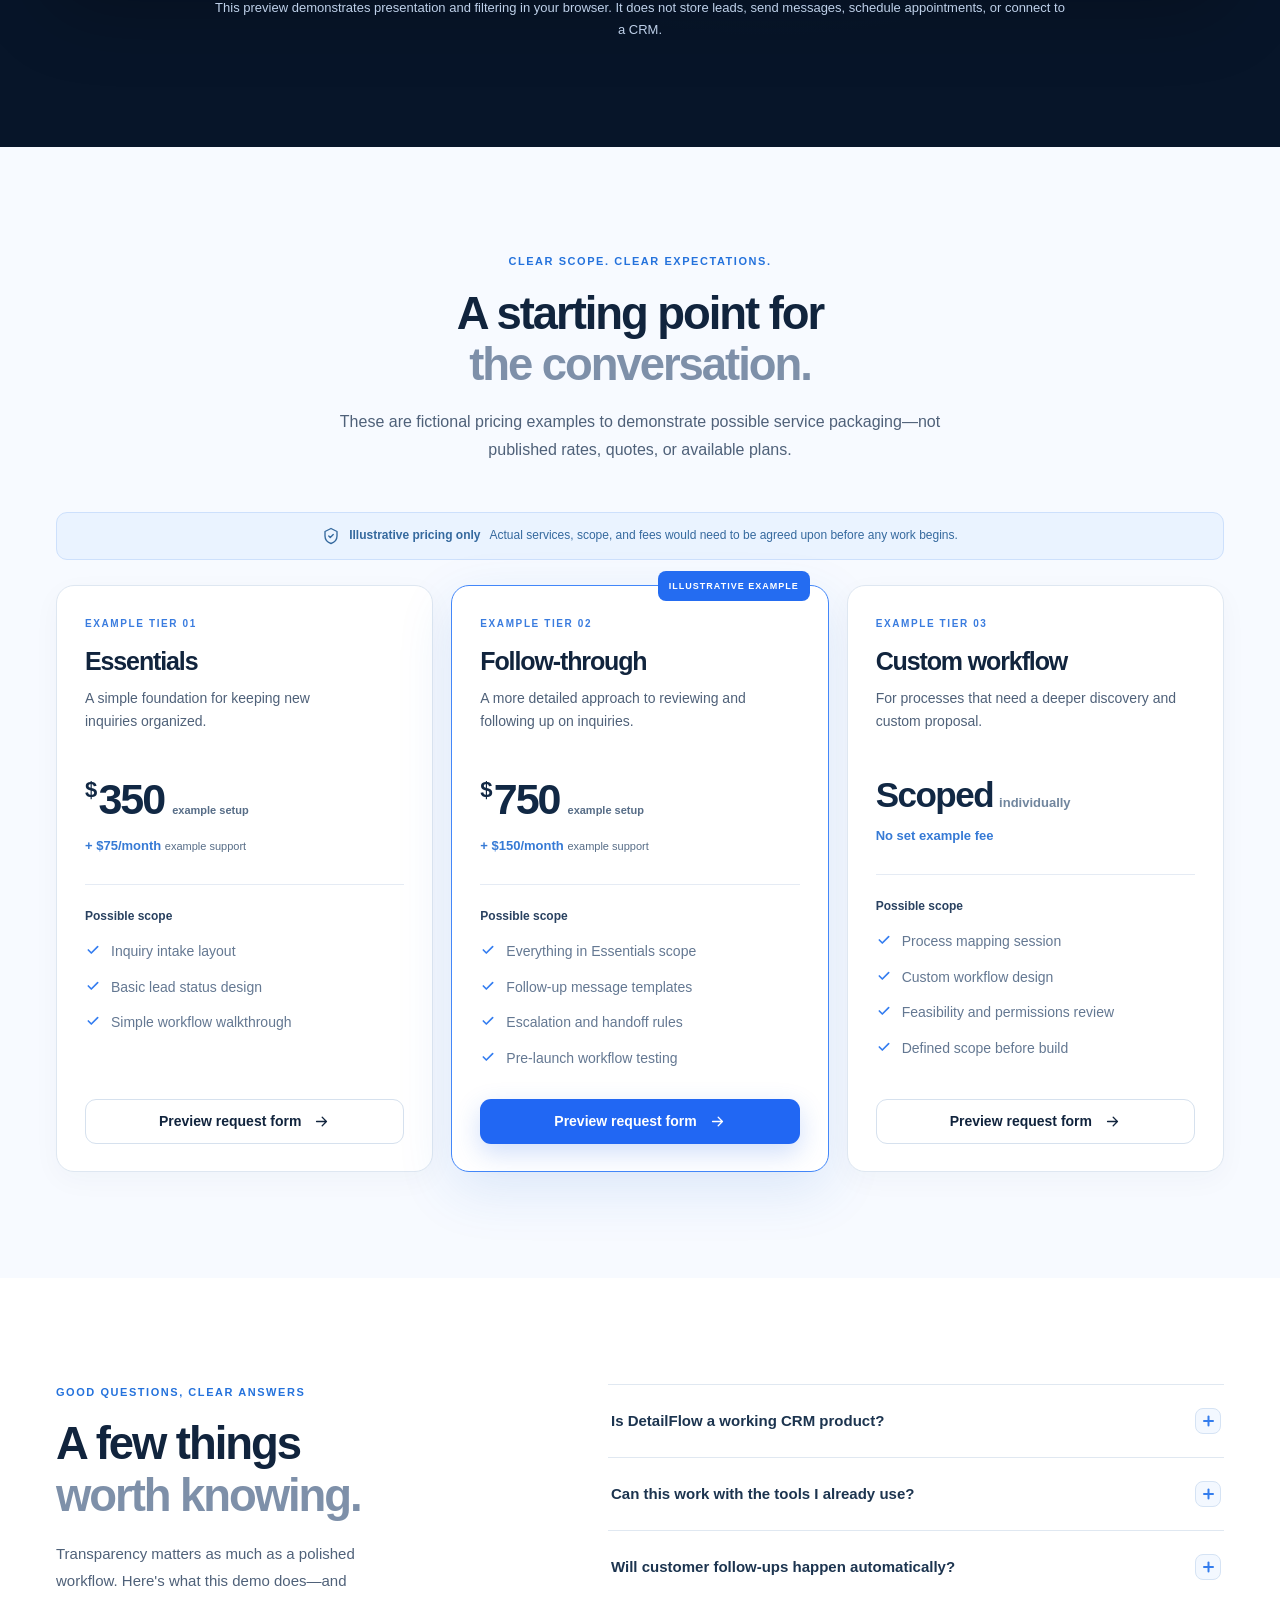
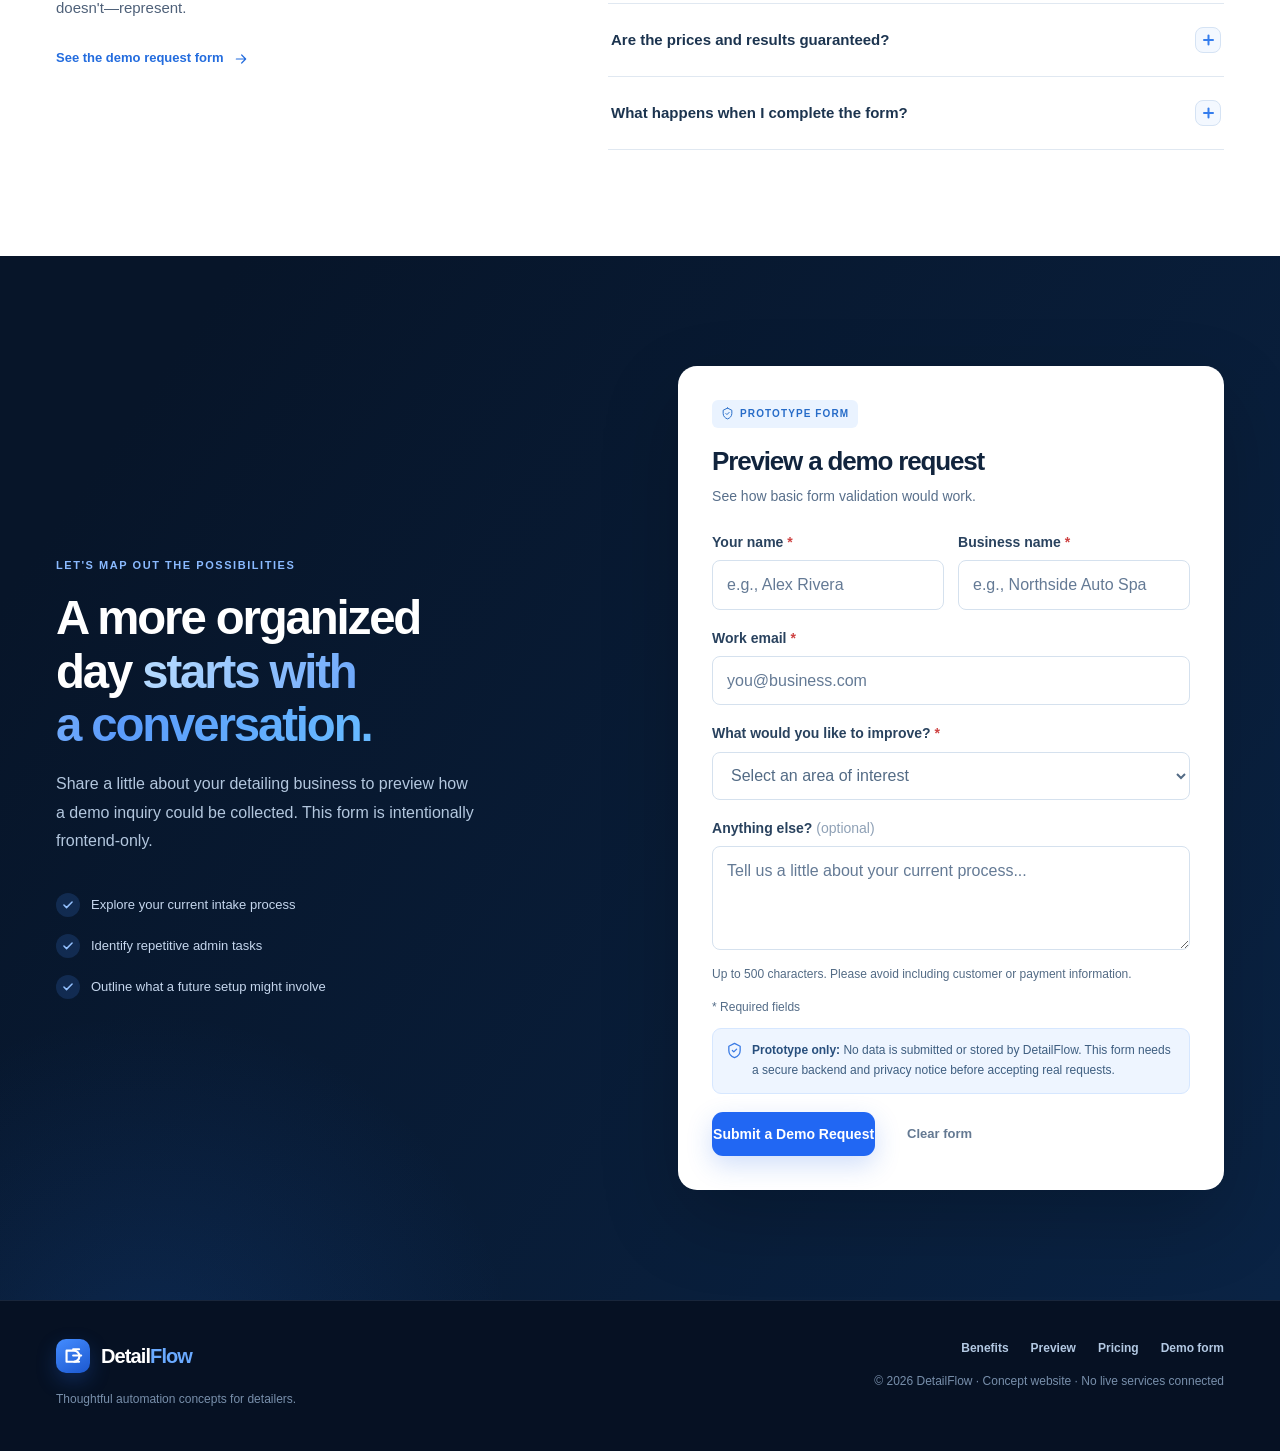
==== commit c478a5d1: "Update validate button to be hidden by default Hide the validate demo request button by default." ====
--- a/index.html
+++ b/index.html
@@ -215,7 +215,7 @@
 
   <!-- Opens your working Google Form -->
   <a
-    href="PASTE_YOUR_GOOGLE_FORM_URL_HERE"
+    href="https://docs.google.com/forms/d/e/1FAIpQLScxI46nTFBv-ys-7eBWcFey_Glt1yVBYtr0NuJbNdi8eienQw/viewform?usp=dialog"
     class="button button-blue"
     target="_blank"
     rel="noopener noreferrer"
@@ -224,17 +224,17 @@
   </a>
 
   <!-- Keep existing validation functionality -->
-  <button
-    class="button button-blue button-submit"
-    type="submit"
-    id="previewRequest"
-    disabled
-  >
-    Validate demo request
-    <svg class="icon" aria-hidden="true">
-      <use href="#icon-arrow-right"/>
-    </svg>
-  </button>
+ <button
+  class="button button-blue button-submit"
+  type="submit"
+  id="previewRequest"
+  disabled
+  hidden
+  style="display: none;"
+  aria-hidden="true"
+>
+  Validate demo request
+</button>
 
   <button class="form-clear" id="clearForm" type="reset">
     Clear form
